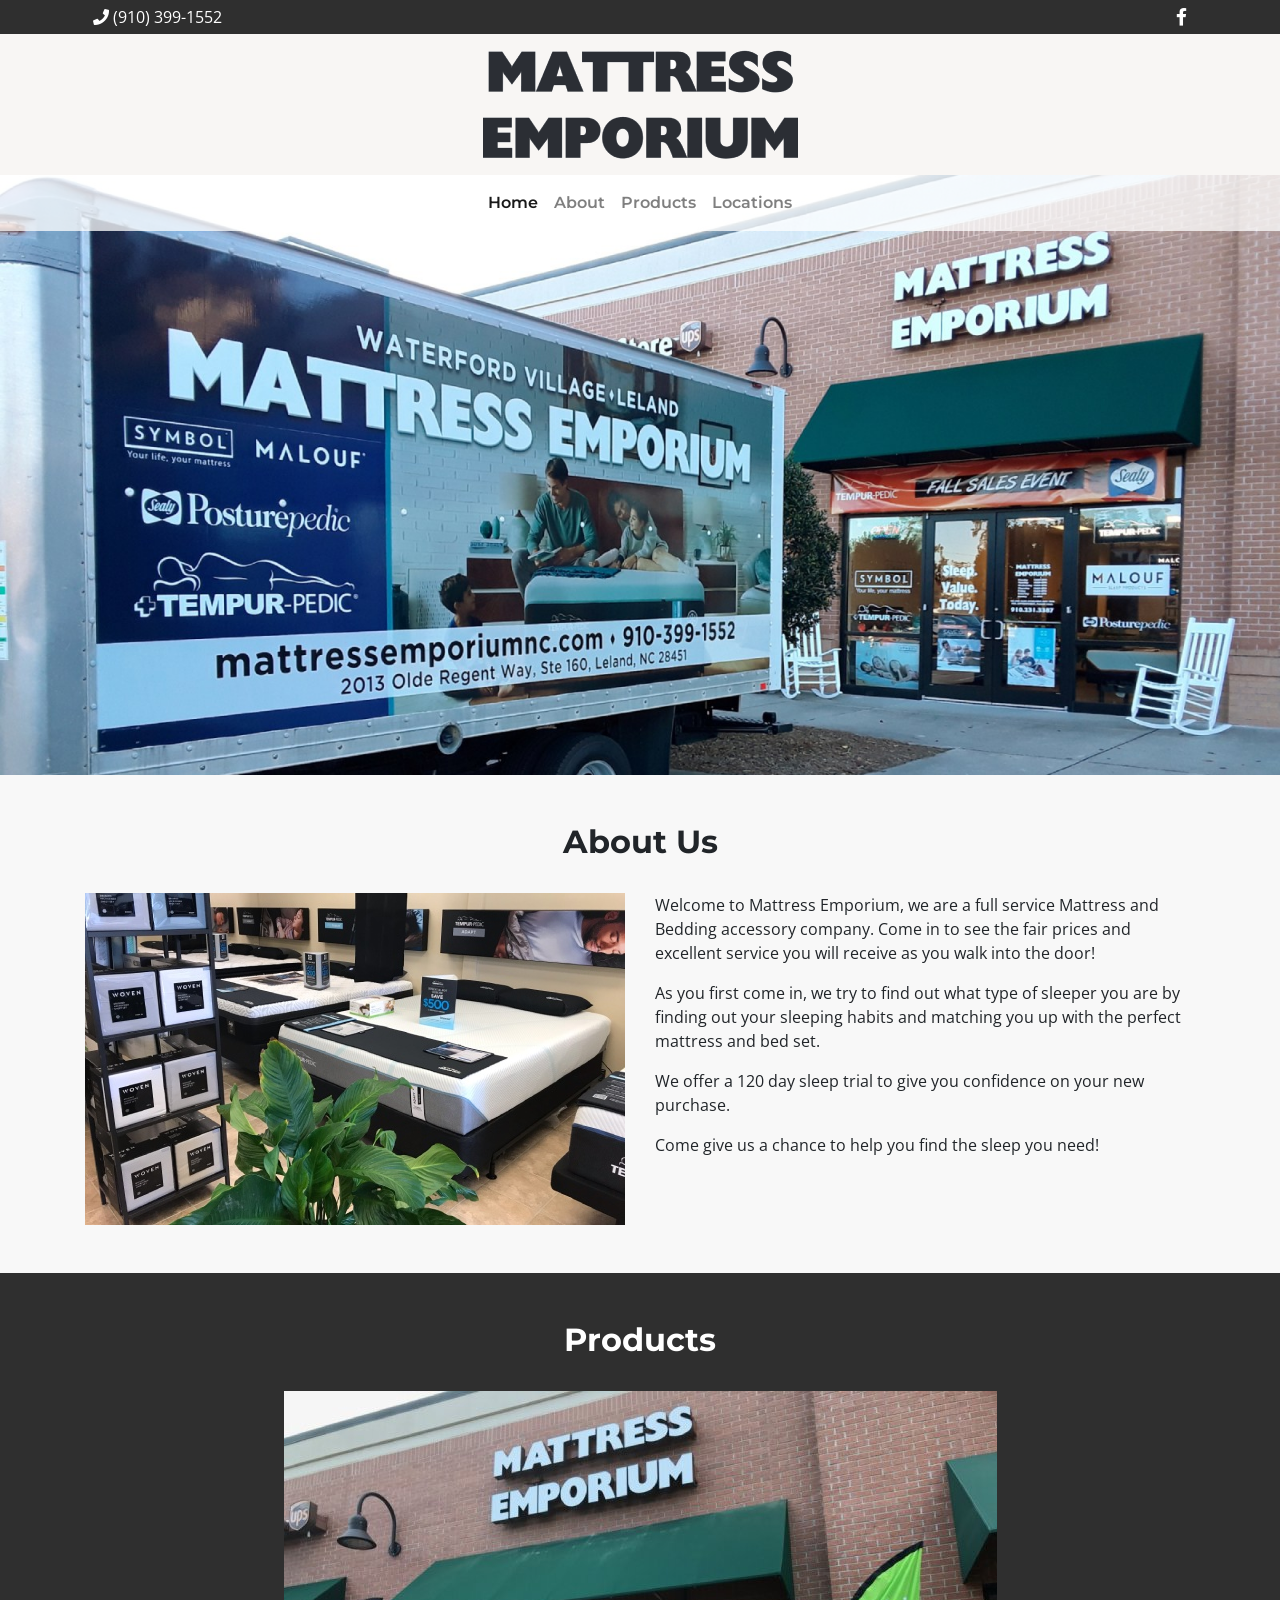
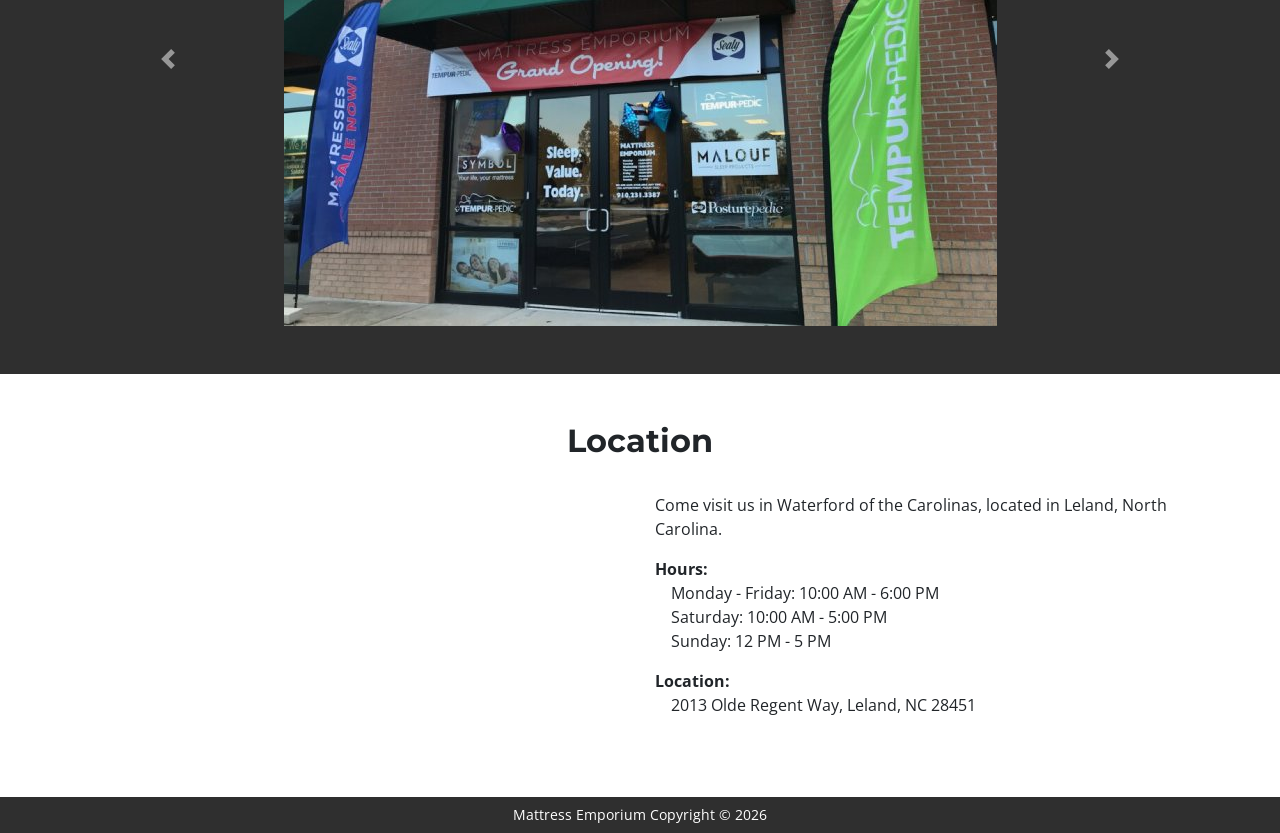
==== index.html @ 598a1b10 "Update index.html Updated Sunday hours" ====
<!DOCTYPE html>
<html lang="en">

<head>
    <meta charset="UTF-8">
    <meta name="viewport" content="width=device-width, initial-scale=1.0">
    <meta http-equiv="X-UA-Compatible" content="ie=edge">
    <title>Mattress Emporium</title>
    <link href="https://fonts.googleapis.com/css?family=Open+Sans:300,400,700|Varela+Round&display=swap" rel="stylesheet">
    <link href="https://fonts.googleapis.com/css?family=Montserrat:400,600,700&display=swap" rel="stylesheet">
    <link rel="stylesheet" href="https://stackpath.bootstrapcdn.com/bootstrap/4.3.1/css/bootstrap.min.css" integrity="sha384-ggOyR0iXCbMQv3Xipma34MD+dH/1fQ784/j6cY/iJTQUOhcWr7x9JvoRxT2MZw1T" crossorigin="anonymous">
    <link rel="stylesheet" href="https://cdnjs.cloudflare.com/ajax/libs/font-awesome/5.8.2/css/all.css" />
    <link rel="stylesheet" href="styles/animate.css">
    <link rel="stylesheet" href="styles/main.css">
</head>

<body>

    <div id="top-wrapper">
        <div class="container">
            <div class="contact">
                <a href="tel:9103991552"><i class="fas fa-phone"></i> (910) 399-1552</a>
            </div>
            <div class="header-social-media">
                <a target="_blank" href="https://www.facebook.com/mattressemporiumnc/">
                    <i class="fab fa-facebook-f"></i>
                </a>
                <!-- <a href="https://www.twitter.com/">
          <i class="fab fa-twitter"></i>
        </a>
        <a href="https://www.instagram.com">
          <i class="fab fa-instagram"></i>
        </a>
        <a href="https://www.youtube.com/">
          <i class="fab fa-youtube"></i>
        </a>
      </div> -->
            </div>
        </div>

        <div class="logo-wrap">
            <a href="/">
                <img class="animated fadeInUp logo" src="img/logo-new.png" alt="">
                <br>
                <!-- <img class="animated fadeInDown mb-3" src="img/logo-02-sm.png" alt=""> -->
            </a>
        </div>

    </div>

        <nav class="navbar navbar-expand-sm navbar-light ">
            <!-- <a class="navbar-brand" href="#">Navbar</a> -->
            <button class="navbar-toggler" type="button" data-toggle="collapse" data-target="#navbarSupportedContent" aria-controls="navbarSupportedContent" aria-expanded="false" aria-label="Toggle navigation">
                <span class="navbar-toggler-icon"></span>
            </button>

            <div class="collapse navbar-collapse" id="navbarSupportedContent">
                <ul class="navbar-nav mx-auto animated fadeInLeft">
                    <li class="nav-item active">
                        <a class="nav-link" href="#">Home</a>
                    </li>
                    <li class="nav-item">
                        <a class="nav-link" href="#about">About</a>
                    </li>
                    <li class="nav-item">
                        <a class="nav-link" href="#products">Products</a>
                    </li>
                    <li class="nav-item">
                        <a class="nav-link" href="#locations">Locations</a>
                    </li>
                </ul>
            </div>
        </nav>



    <div class="page-banner">&nbsp;</div>

    <section class="section" id="about">
        <h2 class="pb-4">About Us</h2>
        <div class="container">
            <div class="row">
                <div class="col-sm-6 text-center">
                    <img class="img-fluid" src="img/about-us.jpg" alt="About Us">
                </div>
                <div class="col-sm-6">
                    <p>Welcome to Mattress Emporium, we are a full service Mattress and Bedding accessory company. Come in to see the fair prices and excellent service you will receive as you walk into the door!</p>
                    <p>As you first come in, we try to find out what type of sleeper you are by finding out your sleeping habits and matching you up with the perfect mattress and bed set.</p>
                    <p>We offer a 120 day sleep trial to give you confidence on your new purchase.</p>
                    <p>Come give us a chance to help you find the sleep you need!</p>
                </div>
            </div>
        </div>
    </section>

    <section class="section" id="products">
        <h2 class="pb-4">Products</h2>
        <div class="container">
            <div class="row">
                <div class="col-sm-12 text-center">

                    <div id="carouselExampleControls" class="carousel slide" data-ride="carousel">
                        <div class="carousel-inner">

                            <div class="carousel-item active">
                                <img src="img/slides/Jfs.jpg" class="text-center" alt="Store Opening">
                            </div>

                            <div class="carousel-item">
                                <img src="img/slides/truck.jpg" class="text-center" alt="Truck">
                            </div>

                            <div class="carousel-item">
                                <img src="img/slides/truck2.jpg" class="text-center" alt="Truck 2">
                            </div>

                            <div class="carousel-item">
                                <img src="img/slides/product1.jpg" class="text-center" alt="Products">
                            </div>

                            <div class="carousel-item">
                                <img src="img/slides/imagejpeg_0.jpg" class="text-center" alt="Mattresses">
                            </div>

                            <div class="carousel-item">
                                <img src="img/slides/grand-opening.jpg" class="text-center" alt="Grand Opening Sign">
                            </div>

                            <div class="carousel-item">
                                <img src="img/slides/1.jpg" class="text-center" alt="NAME">
                            </div>

                            <div class="carousel-item">
                                <img src="img/slides/2.jpg" class="text-center" alt="NAME">
                            </div>

                            <div class="carousel-item">
                                <img src="img/slides/3.jpg" class="text-center" alt="NAME">
                            </div>

                            <div class="carousel-item">
                                <img src="img/slides/4.jpg" class="text-center" alt="NAME">
                            </div>

                            <div class="carousel-item">
                                <img src="img/slides/5.jpg" class="text-center" alt="NAME">
                            </div>

                            <div class="carousel-item">
                                <img src="img/slides/20190807_194651.jpg" class="text-center" alt="Tempur-Pedic">
                            </div>

                        </div>
                        <a class="carousel-control-prev" href="#carouselExampleControls" role="button" data-slide="prev">
                            <span class="carousel-control-prev-icon" aria-hidden="true"></span>
                            <span class="sr-only">Previous</span>
                        </a>
                        <a class="carousel-control-next" href="#carouselExampleControls" role="button" data-slide="next">
                            <span class="carousel-control-next-icon" aria-hidden="true"></span>
                            <span class="sr-only">Next</span>
                        </a>
                    </div>

                    <!-- <img src="" alt="">
          <img src="https://via.placeholder.com/250x250" alt="">
          <img src="https://via.placeholder.com/250x250" alt=""> -->
                </div>
            </div>
        </div>
    </section>

    <section class="section" id="locations">
        <h2 class="pb-4">Location</h2>
        <div class="container">
            <div class="row">
                <div class="col-sm-6 text-center">
                    <iframe src="https://www.google.com/maps/embed?pb=!1m18!1m12!1m3!1d3299.1720266825237!2d-78.02186118440058!3d34.21862568056088!2m3!1f0!2f0!3f0!3m2!1i1024!2i768!4f13.1!3m3!1m2!1s0x89aa192d5321b73f%3A0x8648e3183bce899!2s2013+Olde+Regent+Way+%23160%2C+Leland%2C+NC+28451!5e0!3m2!1sen!2sus!4v1560980062058!5m2!1sen!2sus" height="250" frameborder="0" style="border:0; width: 100%;" allowfullscreen></iframe>
                </div>
                <div class="col-sm-6">
                    <p>Come visit us in Waterford of the Carolinas, located in Leland, North Carolina.</p>
                
                    <strong>Hours:</strong>
                    <ul class="ml-3 list-unstyled">
                        <li>Monday - Friday: 10:00 AM - 6:00 PM</li>
                        <li>Saturday: 10:00 AM - 5:00 PM</li>
                        <li>Sunday: 12 PM - 5 PM</li>
                    </ul>
                      
                    <strong>Location:</strong>
                    <ul class="ml-3 list-unstyled">
                        <li>
                            <p>2013 Olde Regent Way, Leland, NC 28451</p>
                        </li>
                    </ul>
                    
                   
                </div>
            </div>
        </div>
    </section>

    <!-- <section class="section" id="contact">
    <h2>Contact Us</h2>
    <a href="mailto:suppot@mattressemporium.com">suppot@mattressemporium.com</a>

    <div class="container mt-3">
      <div class="row">
        <div class="offset-sm-2 col-sm-8 text-center">

          <form action="">

            <div class="form-group">
              <input class="form-control" placeholder="Name" type="text">
            </div>

           <div class="form-group">
             <textarea class="form-control" id="exampleFormControlTextarea1" placeholder="Message"  rows="3"></textarea>
           </div>

           <button class="btn btn-sm btn-secondary" type="submit">Send Message</button>

          </form>

        </div>
      </div>
    </div>

  </section> -->

    <footer>
        Mattress Emporium Copyright © <script>new Date().getFullYear()>2010&&document.write(new Date().getFullYear());</script>
    </footer>

    <script src="https://code.jquery.com/jquery-3.3.1.slim.min.js" integrity="sha384-q8i/X+965DzO0rT7abK41JStQIAqVgRVzpbzo5smXKp4YfRvH+8abtTE1Pi6jizo" crossorigin="anonymous"></script>
    <script src="https://cdnjs.cloudflare.com/ajax/libs/popper.js/1.14.7/umd/popper.min.js" integrity="sha384-UO2eT0CpHqdSJQ6hJty5KVphtPhzWj9WO1clHTMGa3JDZwrnQq4sF86dIHNDz0W1" crossorigin="anonymous"></script>
    <script src="https://stackpath.bootstrapcdn.com/bootstrap/4.3.1/js/bootstrap.min.js" integrity="sha384-JjSmVgyd0p3pXB1rRibZUAYoIIy6OrQ6VrjIEaFf/nJGzIxFDsf4x0xIM+B07jRM" crossorigin="anonymous"></script>
</body>

</html>
---- styles/main.css ----
body {
  font-family: 'Open Sans', sans-serif;
}

a:link,
a:visited {
  color: #5981da;
}
a:active,
a:hover {
  text-decoration: none;
}

.fab {
  font-size: 1.1em;
}

/* HEADER */
#top-wrapper {
  background-color: #2f2f2f;
}
#top-wrapper .container {
  display: flex;
  /* justify-content: flex-end; */
  justify-content: space-between;
}
#top-wrapper .container a:link,
#top-wrapper .container a:visited {
  margin: 0.2em;
  color: #fff;
}

.logo-wrap {
  background-color: rgb(248, 246, 244);
  text-align: center;
}

.logo {
  margin: 1em 0;
}

.navbar {
  position: absolute;
  width: 100%;
  background-color: rgba(255,255,255,0.75);
  font-family: 'Montserrat', sans-serif;
  font-weight: 600;
}

.navbar + img {
  box-shadow: 0px 6px 8px -2px #afaeae;
}

.page-banner {
  height: 300px;
  background: transparent url(../img/header.jpg) 50% 16% no-repeat;
  background-size: cover;
}

@media screen and (min-width: 769px) {
  .page-banner {
    height: 450px;
  }
}

@media screen and (min-width: 1140px) {
  .page-banner {
    height: 600px;
  }
}

@media screen and (min-width: 1500px) {
  .page-banner {
    height: 700px;
  }
}
.contact,
.header-social-media {
  padding: 0.3em;
}

.contact {
  margin-right: 2em;
}
.header-social-media {

}

.section {
  padding: 3em 0;
}
.section h2 {
  font-family: 'Montserrat', sans-serif;
  font-weight: 700;
  text-align: center;
}

#about {
  background-color: #f8f8f8;
}

#products {
  background-color: #2f2f2f;
  color: #fff;
}

#location {
  box-shadow: 0px 6px 8px -2px #afaeae;
  background-color: #5981da;
  color: #f8f8f8;
}

#contact {
  text-align: center;
}

form {
  background-color: #eee;
  padding: 1em;
  border-radius: 6px;
  border: 1px solid #d6d6d6;
  box-shadow: 0px 6px 8px -2px #afaeae;
}

footer {
  padding: 0.5em;
  background-color: #2f2f2f;
  color: rgb(248, 246, 244);
  color: #fff;
  font-size: 0.9em;
  text-align: center;
}
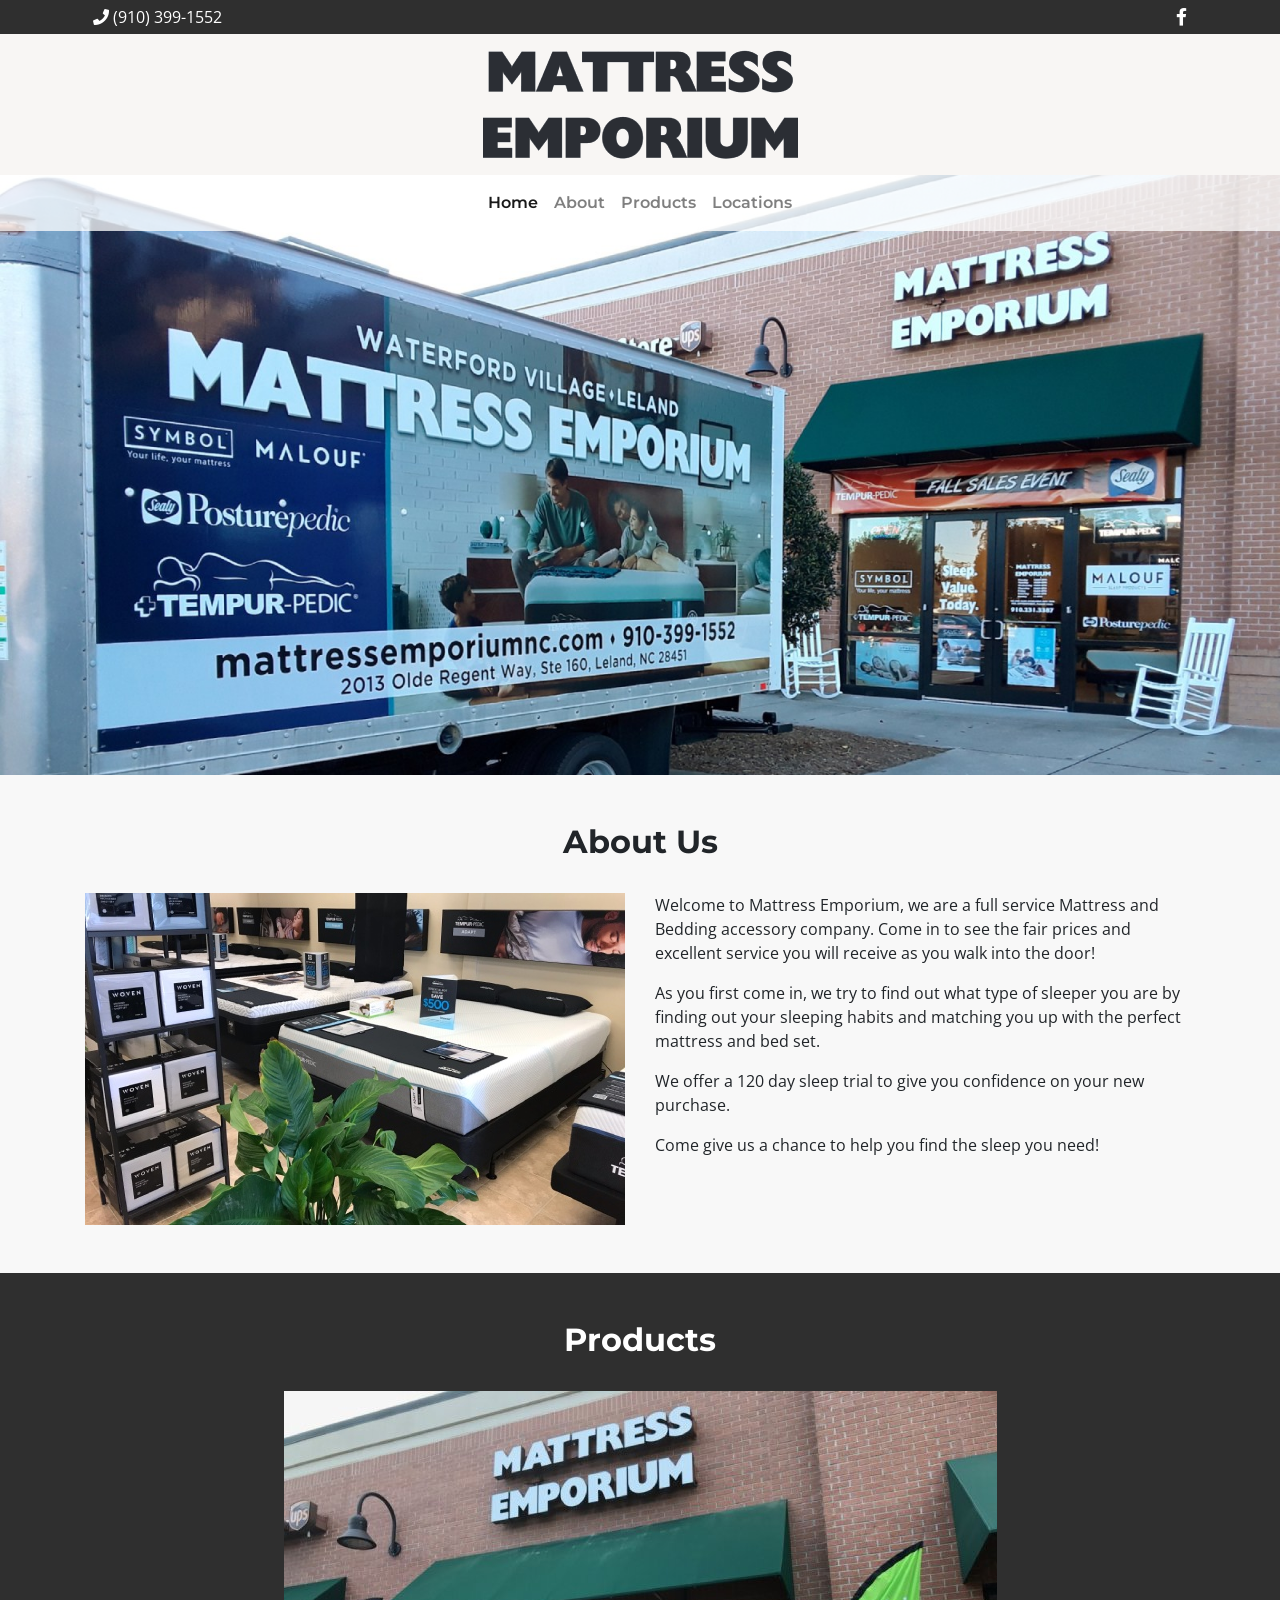
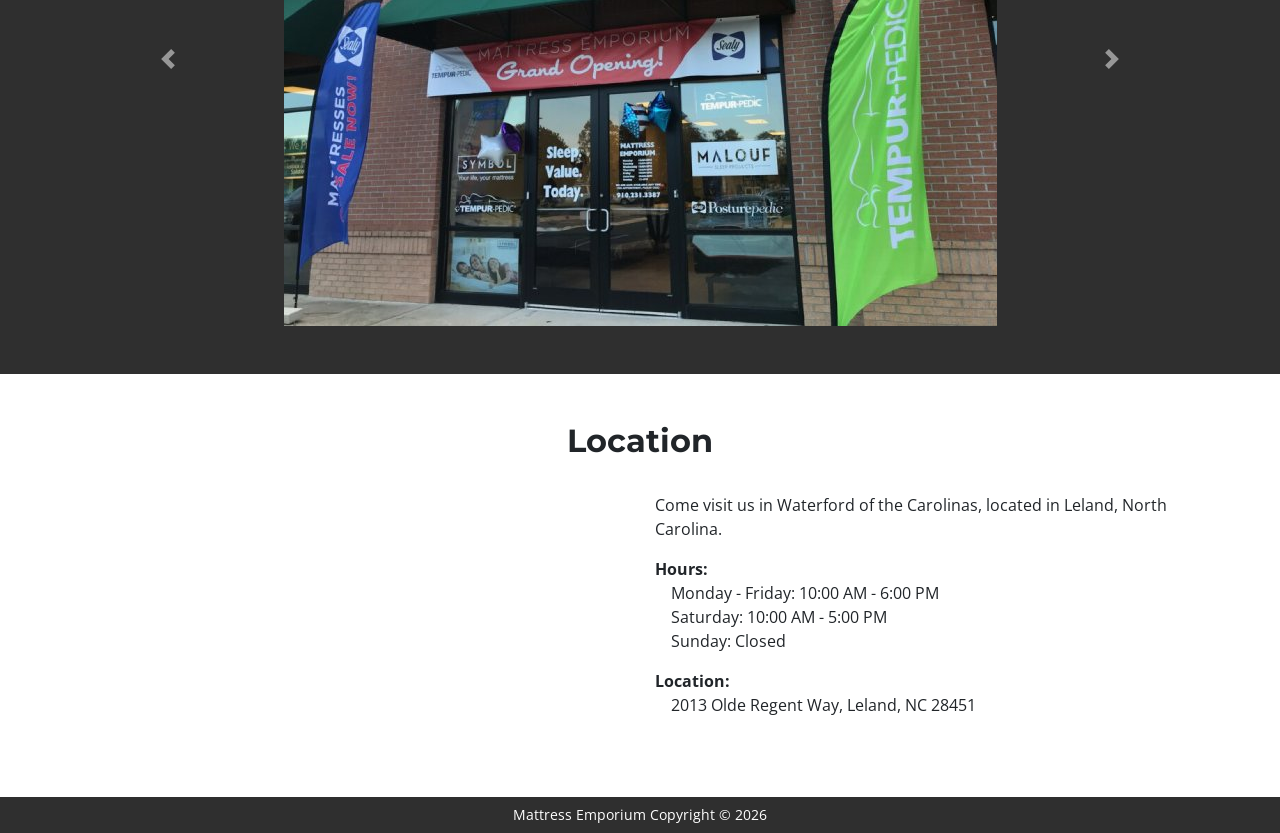
==== commit f7e3e39f: "Update index.html Update Sunday to closed" ====
--- a/index.html
+++ b/index.html
@@ -183,7 +183,8 @@
                     <ul class="ml-3 list-unstyled">
                         <li>Monday - Friday: 10:00 AM - 6:00 PM</li>
                         <li>Saturday: 10:00 AM - 5:00 PM</li>
-                        <li>Sunday: 12 PM - 5 PM</li>
+                        <!-- <li>Sunday: 12 PM - 5 PM</li> -->
+                        <li>Sunday: Closed</li>
                     </ul>
                       
                     <strong>Location:</strong>
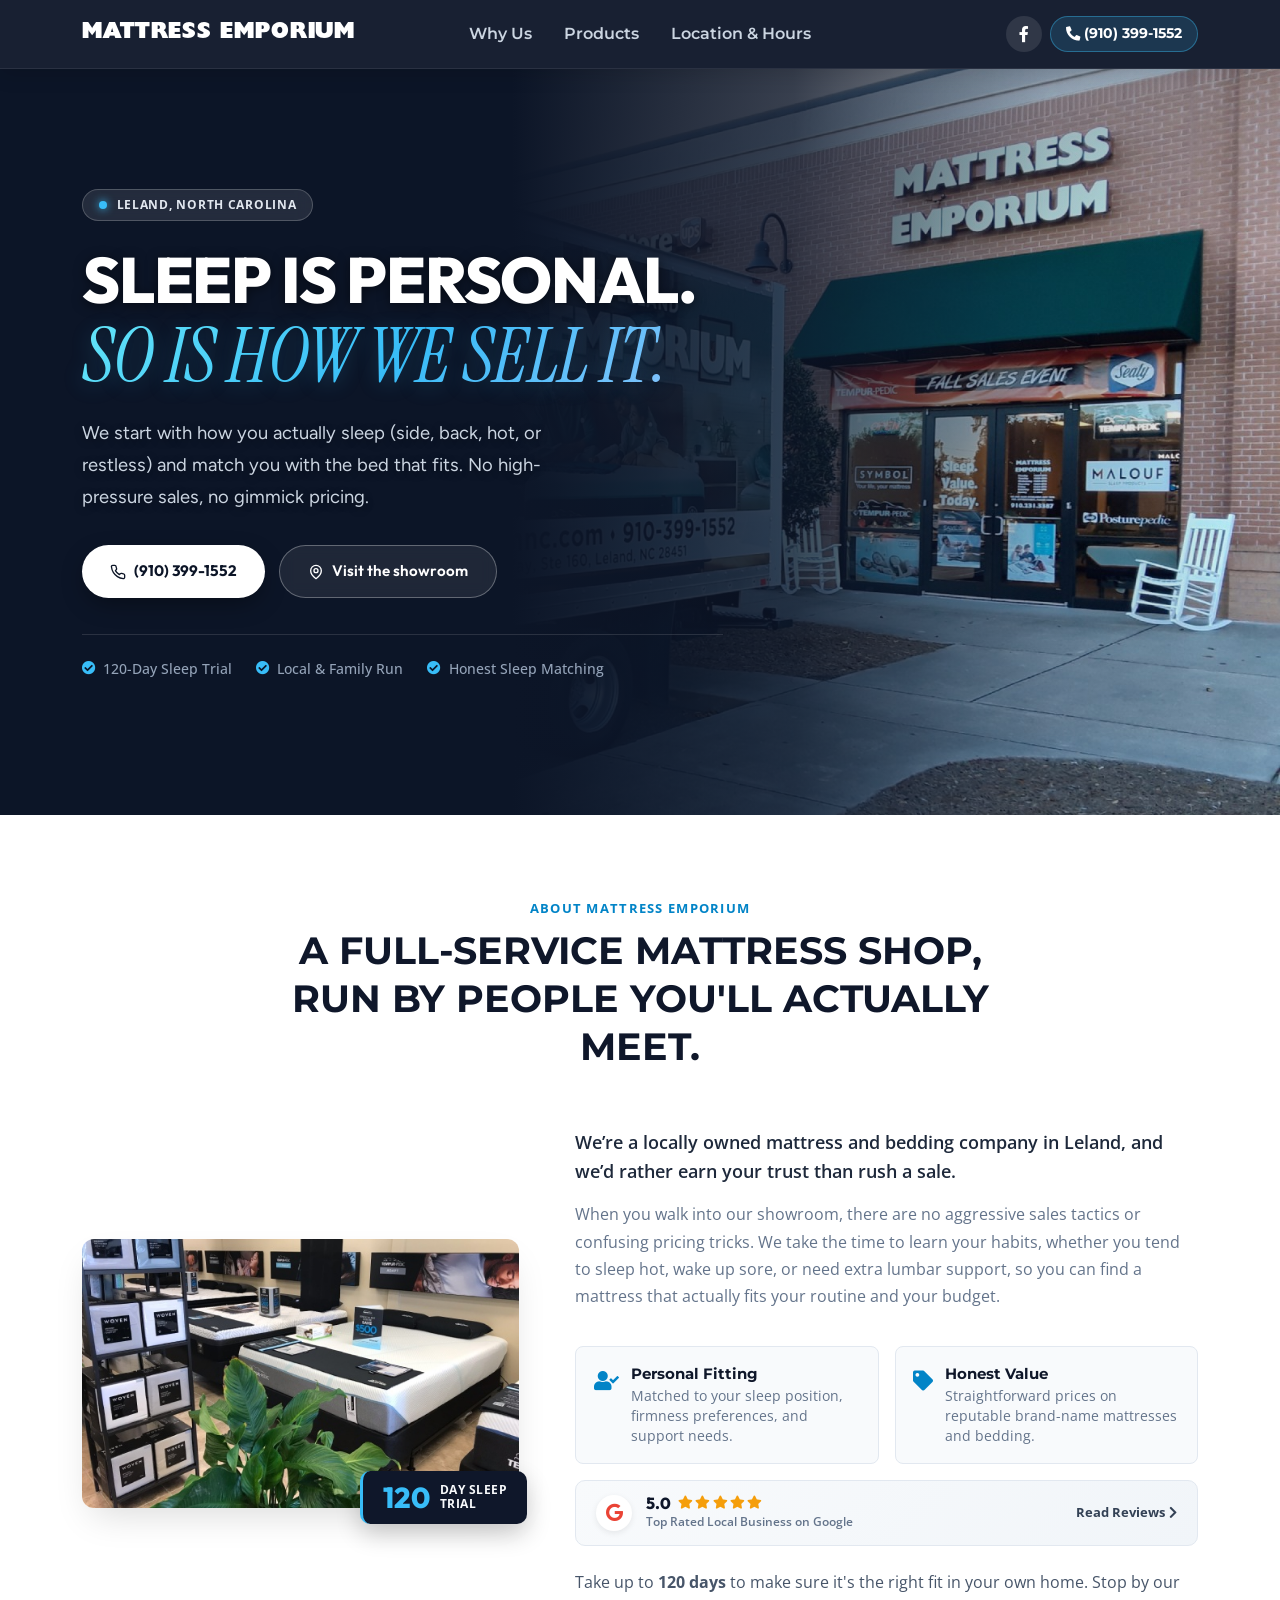
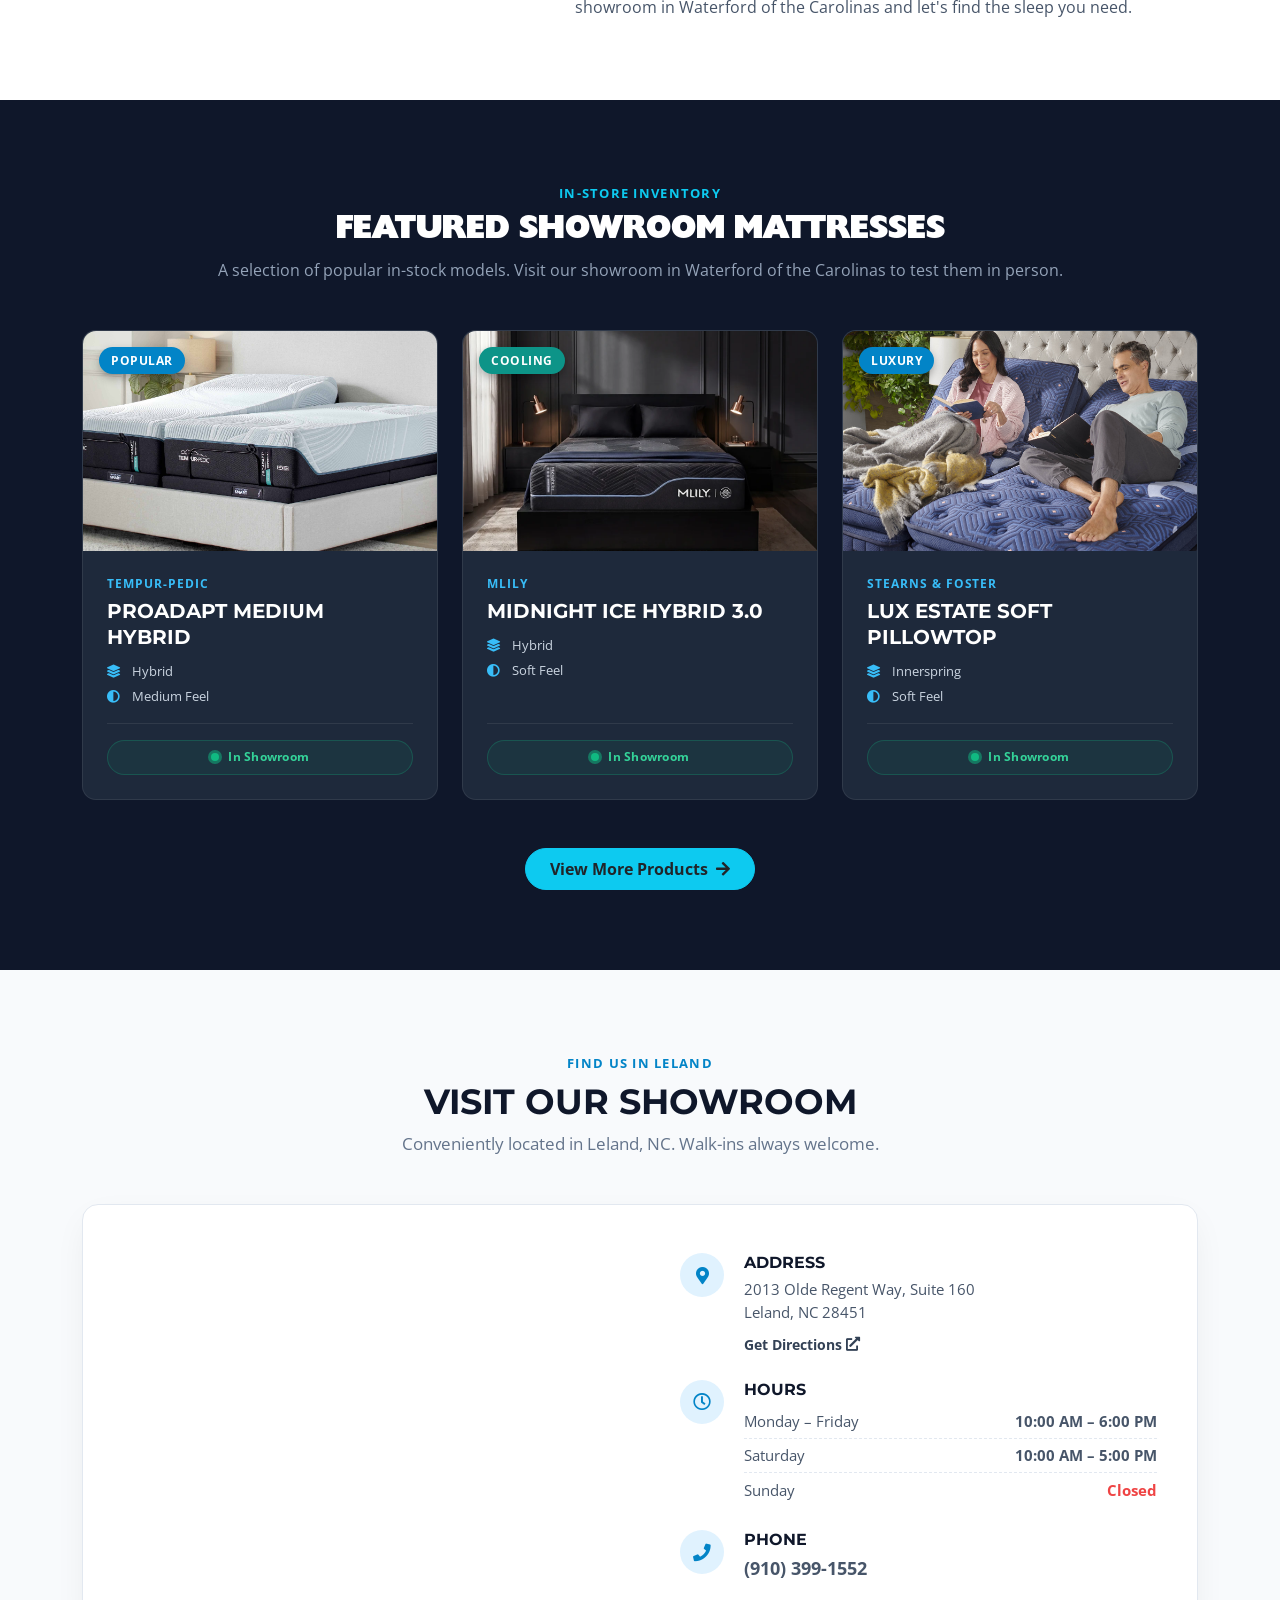
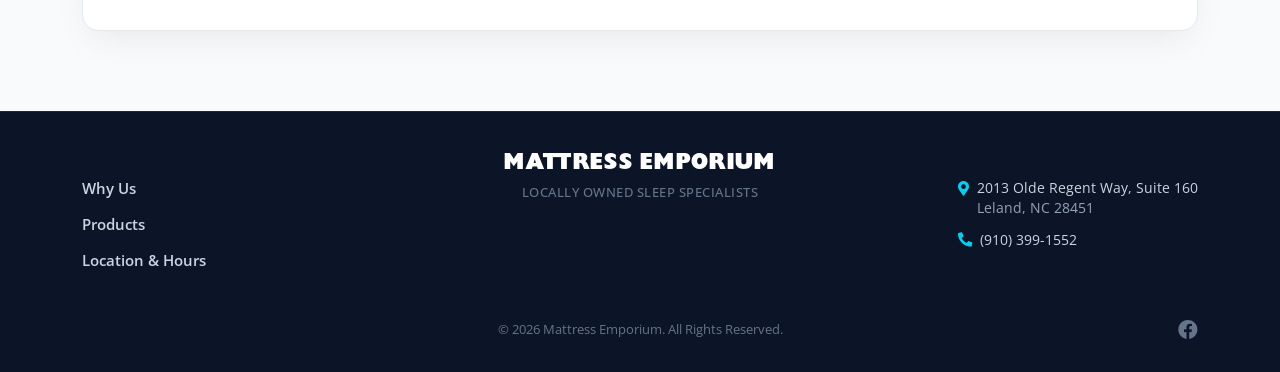
==== commit 78e71899: "Add files via upload" ====
--- a/index.html
+++ b/index.html
@@ -1,240 +1,355 @@
-<!DOCTYPE html>
-<html lang="en">
-
-<head>
-    <meta charset="UTF-8">
-    <meta name="viewport" content="width=device-width, initial-scale=1.0">
-    <meta http-equiv="X-UA-Compatible" content="ie=edge">
-    <title>Mattress Emporium</title>
-    <link href="https://fonts.googleapis.com/css?family=Open+Sans:300,400,700|Varela+Round&display=swap" rel="stylesheet">
-    <link href="https://fonts.googleapis.com/css?family=Montserrat:400,600,700&display=swap" rel="stylesheet">
-    <link rel="stylesheet" href="https://stackpath.bootstrapcdn.com/bootstrap/4.3.1/css/bootstrap.min.css" integrity="sha384-ggOyR0iXCbMQv3Xipma34MD+dH/1fQ784/j6cY/iJTQUOhcWr7x9JvoRxT2MZw1T" crossorigin="anonymous">
-    <link rel="stylesheet" href="https://cdnjs.cloudflare.com/ajax/libs/font-awesome/5.8.2/css/all.css" />
-    <link rel="stylesheet" href="styles/animate.css">
-    <link rel="stylesheet" href="styles/main.css">
-</head>
-
-<body>
-
-    <div id="top-wrapper">
-        <div class="container">
-            <div class="contact">
-                <a href="tel:9103991552"><i class="fas fa-phone"></i> (910) 399-1552</a>
-            </div>
-            <div class="header-social-media">
-                <a target="_blank" href="https://www.facebook.com/mattressemporiumnc/">
-                    <i class="fab fa-facebook-f"></i>
-                </a>
-                <!-- <a href="https://www.twitter.com/">
-          <i class="fab fa-twitter"></i>
-        </a>
-        <a href="https://www.instagram.com">
-          <i class="fab fa-instagram"></i>
-        </a>
-        <a href="https://www.youtube.com/">
-          <i class="fab fa-youtube"></i>
-        </a>
-      </div> -->
-            </div>
-        </div>
-
-        <div class="logo-wrap">
-            <a href="/">
-                <img class="animated fadeInUp logo" src="img/logo-new.png" alt="">
-                <br>
-                <!-- <img class="animated fadeInDown mb-3" src="img/logo-02-sm.png" alt=""> -->
-            </a>
-        </div>
-
-    </div>
-
-        <nav class="navbar navbar-expand-sm navbar-light ">
-            <!-- <a class="navbar-brand" href="#">Navbar</a> -->
-            <button class="navbar-toggler" type="button" data-toggle="collapse" data-target="#navbarSupportedContent" aria-controls="navbarSupportedContent" aria-expanded="false" aria-label="Toggle navigation">
-                <span class="navbar-toggler-icon"></span>
-            </button>
-
-            <div class="collapse navbar-collapse" id="navbarSupportedContent">
-                <ul class="navbar-nav mx-auto animated fadeInLeft">
-                    <li class="nav-item active">
-                        <a class="nav-link" href="#">Home</a>
-                    </li>
-                    <li class="nav-item">
-                        <a class="nav-link" href="#about">About</a>
-                    </li>
-                    <li class="nav-item">
-                        <a class="nav-link" href="#products">Products</a>
-                    </li>
-                    <li class="nav-item">
-                        <a class="nav-link" href="#locations">Locations</a>
-                    </li>
-                </ul>
-            </div>
-        </nav>
-
-
-
-    <div class="page-banner">&nbsp;</div>
-
-    <section class="section" id="about">
-        <h2 class="pb-4">About Us</h2>
-        <div class="container">
-            <div class="row">
-                <div class="col-sm-6 text-center">
-                    <img class="img-fluid" src="img/about-us.jpg" alt="About Us">
-                </div>
-                <div class="col-sm-6">
-                    <p>Welcome to Mattress Emporium, we are a full service Mattress and Bedding accessory company. Come in to see the fair prices and excellent service you will receive as you walk into the door!</p>
-                    <p>As you first come in, we try to find out what type of sleeper you are by finding out your sleeping habits and matching you up with the perfect mattress and bed set.</p>
-                    <p>We offer a 120 day sleep trial to give you confidence on your new purchase.</p>
-                    <p>Come give us a chance to help you find the sleep you need!</p>
-                </div>
-            </div>
-        </div>
-    </section>
-
-    <section class="section" id="products">
-        <h2 class="pb-4">Products</h2>
-        <div class="container">
-            <div class="row">
-                <div class="col-sm-12 text-center">
-
-                    <div id="carouselExampleControls" class="carousel slide" data-ride="carousel">
-                        <div class="carousel-inner">
-
-                            <div class="carousel-item active">
-                                <img src="img/slides/Jfs.jpg" class="text-center" alt="Store Opening">
-                            </div>
-
-                            <div class="carousel-item">
-                                <img src="img/slides/truck.jpg" class="text-center" alt="Truck">
-                            </div>
-
-                            <div class="carousel-item">
-                                <img src="img/slides/truck2.jpg" class="text-center" alt="Truck 2">
-                            </div>
-
-                            <div class="carousel-item">
-                                <img src="img/slides/product1.jpg" class="text-center" alt="Products">
-                            </div>
-
-                            <div class="carousel-item">
-                                <img src="img/slides/imagejpeg_0.jpg" class="text-center" alt="Mattresses">
-                            </div>
-
-                            <div class="carousel-item">
-                                <img src="img/slides/grand-opening.jpg" class="text-center" alt="Grand Opening Sign">
-                            </div>
-
-                            <div class="carousel-item">
-                                <img src="img/slides/1.jpg" class="text-center" alt="NAME">
-                            </div>
-
-                            <div class="carousel-item">
-                                <img src="img/slides/2.jpg" class="text-center" alt="NAME">
-                            </div>
-
-                            <div class="carousel-item">
-                                <img src="img/slides/3.jpg" class="text-center" alt="NAME">
-                            </div>
-
-                            <div class="carousel-item">
-                                <img src="img/slides/4.jpg" class="text-center" alt="NAME">
-                            </div>
-
-                            <div class="carousel-item">
-                                <img src="img/slides/5.jpg" class="text-center" alt="NAME">
-                            </div>
-
-                            <div class="carousel-item">
-                                <img src="img/slides/20190807_194651.jpg" class="text-center" alt="Tempur-Pedic">
-                            </div>
-
-                        </div>
-                        <a class="carousel-control-prev" href="#carouselExampleControls" role="button" data-slide="prev">
-                            <span class="carousel-control-prev-icon" aria-hidden="true"></span>
-                            <span class="sr-only">Previous</span>
-                        </a>
-                        <a class="carousel-control-next" href="#carouselExampleControls" role="button" data-slide="next">
-                            <span class="carousel-control-next-icon" aria-hidden="true"></span>
-                            <span class="sr-only">Next</span>
-                        </a>
-                    </div>
-
-                    <!-- <img src="" alt="">
-          <img src="https://via.placeholder.com/250x250" alt="">
-          <img src="https://via.placeholder.com/250x250" alt=""> -->
-                </div>
-            </div>
-        </div>
-    </section>
-
-    <section class="section" id="locations">
-        <h2 class="pb-4">Location</h2>
-        <div class="container">
-            <div class="row">
-                <div class="col-sm-6 text-center">
-                    <iframe src="https://www.google.com/maps/embed?pb=!1m18!1m12!1m3!1d3299.1720266825237!2d-78.02186118440058!3d34.21862568056088!2m3!1f0!2f0!3f0!3m2!1i1024!2i768!4f13.1!3m3!1m2!1s0x89aa192d5321b73f%3A0x8648e3183bce899!2s2013+Olde+Regent+Way+%23160%2C+Leland%2C+NC+28451!5e0!3m2!1sen!2sus!4v1560980062058!5m2!1sen!2sus" height="250" frameborder="0" style="border:0; width: 100%;" allowfullscreen></iframe>
-                </div>
-                <div class="col-sm-6">
-                    <p>Come visit us in Waterford of the Carolinas, located in Leland, North Carolina.</p>
-                
-                    <strong>Hours:</strong>
-                    <ul class="ml-3 list-unstyled">
-                        <li>Monday - Friday: 10:00 AM - 6:00 PM</li>
-                        <li>Saturday: 10:00 AM - 5:00 PM</li>
-                        <!-- <li>Sunday: 12 PM - 5 PM</li> -->
-                        <li>Sunday: Closed</li>
-                    </ul>
-                      
-                    <strong>Location:</strong>
-                    <ul class="ml-3 list-unstyled">
-                        <li>
-                            <p>2013 Olde Regent Way, Leland, NC 28451</p>
-                        </li>
-                    </ul>
-                    
-                   
-                </div>
-            </div>
-        </div>
-    </section>
-
-    <!-- <section class="section" id="contact">
-    <h2>Contact Us</h2>
-    <a href="mailto:suppot@mattressemporium.com">suppot@mattressemporium.com</a>
-
-    <div class="container mt-3">
-      <div class="row">
-        <div class="offset-sm-2 col-sm-8 text-center">
-
-          <form action="">
-
-            <div class="form-group">
-              <input class="form-control" placeholder="Name" type="text">
-            </div>
-
-           <div class="form-group">
-             <textarea class="form-control" id="exampleFormControlTextarea1" placeholder="Message"  rows="3"></textarea>
-           </div>
-
-           <button class="btn btn-sm btn-secondary" type="submit">Send Message</button>
-
-          </form>
-
-        </div>
-      </div>
-    </div>
-
-  </section> -->
-
-    <footer>
-        Mattress Emporium Copyright © <script>new Date().getFullYear()>2010&&document.write(new Date().getFullYear());</script>
-    </footer>
-
-    <script src="https://code.jquery.com/jquery-3.3.1.slim.min.js" integrity="sha384-q8i/X+965DzO0rT7abK41JStQIAqVgRVzpbzo5smXKp4YfRvH+8abtTE1Pi6jizo" crossorigin="anonymous"></script>
-    <script src="https://cdnjs.cloudflare.com/ajax/libs/popper.js/1.14.7/umd/popper.min.js" integrity="sha384-UO2eT0CpHqdSJQ6hJty5KVphtPhzWj9WO1clHTMGa3JDZwrnQq4sF86dIHNDz0W1" crossorigin="anonymous"></script>
-    <script src="https://stackpath.bootstrapcdn.com/bootstrap/4.3.1/js/bootstrap.min.js" integrity="sha384-JjSmVgyd0p3pXB1rRibZUAYoIIy6OrQ6VrjIEaFf/nJGzIxFDsf4x0xIM+B07jRM" crossorigin="anonymous"></script>
-</body>
-
-</html>
+<!DOCTYPE html>
+<html lang="en">
+
+<head>
+    <meta charset="UTF-8">
+    <meta name="viewport" content="width=device-width, initial-scale=1.0">
+    <meta http-equiv="X-UA-Compatible" content="ie=edge">
+    <title>Mattress Emporium | Leland, NC</title>
+    <link href="https://fonts.googleapis.com/css?family=Open+Sans:300,400,600,700|Varela+Round&display=swap" rel="stylesheet">
+    <link href="https://fonts.googleapis.com/css?family=Montserrat:400,600,700&display=swap" rel="stylesheet">
+    <link
+        href="https://fonts.googleapis.com/css2?family=Outfit:wght@400;500;600;700;800&family=Figtree:wght@400;500;600&family=Instrument+Serif:ital@0;1&display=swap"
+        rel="stylesheet"
+    />
+    <link href="https://cdn.jsdelivr.net/npm/bootstrap@5.3.3/dist/css/bootstrap.min.css" rel="stylesheet">
+    <link rel="stylesheet" href="https://cdnjs.cloudflare.com/ajax/libs/font-awesome/5.15.4/css/all.min.css" />
+    <link rel="stylesheet" href="styles/animate.css">
+    <link rel="stylesheet" href="styles/main.css">
+</head>
+
+<body data-page="home">
+
+    <nav class="navbar navbar-dark navbar-expand-lg sticky-top custom-navbar">
+        <div class="container position-relative">
+            <a class="navbar-brand" href="index.html">MATTRESS EMPORIUM</a>
+            <button class="navbar-toggler" type="button" data-bs-toggle="collapse" data-bs-target="#navbarSupportedContent" aria-controls="navbarSupportedContent" aria-expanded="false" aria-label="Toggle navigation">
+                <span class="navbar-toggler-icon"></span>
+            </button>
+            <div class="collapse navbar-collapse" id="navbarSupportedContent">
+                <ul class="navbar-nav center-nav mb-2 mb-lg-0">
+                    <li class="nav-item">
+                        <a class="nav-link" href="#about">Why Us</a>
+                    </li>
+                    <li class="nav-item">
+                        <a class="nav-link" href="products.html">Products</a>
+                    </li>
+                    <li class="nav-item">
+                        <a class="nav-link" href="#locations">Location & Hours</a>
+                    </li>
+                </ul>
+                <div class="navbar-actions ms-auto d-flex align-items-center gap-2">
+                    <a href="https://www.facebook.com/mattressemporiumnc/" target="_blank" rel="noopener noreferrer" class="nav-social-btn" aria-label="Facebook Page">
+                        <i class="fab fa-facebook-f"></i>
+                    </a>
+                    <a href="tel:9103991552" class="phone-link">
+                        <i class="fas fa-phone-alt me-1"></i> (910) 399-1552
+                    </a>
+                </div>
+            </div>
+        </div>
+    </nav>
+
+    <section class="hero-panel">
+        <div class="container position-relative" style="z-index: 2;">
+            <div class="row">
+                <div class="col-lg-8 col-xl-7">
+                    <span class="hero-badge">
+                        <span class="badge-dot"></span>
+                        Leland, North Carolina
+                    </span>
+
+                    <h1 class="hero-title">
+                        <span class="hero-title-top">Sleep is personal.</span>
+                        <span class="hero-title-bottom">So is how we sell it.</span>
+                    </h1>
+
+                    <p class="hero-lead">
+                        We start with how you actually sleep (side, back, hot, or restless) and match you with the bed that fits. No high-pressure sales, no gimmick pricing.
+                    </p>
+
+                    <div class="hero-actions">
+                        <a href="tel:9103991552" class="btn btn-light hero-btn-primary">
+                            <svg
+                                xmlns="http://www.w3.org/2000/svg"
+                                width="16"
+                                height="16"
+                                viewBox="0 0 24 24"
+                                fill="none"
+                                stroke="currentColor"
+                                stroke-width="2"
+                                stroke-linecap="round"
+                                stroke-linejoin="round"
+                            >
+                                <path d="M22 16.92v3a2 2 0 0 1-2.18 2 19.79 19.79 0 0 1-8.63-3.07 19.5 19.5 0 0 1-6-6 19.79 19.79 0 0 1-3.07-8.67A2 2 0 0 1 4.11 2h3a2 2 0 0 1 2 1.72c.127.96.361 1.903.7 2.81a2 2 0 0 1-.45 2.11L8.09 9.91a16 16 0 0 0 6 6l1.27-1.27a2 2 0 0 1 2.11-.45c.907.339 1.85.573 2.81.7A2 2 0 0 1 22 16.92z" />
+                            </svg>
+                            (910) 399-1552
+                        </a>
+                        <a href="#locations" class="btn btn-outline-light hero-btn-secondary">
+                            <svg
+                                xmlns="http://www.w3.org/2000/svg"
+                                width="16"
+                                height="16"
+                                viewBox="0 0 24 24"
+                                fill="none"
+                                stroke="currentColor"
+                                stroke-width="2"
+                                stroke-linecap="round"
+                                stroke-linejoin="round"
+                            >
+                                <path d="M20 10c0 6-8 12-8 12s-8-6-8-12a8 8 0 0 1 16 0Z" />
+                                <circle cx="12" cy="10" r="3" />
+                            </svg>
+                            Visit the showroom
+                        </a>
+                    </div>
+
+                    <div class="hero-trust-bar">
+                        <div class="trust-item">
+                            <i class="fas fa-check-circle"></i> 120-Day Sleep Trial
+                        </div>
+                        <div class="trust-item">
+                            <i class="fas fa-check-circle"></i> Local & Family Run
+                        </div>
+                        <div class="trust-item">
+                            <i class="fas fa-check-circle"></i> Honest Sleep Matching
+                        </div>
+                    </div>
+                </div>
+            </div>
+        </div>
+    </section>
+
+    <section class="section about-section" id="about">
+        <div class="container">
+            <div class="row justify-content-center text-center mb-5">
+                <div class="col-lg-9 col-xl-8">
+                    <span class="section-eyebrow">About Mattress Emporium</span>
+                    <h2 class="about-heading-center">A full-service mattress shop, run by people you'll actually meet.</h2>
+                </div>
+            </div>
+
+            <div class="row align-items-center g-4 g-lg-5">
+                <div class="col-lg-5">
+                    <div class="about-image-wrapper">
+                        <img class="img-fluid about-img" src="img/about-us.jpg" alt="Inside Mattress Emporium Showroom">
+                        <div class="about-badge">
+                            <span class="badge-num">120</span>
+                            <span class="badge-txt">Day Sleep<br>Trial</span>
+                        </div>
+                    </div>
+                </div>
+                <div class="col-lg-7">
+                    <div class="about-content ps-lg-2">
+                        <p class="about-lead">
+                            We’re a locally owned mattress and bedding company in Leland, and we’d rather earn your trust than rush a sale.
+                        </p>
+                        <p class="about-body">
+                            When you walk into our showroom, there are no aggressive sales tactics or confusing pricing tricks. We take the time to learn your habits, whether you tend to sleep hot, wake up sore, or need extra lumbar support, so you can find a mattress that actually fits your routine and your budget.
+                        </p>
+
+                        <div class="about-highlights row g-3 mt-1 mb-3">
+                            <div class="col-sm-6">
+                                <div class="highlight-card">
+                                    <div class="highlight-icon">
+                                        <i class="fas fa-user-check"></i>
+                                    </div>
+                                    <div>
+                                        <h4 class="highlight-title">Personal Fitting</h4>
+                                        <p class="highlight-desc">Matched to your sleep position, firmness preferences, and support needs.</p>
+                                    </div>
+                                </div>
+                            </div>
+                            <div class="col-sm-6">
+                                <div class="highlight-card">
+                                    <div class="highlight-icon">
+                                        <i class="fas fa-tag"></i>
+                                    </div>
+                                    <div>
+                                        <h4 class="highlight-title">Honest Value</h4>
+                                        <p class="highlight-desc">Straightforward prices on reputable brand-name mattresses and bedding.</p>
+                                    </div>
+                                </div>
+                            </div>
+                        </div>
+
+                        <div class="about-rating-card mb-4">
+                            <div class="rating-left">
+                                <div class="google-icon-wrap">
+                                    <i class="fab fa-google"></i>
+                                </div>
+                                <div class="rating-details">
+                                    <div class="rating-stars-row">
+                                        <span class="rating-score">5.0</span>
+                                        <div class="rating-stars">
+                                            <i class="fas fa-star"></i>
+                                            <i class="fas fa-star"></i>
+                                            <i class="fas fa-star"></i>
+                                            <i class="fas fa-star"></i>
+                                            <i class="fas fa-star"></i>
+                                        </div>
+                                    </div>
+                                    <span class="rating-caption">Top Rated Local Business on Google</span>
+                                </div>
+                            </div>
+                            <a href="https://share.google/pFz9r2xPIIELcomE4" target="_blank" rel="noopener noreferrer" class="rating-link">
+                                Read Reviews <i class="fas fa-chevron-right ms-1"></i>
+                            </a>
+                        </div>
+
+                        <p class="about-closing">
+                            Take up to <strong>120 days</strong> to make sure it's the right fit in your own home. Stop by our showroom in Waterford of the Carolinas and let's find the sleep you need.
+                        </p>
+                    </div>
+                </div>
+            </div>
+        </div>
+    </section>
+
+    <section class="section products-section" id="products">
+        <div class="container">
+            <div class="text-center mb-5">
+                <span class="section-eyebrow text-info">In-Store Inventory</span>
+                <h2 class="text-white">Featured Showroom Mattresses</h2>
+                <p class="text-slate-400 max-w-xl mx-auto">
+                    A selection of popular in-stock models. Visit our showroom in Waterford of the Carolinas to test them in person.
+                </p>
+            </div>
+
+            <div class="row g-4" id="product-grid"></div>
+
+            <div id="no-products" class="text-center py-5 d-none">
+                <p class="text-slate-400 mb-0">No mattresses available right now.</p>
+            </div>
+
+            <div class="text-center mt-5">
+                <a href="products.html" class="btn btn-info rounded-pill px-4 py-2 fw-bold text-dark">
+                    View More Products <i class="fas fa-arrow-right ms-1"></i>
+                </a>
+            </div>
+        </div>
+    </section>
+
+    <section class="section location-section" id="locations">
+        <div class="container">
+            <div class="text-center mb-5">
+                <span class="section-eyebrow">Find Us In Leland</span>
+                <h2 class="location-heading">Visit Our Showroom</h2>
+                <p class="location-sublead">Conveniently located in Leland, NC. Walk-ins always welcome.</p>
+            </div>
+
+            <div class="location-card">
+                <div class="row g-0">
+                    <div class="col-lg-6 location-map-col">
+                        <iframe 
+                            src="https://www.google.com/maps/embed?pb=!1m18!1m12!1m3!1d3299.1720266825237!2d-78.02186118440058!3d34.21862568056088!2m3!1f0!2f0!3f0!3m2!1i1024!2i768!4f13.1!3m3!1m2!1s0x89aa192d5321b73f%3A0x8648e3183bce899!2s2013+Olde+Regent+Way+%23160%2C+Leland%2C+NC+28451!5e0!3m2!1sen!2sus!4v1560980062058!5m2!1sen!2sus" 
+                            class="map-frame" 
+                            allowfullscreen="" 
+                            loading="lazy">
+                        </iframe>
+                    </div>
+                    <div class="col-lg-6 location-info-col">
+                        <div class="info-block mb-4">
+                            <div class="info-icon">
+                                <i class="fas fa-map-marker-alt"></i>
+                            </div>
+                            <div>
+                                <h3 class="info-title">Address</h3>
+                                <p class="info-text mb-2">2013 Olde Regent Way, Suite 160<br>Leland, NC 28451</p>
+                                <a href="https://maps.google.com/?q=2013+Olde+Regent+Way+%23160+Leland+NC+28451" target="_blank" rel="noopener noreferrer" class="info-link">
+                                    Get Directions <i class="fas fa-external-link-alt ms-1"></i>
+                                </a>
+                            </div>
+                        </div>
+
+                        <div class="info-block mb-4">
+                            <div class="info-icon">
+                                <i class="far fa-clock"></i>
+                            </div>
+                            <div class="w-100">
+                                <h3 class="info-title">Hours</h3>
+                                <ul class="hours-list">
+                                    <li><span>Monday – Friday</span> <strong>10:00 AM – 6:00 PM</strong></li>
+                                    <li><span>Saturday</span> <strong>10:00 AM – 5:00 PM</strong></li>
+                                    <li><span>Sunday</span> <strong class="text-closed">Closed</strong></li>
+                                </ul>
+                            </div>
+                        </div>
+
+                        <div class="info-block">
+                            <div class="info-icon">
+                                <i class="fas fa-phone"></i>
+                            </div>
+                            <div>
+                                <h3 class="info-title">Phone</h3>
+                                <p class="info-text mb-0"><a href="tel:9103991552" class="phone-link-plain">(910) 399-1552</a></p>
+                            </div>
+                        </div>
+                    </div>
+                </div>
+            </div>
+        </div>
+    </section>
+
+    <footer class="custom-footer">
+        <div class="container">
+            <div class="row gy-4 align-items-start">
+                <!-- Left: Quick Links -->
+                <div class="col-md-4 col-sm-6 text-start">
+                    <ul class="footer-vertical-nav">
+                        <li><a href="index.html#about" class="footer-link">Why Us</a></li>
+                        <li><a href="products.html" class="footer-link">Products</a></li>
+                        <li><a href="index.html#locations" class="footer-link">Location & Hours</a></li>
+                    </ul>
+                </div>
+
+
+                <!-- Center: Brand & Micro-Tagline -->
+                <div class="col-md-4 col-12 text-center my-2 my-md-0">
+                    <h3 class="footer-brand">MATTRESS EMPORIUM</h3>
+                    <p class="footer-micro-tagline mb-0">Locally Owned Sleep Specialists</p>
+                </div>
+
+                <!-- Right: Showroom Details -->
+                <div class="col-md-4 col-sm-6 d-flex justify-content-start justify-content-sm-end">
+                    <div class="footer-contact-block text-start">
+                        <p class="footer-text mb-2">
+                            <a href="https://maps.google.com/?q=2013+Olde+Regent+Way+%23160+Leland+NC+28451" target="_blank" rel="noopener noreferrer" class="footer-link d-inline-flex align-items-start">
+                                <i class="fas fa-map-marker-alt text-info me-2 mt-1"></i>
+                                <span>2013 Olde Regent Way, Suite 160<br><span class="text-slate-400">Leland, NC 28451</span></span>
+                            </a>
+                        </p>
+                        <p class="footer-text mb-0">
+                            <a href="tel:9103991552" class="footer-link d-inline-flex align-items-center">
+                                <i class="fas fa-phone-alt text-info me-2"></i>
+                                <span>(910) 399-1552</span>
+                            </a>
+                        </p>
+                    </div>
+                </div>
+            </div>
+
+            <!-- Bottom Bar: Balanced 3-Column Grid with Centered Copyright & Right Facebook -->
+            <div class="footer-bottom">
+                <div class="row align-items-center">
+                    <div class="col-4 d-none d-md-block"></div>
+                    <div class="col-12 col-md-4 text-center">
+                        <p class="mb-0">
+                            © <script>document.write(new Date().getFullYear());</script> Mattress Emporium. All Rights Reserved.
+                        </p>
+                    </div>
+                    <div class="col-12 col-md-4 text-center text-md-end mt-2 mt-md-0">
+                        <a href="https://www.facebook.com/mattressemporiumnc/" target="_blank" rel="noopener noreferrer" class="footer-facebook-plain" aria-label="Facebook Page">
+                            <i class="fab fa-facebook"></i>
+                        </a>
+                    </div>
+                </div>
+            </div>
+        </div>
+    </footer>
+
+    <script src="js/catalog.js"></script>
+    <script src="https://cdn.jsdelivr.net/npm/bootstrap@5.3.3/dist/js/bootstrap.bundle.min.js"></script>
+</body>
+
+</html>
--- a/styles/main.css
+++ b/styles/main.css
@@ -1,132 +1,966 @@
-body {
-  font-family: 'Open Sans', sans-serif;
-}
-
-a:link,
-a:visited {
-  color: #5981da;
-}
-a:active,
-a:hover {
-  text-decoration: none;
-}
-
-.fab {
-  font-size: 1.1em;
-}
-
-/* HEADER */
-#top-wrapper {
-  background-color: #2f2f2f;
-}
-#top-wrapper .container {
-  display: flex;
-  /* justify-content: flex-end; */
-  justify-content: space-between;
-}
-#top-wrapper .container a:link,
-#top-wrapper .container a:visited {
-  margin: 0.2em;
-  color: #fff;
-}
-
-.logo-wrap {
-  background-color: rgb(248, 246, 244);
-  text-align: center;
-}
-
-.logo {
-  margin: 1em 0;
-}
-
-.navbar {
-  position: absolute;
-  width: 100%;
-  background-color: rgba(255,255,255,0.75);
-  font-family: 'Montserrat', sans-serif;
-  font-weight: 600;
-}
-
-.navbar + img {
-  box-shadow: 0px 6px 8px -2px #afaeae;
-}
-
-.page-banner {
-  height: 300px;
-  background: transparent url(../img/header.jpg) 50% 16% no-repeat;
-  background-size: cover;
-}
-
-@media screen and (min-width: 769px) {
-  .page-banner {
-    height: 450px;
-  }
-}
-
-@media screen and (min-width: 1140px) {
-  .page-banner {
-    height: 600px;
-  }
-}
-
-@media screen and (min-width: 1500px) {
-  .page-banner {
-    height: 700px;
-  }
-}
-.contact,
-.header-social-media {
-  padding: 0.3em;
-}
-
-.contact {
-  margin-right: 2em;
-}
-.header-social-media {
-
-}
-
-.section {
-  padding: 3em 0;
-}
-.section h2 {
-  font-family: 'Montserrat', sans-serif;
-  font-weight: 700;
-  text-align: center;
-}
-
-#about {
-  background-color: #f8f8f8;
-}
-
-#products {
-  background-color: #2f2f2f;
-  color: #fff;
-}
-
-#location {
-  box-shadow: 0px 6px 8px -2px #afaeae;
-  background-color: #5981da;
-  color: #f8f8f8;
-}
-
-#contact {
-  text-align: center;
-}
-
-form {
-  background-color: #eee;
-  padding: 1em;
-  border-radius: 6px;
-  border: 1px solid #d6d6d6;
-  box-shadow: 0px 6px 8px -2px #afaeae;
-}
-
-footer {
-  padding: 0.5em;
-  background-color: #2f2f2f;
-  color: rgb(248, 246, 244);
-  color: #fff;
-  font-size: 0.9em;
-  text-align: center;
-}
+body {
+  font-family: 'Open Sans', sans-serif;
+  color: #334155;
+  background-color: #ffffff;
+}
+
+@font-face {
+  font-family: 'Chantilly Serial';
+  src: url('../fonts/ChantillySerial-Heavy.otf') format('opentype');
+  font-weight: 800;
+  font-style: normal;
+  font-display: swap;
+}
+
+h1, h2, h3, .logo-text, .navbar-brand {
+  font-family: 'Chantilly Serial', 'Gill Sans', 'Gill Sans MT', sans-serif;
+  font-weight: 800;
+  text-transform: uppercase;
+}
+
+.navbar-brand {
+  font-size: 1.4rem;
+  letter-spacing: 0.04em;
+  color: #ffffff !important;
+}
+
+a:link,
+a:visited {
+  color: inherit;
+  text-decoration: none;
+}
+
+/* NAVBAR */
+.custom-navbar {
+  background-color: rgba(15, 23, 42, 0.96) !important;
+  backdrop-filter: blur(12px);
+  -webkit-backdrop-filter: blur(12px);
+  border-bottom: 1px solid rgba(255, 255, 255, 0.08);
+  font-family: 'Montserrat', sans-serif;
+  font-weight: 600;
+  padding: 0.75rem 0;
+  box-shadow: 0 4px 20px rgba(0, 0, 0, 0.15);
+}
+
+.custom-navbar .nav-link {
+  color: #cbd5e1 !important;
+  padding: 0.5rem 1rem !important;
+  transition: color 0.2s ease;
+}
+
+.custom-navbar .nav-link:hover {
+  color: #38bdf8 !important;
+}
+
+@media (min-width: 992px) {
+  .navbar-collapse {
+    position: static;
+  }
+  
+  .navbar-nav.center-nav {
+    position: absolute;
+    left: 50%;
+    transform: translateX(-50%);
+    margin: 0 !important;
+  }
+}
+
+.nav-social-btn {
+  display: inline-flex;
+  align-items: center;
+  justify-content: center;
+  width: 36px;
+  height: 36px;
+  background-color: rgba(255, 255, 255, 0.1);
+  color: #ffffff !important;
+  border-radius: 50%;
+  transition: all 0.2s ease;
+}
+
+.nav-social-btn:hover {
+  background-color: #1877f2;
+  transform: translateY(-2px);
+}
+
+.phone-link {
+  display: inline-flex;
+  align-items: center;
+  font-weight: 700;
+  font-size: 0.9rem;
+  color: #ffffff !important;
+  background: rgba(56, 189, 248, 0.15);
+  border: 1px solid rgba(56, 189, 248, 0.4);
+  padding: 0.4rem 0.95rem;
+  border-radius: 9999px;
+  transition: all 0.2s ease;
+}
+
+.phone-link:hover {
+  background: #38bdf8;
+  color: #0f172a !important;
+}
+
+/* HERO PANEL */
+.hero-panel {
+  position: relative;
+  overflow: hidden;
+  padding: 4.5rem 0 5rem 0;
+  color: #f8fafc;
+  background-color: #0c1527;
+  background-image: 
+    linear-gradient(
+      180deg,
+      rgba(12, 21, 39, 0.94) 0%,
+      rgba(12, 21, 39, 0.8) 60%,
+      rgba(12, 21, 39, 0.35) 100%
+    ),
+    url('../img/header.jpg');
+  background-position: right 24%;
+  background-repeat: no-repeat;
+  background-size: cover;
+}
+
+@media (min-width: 768px) {
+  .hero-panel {
+    padding: 6.5rem 0 7.5rem 0;
+    background-image: 
+      linear-gradient(
+        90deg,
+        rgba(12, 21, 39, 1) 0%,
+        rgba(12, 21, 39, 1) 40%,
+        rgba(12, 21, 39, 0.78) 62%,
+        rgba(12, 21, 39, 0.22) 82%,
+        rgba(12, 21, 39, 0) 100%
+      ),
+      linear-gradient(
+        180deg,
+        rgba(12, 21, 39, 0.2) 0%,
+        rgba(12, 21, 39, 0) 25%
+      ),
+      url('../img/header.jpg');
+    background-position: right 22%;
+  }
+}
+
+@media (min-width: 1200px) {
+  .hero-panel {
+    padding: 7.5rem 0 8.5rem 0;
+    background-position: right 26%;
+  }
+}
+
+.hero-badge {
+  display: inline-flex;
+  align-items: center;
+  gap: 0.6rem;
+  padding: 0.4rem 1rem;
+  font-size: 0.75rem;
+  font-weight: 700;
+  letter-spacing: 0.06em;
+  text-transform: uppercase;
+  color: #e2e8f0;
+  background-color: rgba(255, 255, 255, 0.1);
+  border: 1px solid rgba(255, 255, 255, 0.2);
+  backdrop-filter: blur(8px);
+  border-radius: 9999px;
+}
+
+.badge-dot {
+  width: 8px;
+  height: 8px;
+  background-color: #38bdf8;
+  border-radius: 50%;
+  box-shadow: 0 0 8px #38bdf8;
+}
+
+.hero-title {
+  margin-top: 1.5rem;
+  display: flex;
+  flex-direction: column;
+  line-height: 1.08;
+  letter-spacing: -0.03em;
+}
+
+.hero-title-top {
+  font-family: "Outfit", sans-serif;
+  font-size: 2.75rem;
+  font-weight: 800;
+  color: #ffffff;
+  text-shadow: 0 2px 12px rgba(0, 0, 0, 0.5);
+}
+
+.hero-title-bottom {
+  font-family: 'Instrument Serif', Georgia, serif;
+  font-style: italic;
+  font-size: 3.25rem;
+  font-weight: 400;
+  letter-spacing: -0.01em;
+  background: linear-gradient(135deg, #67e8f9 0%, #38bdf8 50%, #93c5fd 100%);
+  -webkit-background-clip: text;
+  -webkit-text-fill-color: transparent;
+  text-shadow: 0 4px 20px rgba(56, 189, 248, 0.25);
+}
+
+@media (min-width: 576px) {
+  .hero-title-top {
+    font-size: 3.5rem;
+  }
+  .hero-title-bottom {
+    font-size: 4.25rem;
+  }
+}
+
+@media (min-width: 992px) {
+  .hero-title-top {
+    font-size: 4rem;
+  }
+  .hero-title-bottom {
+    font-size: 4.75rem;
+  }
+}
+
+.hero-lead {
+  max-width: 32rem;
+  margin-top: 1.25rem;
+  font-family: "Figtree", ui-sans-serif, system-ui, sans-serif;
+  font-size: 1.05rem;
+  line-height: 1.75;
+  color: #cbd5e1;
+  text-shadow: 0 2px 8px rgba(0, 0, 0, 0.4);
+}
+
+@media (min-width: 768px) {
+  .hero-lead {
+    font-size: 1.15rem;
+  }
+}
+
+.hero-actions {
+  display: flex;
+  flex-wrap: wrap;
+  gap: 0.85rem;
+  margin-top: 2rem;
+}
+
+.hero-btn-primary {
+  display: inline-flex;
+  align-items: center;
+  gap: 0.5rem;
+  padding: 0.875rem 1.75rem;
+  font-family: "Outfit", sans-serif;
+  font-size: 0.95rem;
+  font-weight: 700;
+  color: #0c1527 !important;
+  background-color: #ffffff;
+  border: none;
+  border-radius: 9999px;
+  box-shadow: 0 8px 24px -4px rgba(0, 0, 0, 0.4);
+  transition: transform 0.2s ease, box-shadow 0.2s ease;
+}
+
+.hero-btn-primary:hover {
+  transform: translateY(-2px);
+  box-shadow: 0 14px 28px -6px rgba(0, 0, 0, 0.5);
+}
+
+.hero-btn-secondary {
+  display: inline-flex;
+  align-items: center;
+  gap: 0.5rem;
+  padding: 0.875rem 1.75rem;
+  font-family: "Outfit", sans-serif;
+  font-size: 0.95rem;
+  font-weight: 600;
+  color: #ffffff !important;
+  background-color: rgba(255, 255, 255, 0.08);
+  border: 1px solid rgba(255, 255, 255, 0.3);
+  backdrop-filter: blur(8px);
+  border-radius: 9999px;
+  transition: background-color 0.2s ease, transform 0.2s ease;
+}
+
+.hero-btn-secondary:hover {
+  background-color: rgba(255, 255, 255, 0.18);
+  transform: translateY(-2px);
+}
+
+.hero-trust-bar {
+  display: flex;
+  flex-wrap: wrap;
+  gap: 1.5rem;
+  margin-top: 2.25rem;
+  padding-top: 1.5rem;
+  border-top: 1px solid rgba(255, 255, 255, 0.12);
+}
+
+.trust-item {
+  display: flex;
+  align-items: center;
+  gap: 0.45rem;
+  font-size: 0.85rem;
+  font-weight: 500;
+  color: #94a3b8;
+}
+
+.trust-item i {
+  color: #38bdf8;
+}
+
+/* SECTION COMMONS */
+.section {
+  padding: 5rem 0;
+}
+
+.section-eyebrow {
+  display: inline-block;
+  font-size: 0.8rem;
+  font-weight: 700;
+  text-transform: uppercase;
+  letter-spacing: 0.1em;
+  color: #0284c7;
+  margin-bottom: 0.5rem;
+}
+
+/* ABOUT SECTION */
+.about-section {
+  background-color: #ffffff;
+}
+
+.about-heading-center {
+  font-family: 'Montserrat', sans-serif;
+  font-weight: 700;
+  font-size: 2rem;
+  line-height: 1.25;
+  color: #0f172a;
+}
+
+@media (min-width: 768px) {
+  .about-heading-center {
+    font-size: 2.4rem;
+  }
+}
+
+.about-image-wrapper {
+  position: relative;
+  display: inline-block;
+  width: 100%;
+}
+
+.about-img {
+  width: 100%;
+  border-radius: 12px;
+  box-shadow: 0 16px 36px -10px rgba(0, 0, 0, 0.15);
+  object-fit: cover;
+}
+
+.about-badge {
+  position: absolute;
+  bottom: -1rem;
+  right: -0.5rem;
+  background-color: #0f172a;
+  color: #ffffff;
+  padding: 0.75rem 1.25rem;
+  border-radius: 10px;
+  box-shadow: 0 10px 25px rgba(0, 0, 0, 0.2);
+  display: flex;
+  align-items: center;
+  gap: 0.6rem;
+  border-left: 3px solid #38bdf8;
+}
+
+.badge-num {
+  font-family: 'Outfit', sans-serif;
+  font-size: 1.8rem;
+  font-weight: 800;
+  color: #38bdf8;
+  line-height: 1;
+}
+
+.badge-txt {
+  font-size: 0.75rem;
+  font-weight: 700;
+  text-transform: uppercase;
+  line-height: 1.2;
+  letter-spacing: 0.04em;
+  color: #f8fafc;
+}
+
+.about-lead {
+  font-size: 1.15rem;
+  font-weight: 600;
+  color: #1e293b;
+  line-height: 1.6;
+  margin-bottom: 1rem;
+}
+
+.about-body {
+  font-size: 1rem;
+  color: #64748b;
+  line-height: 1.7;
+  margin-bottom: 1.25rem;
+}
+
+.highlight-card {
+  display: flex;
+  align-items: flex-start;
+  gap: 0.75rem;
+  background-color: #f8fafc;
+  padding: 1.1rem;
+  border-radius: 8px;
+  border: 1px solid #e2e8f0;
+}
+
+.highlight-icon {
+  font-size: 1.25rem;
+  color: #0284c7;
+  margin-top: 0.1rem;
+}
+
+.highlight-title {
+  font-family: 'Montserrat', sans-serif;
+  font-size: 0.95rem;
+  font-weight: 700;
+  color: #0f172a;
+  margin-bottom: 0.2rem;
+}
+
+.highlight-desc {
+  font-size: 0.85rem;
+  color: #64748b;
+  line-height: 1.45;
+  margin-bottom: 0;
+}
+
+/* LOCAL PROOF / GOOGLE RATING BADGE */
+.about-rating-card {
+  display: flex;
+  align-items: center;
+  justify-content: space-between;
+  background: linear-gradient(135deg, #f8fafc 0%, #f1f5f9 100%);
+  border: 1px solid #e2e8f0;
+  border-radius: 10px;
+  padding: 0.85rem 1.25rem;
+  transition: border-color 0.2s ease, box-shadow 0.2s ease;
+}
+
+.about-rating-card:hover {
+  border-color: #cbd5e1;
+  box-shadow: 0 4px 14px rgba(0, 0, 0, 0.05);
+}
+
+.rating-left {
+  display: flex;
+  align-items: center;
+  gap: 0.9rem;
+}
+
+.google-icon-wrap {
+  width: 36px;
+  height: 36px;
+  background-color: #ffffff;
+  border-radius: 50%;
+  display: flex;
+  align-items: center;
+  justify-content: center;
+  box-shadow: 0 2px 6px rgba(0, 0, 0, 0.08);
+  color: #ea4335;
+  font-size: 1.1rem;
+  flex-shrink: 0;
+}
+
+.rating-details {
+  display: flex;
+  flex-direction: column;
+}
+
+.rating-stars-row {
+  display: flex;
+  align-items: center;
+  gap: 0.4rem;
+}
+
+.rating-score {
+  font-family: 'Outfit', sans-serif;
+  font-weight: 800;
+  font-size: 1rem;
+  color: #0f172a;
+  line-height: 1;
+}
+
+.rating-stars {
+  display: inline-flex;
+  gap: 0.15rem;
+  color: #f59e0b;
+  font-size: 0.82rem;
+}
+
+.rating-caption {
+  font-size: 0.78rem;
+  font-weight: 600;
+  color: #64748b;
+  margin-top: 0.15rem;
+}
+
+.rating-link {
+  font-size: 0.82rem;
+  font-weight: 700;
+  color: #0284c7;
+  display: inline-flex;
+  align-items: center;
+  white-space: nowrap;
+  transition: color 0.2s ease;
+}
+
+.rating-link:hover {
+  color: #0369a1;
+  text-decoration: underline;
+}
+
+@media (max-width: 575.98px) {
+  .about-rating-card {
+    flex-direction: column;
+    align-items: flex-start;
+    gap: 0.75rem;
+  }
+  .rating-link {
+    align-self: flex-end;
+  }
+}
+
+.about-closing {
+  font-size: 0.98rem;
+  color: #475569;
+  line-height: 1.6;
+  margin-bottom: 0;
+}
+
+/* PRODUCTS SECTION & GRID */
+.products-section {
+  background-color: #0f172a;
+  color: #ffffff;
+}
+
+.text-slate-400 {
+  color: #94a3b8;
+}
+
+.product-card {
+  position: relative;
+  background: #1e293b;
+  border-radius: 14px;
+  overflow: hidden;
+  border: 1px solid rgba(255, 255, 255, 0.08);
+  height: 100%;
+  display: flex;
+  flex-direction: column;
+  transition: transform 0.25s ease, box-shadow 0.25s ease, border-color 0.25s ease;
+}
+
+.product-card:hover {
+  transform: translateY(-4px);
+  border-color: rgba(56, 189, 248, 0.4);
+  box-shadow: 0 16px 32px -8px rgba(0, 0, 0, 0.5);
+}
+
+.product-tag {
+  position: absolute;
+  top: 1rem;
+  left: 1rem;
+  z-index: 3;
+  background: #0284c7;
+  color: #ffffff;
+  font-size: 0.72rem;
+  font-weight: 700;
+  text-transform: uppercase;
+  letter-spacing: 0.05em;
+  padding: 0.3rem 0.75rem;
+  border-radius: 9999px;
+  box-shadow: 0 4px 10px rgba(0, 0, 0, 0.3);
+}
+
+.product-tag.tag-accent,
+.product-tag.tag-cooling {
+  background: #0d9488;
+}
+
+.product-tag.tag-popular,
+.product-tag.tag-best-seller {
+  background: #059669;
+}
+
+.product-tag.tag-luxury {
+  background: #6366f1;
+}
+
+.product-tag.tag-value {
+  background: #d97706;
+}
+
+.product-tag.tag-orthopedic {
+  background: #2563eb;
+}
+
+.product-img-wrap {
+  position: relative;
+  width: 100%;
+  height: 220px;
+  overflow: hidden;
+  background-color: #0c1527;
+}
+
+.product-img {
+  width: 100%;
+  height: 100%;
+  object-fit: cover;
+  transition: transform 0.3s ease;
+}
+
+.product-card:hover .product-img {
+  transform: scale(1.04);
+}
+
+.product-body {
+  padding: 1.5rem;
+  display: flex;
+  flex-direction: column;
+  flex-grow: 1;
+}
+
+.product-brand {
+  font-size: 0.75rem;
+  font-weight: 700;
+  text-transform: uppercase;
+  letter-spacing: 0.08em;
+  color: #38bdf8;
+  margin-bottom: 0.3rem;
+}
+
+.product-title {
+  font-family: 'Montserrat', sans-serif;
+  font-size: 1.25rem;
+  font-weight: 700;
+  color: #ffffff;
+  margin-bottom: 0.75rem;
+  line-height: 1.3;
+}
+
+.product-specs {
+  display: flex;
+  flex-direction: column;
+  gap: 0.35rem;
+  margin-bottom: 0.85rem;
+  font-size: 0.82rem;
+  color: #cbd5e1;
+}
+
+.product-specs span i {
+  color: #38bdf8;
+  width: 16px;
+  margin-right: 0.35rem;
+}
+
+.product-footer {
+  display: flex;
+  align-items: center;
+  justify-content: space-between;
+  padding-top: 1rem;
+  border-top: 1px solid rgba(255, 255, 255, 0.08);
+}
+
+/* CATALOG FILTERS */
+.catalog-filters {
+  margin-top: 1.5rem;
+}
+
+.filter-btn {
+  background: rgba(255, 255, 255, 0.06);
+  border: 1px solid rgba(255, 255, 255, 0.15);
+  color: #cbd5e1;
+  padding: 0.45rem 1.1rem;
+  font-size: 0.85rem;
+  font-weight: 600;
+  border-radius: 9999px;
+  cursor: pointer;
+  transition: all 0.2s ease;
+}
+
+.filter-btn:hover {
+  background: rgba(255, 255, 255, 0.12);
+  color: #ffffff;
+  border-color: rgba(255, 255, 255, 0.3);
+}
+
+.filter-btn.active {
+  background: #0284c7;
+  color: #ffffff;
+  border-color: #0284c7;
+  box-shadow: 0 4px 12px rgba(2, 132, 199, 0.35);
+}
+
+/* SHOWROOM LIVE BADGE */
+.showroom-status {
+  display: flex;
+  align-items: center;
+  gap: 0.6rem;
+  background: rgba(16, 185, 129, 0.08);
+  border: 1px solid rgba(16, 185, 129, 0.25);
+  padding: 0.45rem 0.85rem;
+  border-radius: 9999px;
+  width: 100%;
+  justify-content: center;
+}
+
+.status-label {
+  font-size: 0.78rem;
+  font-weight: 700;
+  color: #34d399;
+  letter-spacing: 0.02em;
+}
+
+.pulse-dot {
+  position: relative;
+  width: 8px;
+  height: 8px;
+  background-color: #10b981;
+  border-radius: 50%;
+  flex-shrink: 0;
+}
+
+.pulse-dot::after {
+  content: '';
+  position: absolute;
+  top: -3px;
+  left: -3px;
+  width: 14px;
+  height: 14px;
+  border-radius: 50%;
+  background-color: rgba(16, 185, 129, 0.5);
+  animation: pulse-ring 1.8s cubic-bezier(0.24, 0, 0.38, 1) infinite;
+}
+
+@keyframes pulse-ring {
+  0% {
+    transform: scale(0.6);
+    opacity: 1;
+  }
+  100% {
+    transform: scale(2.2);
+    opacity: 0;
+  }
+}
+
+/* LOCATION SECTION */
+.location-section {
+  background-color: #f8fafc;
+}
+
+.location-heading {
+  font-family: 'Montserrat', sans-serif;
+  font-weight: 700;
+  color: #0f172a;
+  font-size: 2.2rem;
+  margin-bottom: 0.5rem;
+}
+
+.location-sublead {
+  font-size: 1.05rem;
+  color: #64748b;
+}
+
+.location-card {
+  background: #ffffff;
+  border-radius: 16px;
+  overflow: hidden;
+  box-shadow: 0 12px 36px -8px rgba(0, 0, 0, 0.08);
+  border: 1px solid #e2e8f0;
+}
+
+.location-map-col {
+  min-height: 380px;
+}
+
+.map-frame {
+  border: 0;
+  width: 100%;
+  height: 100%;
+  min-height: 380px;
+}
+
+.location-info-col {
+  padding: 3rem 2.5rem;
+  display: flex;
+  flex-direction: column;
+  justify-content: center;
+}
+
+.info-block {
+  display: flex;
+  align-items: flex-start;
+  gap: 1.25rem;
+}
+
+.info-icon {
+  width: 44px;
+  height: 44px;
+  border-radius: 50%;
+  background-color: #e0f2fe;
+  color: #0284c7;
+  display: flex;
+  align-items: center;
+  justify-content: center;
+  font-size: 1.1rem;
+  flex-shrink: 0;
+}
+
+.info-title {
+  font-family: 'Montserrat', sans-serif;
+  font-size: 1rem;
+  font-weight: 700;
+  color: #0f172a;
+  margin-bottom: 0.35rem;
+}
+
+.info-text {
+  font-size: 0.95rem;
+  color: #475569;
+  line-height: 1.5;
+}
+
+.info-link {
+  font-size: 0.875rem;
+  font-weight: 700;
+  color: #0284c7;
+  display: inline-flex;
+  align-items: center;
+  transition: color 0.2s;
+}
+
+.info-link:hover {
+  color: #0369a1;
+}
+
+.hours-list {
+  list-style: none;
+  padding: 0;
+  margin: 0;
+}
+
+.hours-list li {
+  display: flex;
+  justify-content: space-between;
+  padding: 0.35rem 0;
+  border-bottom: 1px dashed #e2e8f0;
+  font-size: 0.92rem;
+  color: #475569;
+}
+
+.hours-list li:last-child {
+  border-bottom: none;
+}
+
+.text-closed {
+  color: #ef4444;
+}
+
+.phone-link-plain {
+  font-weight: 700;
+  color: #0f172a;
+  font-size: 1.1rem;
+  transition: color 0.2s;
+}
+
+.phone-link-plain:hover {
+  color: #0284c7;
+}
+
+/* FOOTER */
+/* FOOTER */
+.custom-footer {
+  background-color: #0c1527;
+  color: #94a3b8;
+  padding: 4rem 0 2rem 0;
+  border-top: 1px solid rgba(255, 255, 255, 0.08);
+}
+
+.footer-brand {
+  font-size: 1.35rem;
+  color: #ffffff;
+  letter-spacing: 0.06em;
+  margin-bottom: 0;
+  line-height: 1.2;
+}
+
+/* Left Vertical Navigation */
+.footer-vertical-nav {
+  list-style: none;
+  padding: 0;
+  margin: 0;
+  display: flex;
+  flex-direction: column;
+  gap: 0.75rem;
+}
+
+.footer-vertical-nav a {
+  font-size: 0.92rem;
+  font-weight: 600;
+  color: #cbd5e1;
+  line-height: 1.2;
+  display: inline-block;
+  transition: color 0.2s ease;
+}
+
+.footer-vertical-nav a:hover {
+  color: #38bdf8;
+}
+
+/* Right Showroom Contact Block */
+.footer-contact-block .footer-link {
+  color: #cbd5e1;
+  font-size: 0.9rem;
+  line-height: 1.45;
+  transition: color 0.2s ease;
+}
+
+.footer-contact-block .footer-link:hover {
+  color: #38bdf8;
+}
+
+/* Footer Bottom & Facebook Icon */
+.footer-bottom {
+  margin-top: 3rem;
+  font-size: 0.82rem;
+  color: #64748b;
+}
+
+.footer-facebook-plain {
+  display: inline-block;
+  color: #64748b;
+  font-size: 1.25rem;
+  line-height: 1;
+  vertical-align: middle;
+  transition: color 0.2s ease, transform 0.2s ease;
+}
+
+.footer-facebook-plain:hover {
+  color: #1877f2;
+  transform: translateY(-1px);
+}
+
+.footer-micro-tagline {
+  font-size: 0.8rem;
+  font-weight: 500;
+  letter-spacing: 0.04em;
+  text-transform: uppercase;
+  color: #64748b;
+  margin-top: 0.35rem;
+}
+
+#about,
+#products,
+#locations {
+  scroll-margin-top: 90px;
+}
+
+html {
+  scroll-behavior: smooth;
+}
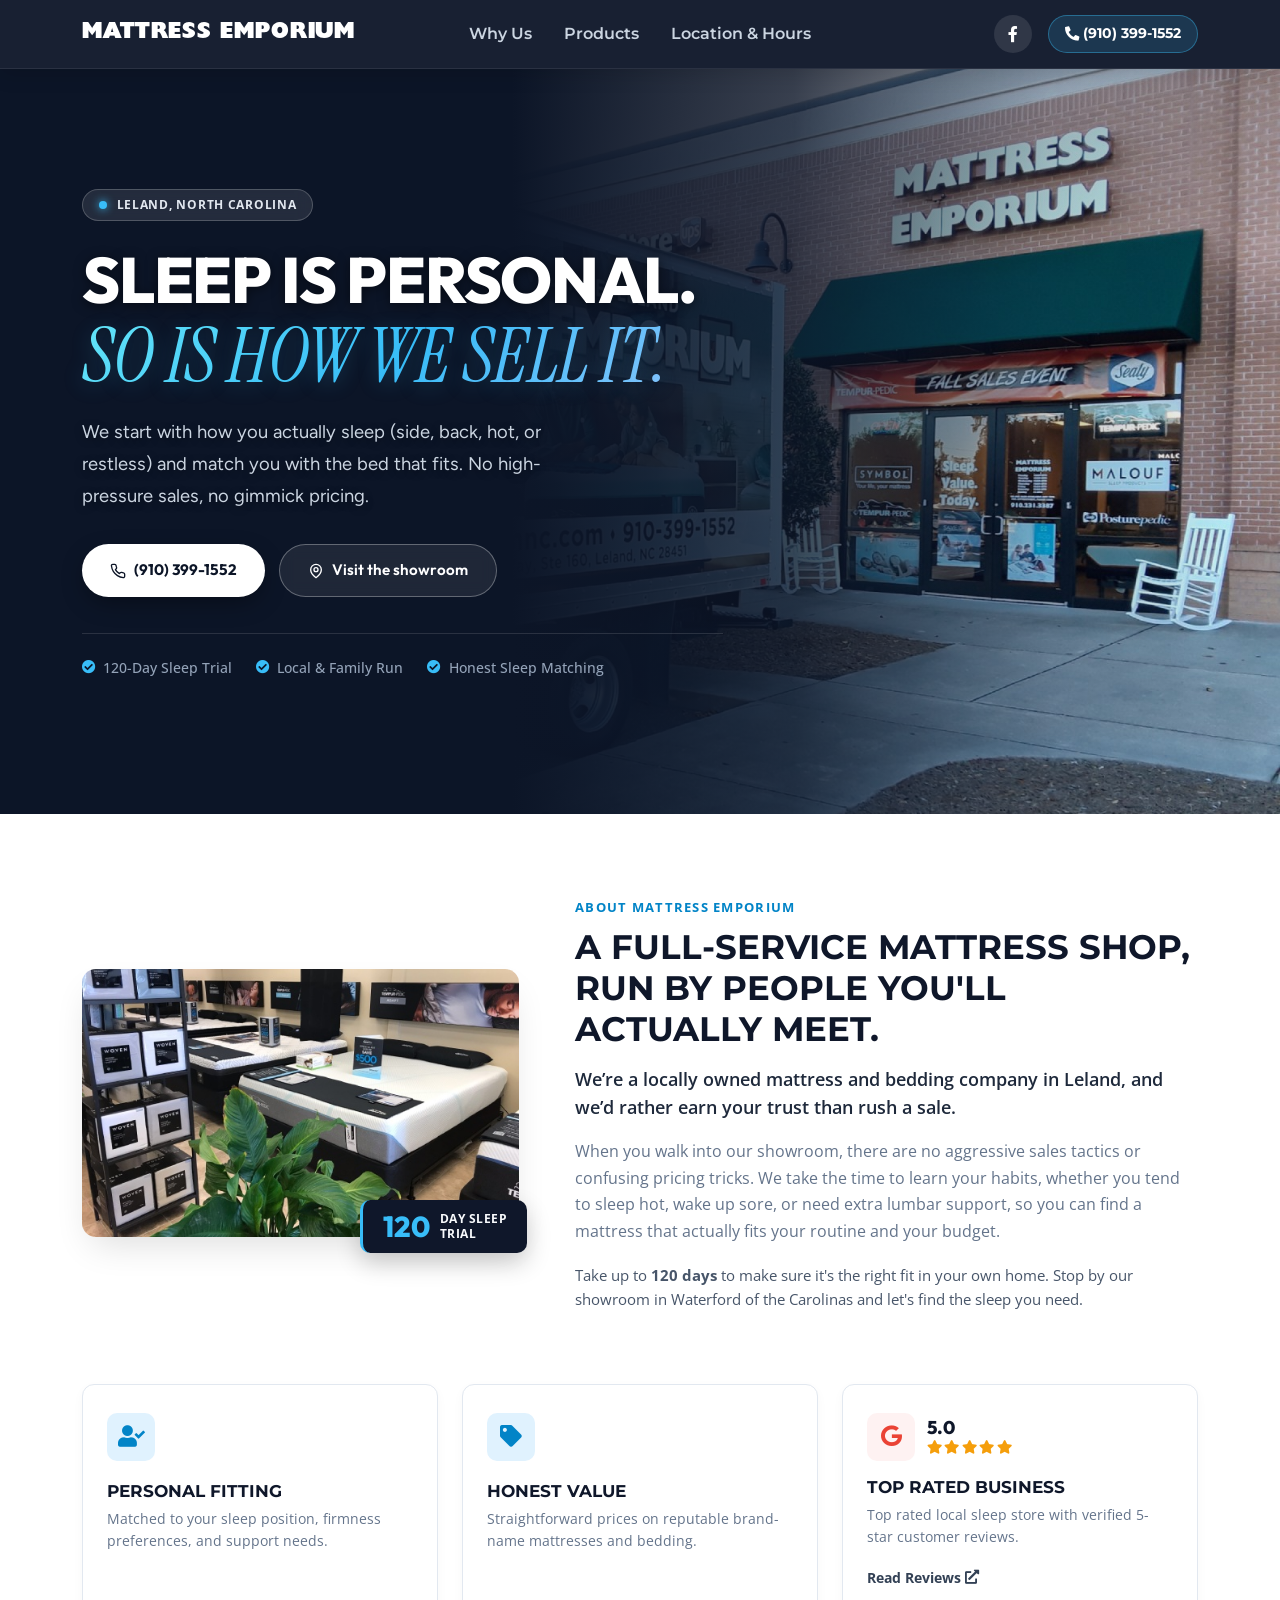
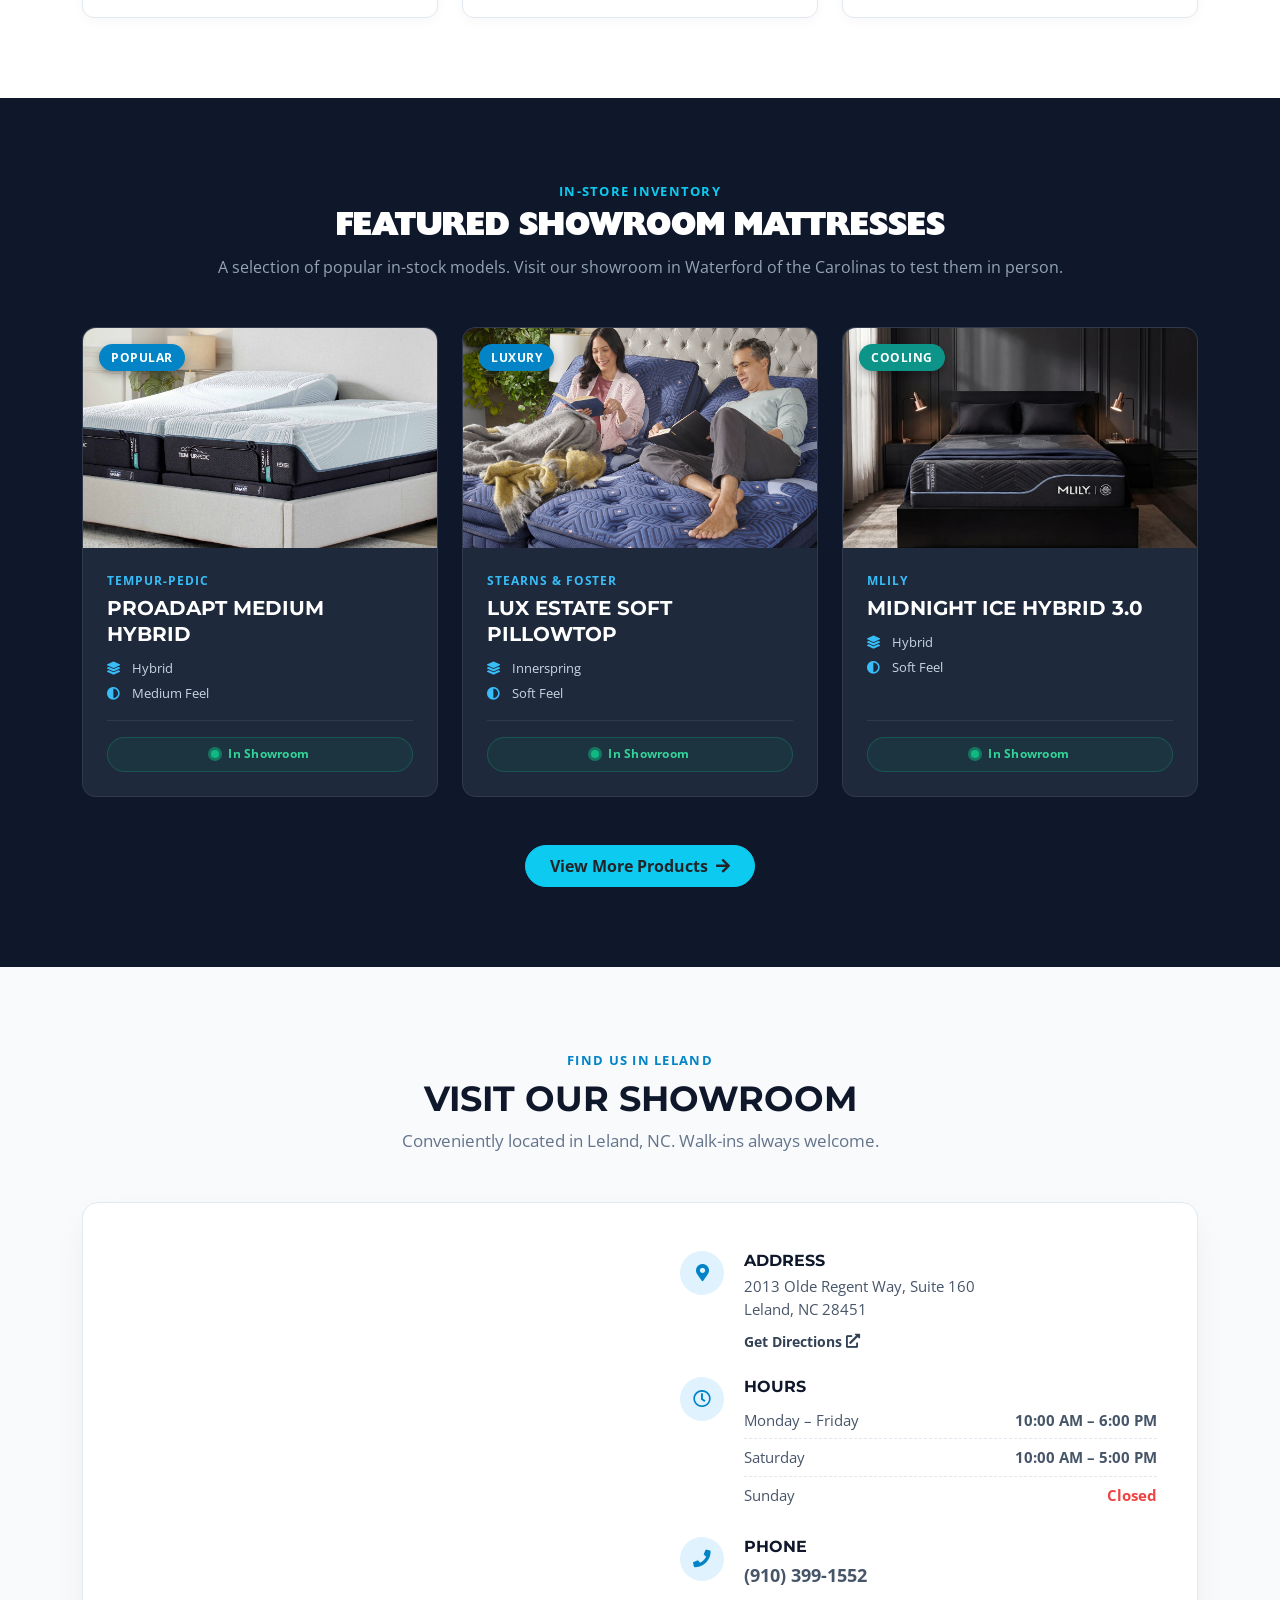
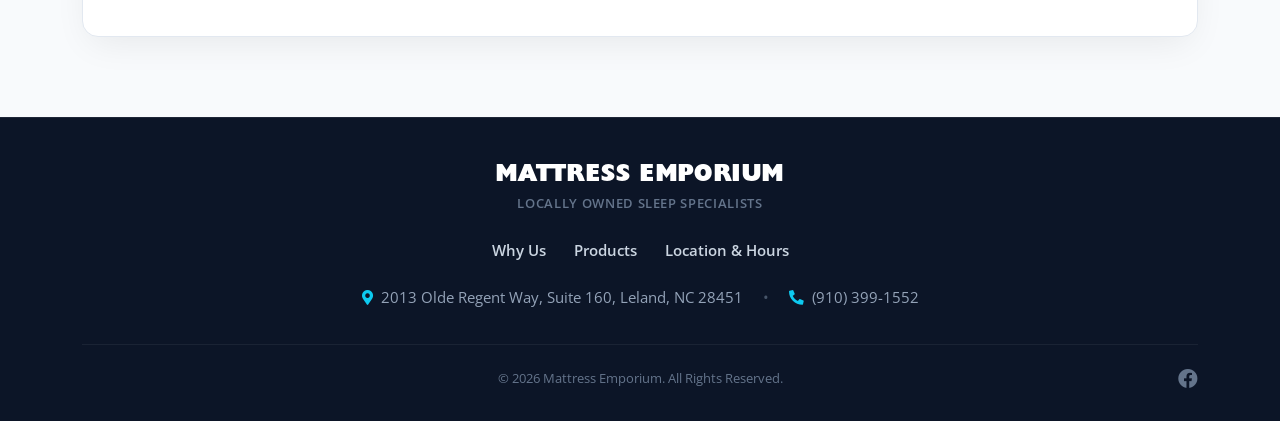
==== commit 168d3e4f: "mobile updates and meta data" ====
--- a/index.html
+++ b/index.html
@@ -5,7 +5,40 @@
     <meta charset="UTF-8">
     <meta name="viewport" content="width=device-width, initial-scale=1.0">
     <meta http-equiv="X-UA-Compatible" content="ie=edge">
-    <title>Mattress Emporium | Leland, NC</title>
+
+    <!-- Favicon -->
+    <link rel="icon" type="image/png" href="favicon.png">
+
+    <!-- Primary SEO Meta Tags -->
+    <title>Mattress Emporium | Locally Owned Mattress Store in Leland, NC</title>
+    <meta name="title" content="Mattress Emporium | Locally Owned Mattress Store in Leland, NC">
+    <meta name="description" content="Shop brand-name mattresses in Leland, NC with zero sales pressure. Personalized sleep matching, 120-day sleep trial, and local showroom in Waterford of the Carolinas.">
+    <meta name="robots" content="index, follow">
+    <link rel="canonical" href="https://mattressemporiumnc.com/">
+
+    <!-- Geo & Local Business Targeting -->
+    <meta name="geo.region" content="US-NC">
+    <meta name="geo.placename" content="Leland">
+    <meta name="geo.position" content="34.218626;-78.021861">
+    <meta name="ICBM" content="34.218626, -78.021861">
+
+    <!-- Open Graph / Facebook / iMessage -->
+    <meta property="og:type" content="website">
+    <meta property="og:url" content="https://mattressemporiumnc.com/">
+    <meta property="og:site_name" content="Mattress Emporium">
+    <meta property="og:title" content="Mattress Emporium | Locally Owned Mattress Store in Leland, NC">
+    <meta property="og:description" content="Personalized sleep matching, 120-day sleep trial, and reputable brands in Leland, NC. Visit our Waterford showroom today.">
+    <meta property="og:image" content="https://mattressemporiumnc.com/img/header.jpg">
+    <meta property="og:image:alt" content="Inside Mattress Emporium Showroom in Leland NC">
+
+    <!-- Twitter / Slack / Messaging Previews -->
+    <meta name="twitter:card" content="summary_large_image">
+    <meta name="twitter:url" content="https://mattressemporiumnc.com/">
+    <meta name="twitter:title" content="Mattress Emporium | Locally Owned Mattress Store in Leland, NC">
+    <meta name="twitter:description" content="Personalized sleep matching, 120-day sleep trial, and reputable brands in Leland, NC. Visit our Waterford showroom today.">
+    <meta name="twitter:image" content="https://mattressemporiumnc.com/img/header.jpg">
+
+    <!-- Fonts & Stylesheets -->
     <link href="https://fonts.googleapis.com/css?family=Open+Sans:300,400,600,700|Varela+Round&display=swap" rel="stylesheet">
     <link href="https://fonts.googleapis.com/css?family=Montserrat:400,600,700&display=swap" rel="stylesheet">
     <link
@@ -38,7 +71,7 @@
                         <a class="nav-link" href="#locations">Location & Hours</a>
                     </li>
                 </ul>
-                <div class="navbar-actions ms-auto d-flex align-items-center gap-2">
+                <div class="navbar-actions ms-auto d-flex align-items-center gap-3">
                     <a href="https://www.facebook.com/mattressemporiumnc/" target="_blank" rel="noopener noreferrer" class="nav-social-btn" aria-label="Facebook Page">
                         <i class="fab fa-facebook-f"></i>
                     </a>
@@ -61,7 +94,10 @@
 
                     <h1 class="hero-title">
                         <span class="hero-title-top">Sleep is personal.</span>
-                        <span class="hero-title-bottom">So is how we sell it.</span>
+                        <span class="hero-title-bottom">
+                            <span class="hero-line-part">So is how</span>
+                            <span class="hero-line-part">we sell it.</span>
+                        </span>
                     </h1>
 
                     <p class="hero-lead">
@@ -120,16 +156,11 @@
         </div>
     </section>
 
+    <!-- Redesigned About Section: Image Left, Text Right, 3 Balanced Cards Below -->
     <section class="section about-section" id="about">
         <div class="container">
-            <div class="row justify-content-center text-center mb-5">
-                <div class="col-lg-9 col-xl-8">
-                    <span class="section-eyebrow">About Mattress Emporium</span>
-                    <h2 class="about-heading-center">A full-service mattress shop, run by people you'll actually meet.</h2>
-                </div>
-            </div>
-
-            <div class="row align-items-center g-4 g-lg-5">
+            <div class="row align-items-center g-4 g-lg-5 mb-5">
+                <!-- Left: Showroom Image -->
                 <div class="col-lg-5">
                     <div class="about-image-wrapper">
                         <img class="img-fluid about-img" src="img/about-us.jpg" alt="Inside Mattress Emporium Showroom">
@@ -139,67 +170,74 @@
                         </div>
                     </div>
                 </div>
+
+                <!-- Right: Headline & Story Narrative -->
                 <div class="col-lg-7">
                     <div class="about-content ps-lg-2">
+                        <span class="section-eyebrow">About Mattress Emporium</span>
+                        <h2 class="about-heading-clean mb-3">A full-service mattress shop, run by people you'll actually meet.</h2>
                         <p class="about-lead">
                             We’re a locally owned mattress and bedding company in Leland, and we’d rather earn your trust than rush a sale.
                         </p>
                         <p class="about-body">
                             When you walk into our showroom, there are no aggressive sales tactics or confusing pricing tricks. We take the time to learn your habits, whether you tend to sleep hot, wake up sore, or need extra lumbar support, so you can find a mattress that actually fits your routine and your budget.
                         </p>
-
-                        <div class="about-highlights row g-3 mt-1 mb-3">
-                            <div class="col-sm-6">
-                                <div class="highlight-card">
-                                    <div class="highlight-icon">
-                                        <i class="fas fa-user-check"></i>
-                                    </div>
-                                    <div>
-                                        <h4 class="highlight-title">Personal Fitting</h4>
-                                        <p class="highlight-desc">Matched to your sleep position, firmness preferences, and support needs.</p>
-                                    </div>
-                                </div>
-                            </div>
-                            <div class="col-sm-6">
-                                <div class="highlight-card">
-                                    <div class="highlight-icon">
-                                        <i class="fas fa-tag"></i>
-                                    </div>
-                                    <div>
-                                        <h4 class="highlight-title">Honest Value</h4>
-                                        <p class="highlight-desc">Straightforward prices on reputable brand-name mattresses and bedding.</p>
-                                    </div>
-                                </div>
-                            </div>
-                        </div>
-
-                        <div class="about-rating-card mb-4">
-                            <div class="rating-left">
-                                <div class="google-icon-wrap">
-                                    <i class="fab fa-google"></i>
-                                </div>
-                                <div class="rating-details">
-                                    <div class="rating-stars-row">
-                                        <span class="rating-score">5.0</span>
-                                        <div class="rating-stars">
-                                            <i class="fas fa-star"></i>
-                                            <i class="fas fa-star"></i>
-                                            <i class="fas fa-star"></i>
-                                            <i class="fas fa-star"></i>
-                                            <i class="fas fa-star"></i>
-                                        </div>
-                                    </div>
-                                    <span class="rating-caption">Top Rated Local Business on Google</span>
-                                </div>
-                            </div>
-                            <a href="https://share.google/pFz9r2xPIIELcomE4" target="_blank" rel="noopener noreferrer" class="rating-link">
-                                Read Reviews <i class="fas fa-chevron-right ms-1"></i>
-                            </a>
-                        </div>
-
-                        <p class="about-closing">
+                        <p class="about-closing mb-0">
                             Take up to <strong>120 days</strong> to make sure it's the right fit in your own home. Stop by our showroom in Waterford of the Carolinas and let's find the sleep you need.
                         </p>
+                    </div>
+                </div>
+            </div>
+
+            <!-- 3 Evenly Sized Feature & Review Cards Below -->
+            <div class="row g-4 about-cards-row">
+                <!-- Card 1: Personal Fitting -->
+                <div class="col-lg-4 col-md-6">
+                    <div class="about-feature-box">
+                        <div class="feature-box-icon">
+                            <i class="fas fa-user-check"></i>
+                        </div>
+                        <h3 class="feature-box-title">Personal Fitting</h3>
+                        <p class="feature-box-desc">Matched to your sleep position, firmness preferences, and support needs.</p>
+                    </div>
+                </div>
+
+                <!-- Card 2: Honest Value -->
+                <div class="col-lg-4 col-md-6">
+                    <div class="about-feature-box">
+                        <div class="feature-box-icon">
+                            <i class="fas fa-tag"></i>
+                        </div>
+                        <h3 class="feature-box-title">Honest Value</h3>
+                        <p class="feature-box-desc">Straightforward prices on reputable brand-name mattresses and bedding.</p>
+                    </div>
+                </div>
+
+                <!-- Card 3: Google Rating -->
+                <div class="col-lg-4 col-md-12">
+                    <div class="about-feature-box about-feature-box-rating">
+                        <div class="google-rating-top">
+                            <div class="google-badge-circle">
+                                <i class="fab fa-google"></i>
+                            </div>
+                            <div class="google-stars-wrap">
+                                <span class="google-score">5.0</span>
+                                <div class="google-stars">
+                                    <i class="fas fa-star"></i>
+                                    <i class="fas fa-star"></i>
+                                    <i class="fas fa-star"></i>
+                                    <i class="fas fa-star"></i>
+                                    <i class="fas fa-star"></i>
+                                </div>
+                            </div>
+                        </div>
+                        <h3 class="feature-box-title mt-2">Top Rated Business</h3>
+                        <p class="feature-box-desc mb-3">Top rated local sleep store with verified 5-star customer reviews.</p>
+                        <div class="mt-auto">
+                            <a href="https://share.google/pFz9r2xPIIELcomE4" target="_blank" rel="noopener noreferrer" class="google-review-btn">
+                                Read Reviews <i class="fas fa-external-link-alt ms-1"></i>
+                            </a>
+                        </div>
                     </div>
                 </div>
             </div>
@@ -253,7 +291,7 @@
                             <div class="info-icon">
                                 <i class="fas fa-map-marker-alt"></i>
                             </div>
-                            <div>
+                            <div class="info-body">
                                 <h3 class="info-title">Address</h3>
                                 <p class="info-text mb-2">2013 Olde Regent Way, Suite 160<br>Leland, NC 28451</p>
                                 <a href="https://maps.google.com/?q=2013+Olde+Regent+Way+%23160+Leland+NC+28451" target="_blank" rel="noopener noreferrer" class="info-link">
@@ -266,12 +304,21 @@
                             <div class="info-icon">
                                 <i class="far fa-clock"></i>
                             </div>
-                            <div class="w-100">
+                            <div class="info-body w-100">
                                 <h3 class="info-title">Hours</h3>
                                 <ul class="hours-list">
-                                    <li><span>Monday – Friday</span> <strong>10:00 AM – 6:00 PM</strong></li>
-                                    <li><span>Saturday</span> <strong>10:00 AM – 5:00 PM</strong></li>
-                                    <li><span>Sunday</span> <strong class="text-closed">Closed</strong></li>
+                                    <li>
+                                        <span class="hours-day">Monday – Friday</span>
+                                        <strong class="hours-time">10:00 AM – 6:00 PM</strong>
+                                    </li>
+                                    <li>
+                                        <span class="hours-day">Saturday</span>
+                                        <strong class="hours-time">10:00 AM – 5:00 PM</strong>
+                                    </li>
+                                    <li>
+                                        <span class="hours-day">Sunday</span>
+                                        <strong class="hours-time text-closed">Closed</strong>
+                                    </li>
                                 </ul>
                             </div>
                         </div>
@@ -280,7 +327,7 @@
                             <div class="info-icon">
                                 <i class="fas fa-phone"></i>
                             </div>
-                            <div>
+                            <div class="info-body">
                                 <h3 class="info-title">Phone</h3>
                                 <p class="info-text mb-0"><a href="tel:9103991552" class="phone-link-plain">(910) 399-1552</a></p>
                             </div>
@@ -292,53 +339,41 @@
     </section>
 
     <footer class="custom-footer">
-        <div class="container">
-            <div class="row gy-4 align-items-start">
-                <!-- Left: Quick Links -->
-                <div class="col-md-4 col-sm-6 text-start">
-                    <ul class="footer-vertical-nav">
-                        <li><a href="index.html#about" class="footer-link">Why Us</a></li>
-                        <li><a href="products.html" class="footer-link">Products</a></li>
-                        <li><a href="index.html#locations" class="footer-link">Location & Hours</a></li>
-                    </ul>
-                </div>
-
-
-                <!-- Center: Brand & Micro-Tagline -->
-                <div class="col-md-4 col-12 text-center my-2 my-md-0">
-                    <h3 class="footer-brand">MATTRESS EMPORIUM</h3>
-                    <p class="footer-micro-tagline mb-0">Locally Owned Sleep Specialists</p>
-                </div>
-
-                <!-- Right: Showroom Details -->
-                <div class="col-md-4 col-sm-6 d-flex justify-content-start justify-content-sm-end">
-                    <div class="footer-contact-block text-start">
-                        <p class="footer-text mb-2">
-                            <a href="https://maps.google.com/?q=2013+Olde+Regent+Way+%23160+Leland+NC+28451" target="_blank" rel="noopener noreferrer" class="footer-link d-inline-flex align-items-start">
-                                <i class="fas fa-map-marker-alt text-info me-2 mt-1"></i>
-                                <span>2013 Olde Regent Way, Suite 160<br><span class="text-slate-400">Leland, NC 28451</span></span>
-                            </a>
-                        </p>
-                        <p class="footer-text mb-0">
-                            <a href="tel:9103991552" class="footer-link d-inline-flex align-items-center">
-                                <i class="fas fa-phone-alt text-info me-2"></i>
-                                <span>(910) 399-1552</span>
-                            </a>
-                        </p>
-                    </div>
-                </div>
-            </div>
-
-            <!-- Bottom Bar: Balanced 3-Column Grid with Centered Copyright & Right Facebook -->
+        <div class="container text-center">
+            <!-- Brand & Micro-Tagline Above Links -->
+            <div class="footer-center-brand mb-4">
+                <h3 class="footer-brand">MATTRESS EMPORIUM</h3>
+                <p class="footer-micro-tagline mb-0">Locally Owned Sleep Specialists</p>
+            </div>
+
+            <!-- Centered Navigation Links -->
+            <ul class="footer-centered-nav mb-4">
+                <li><a href="index.html#about" class="footer-link">Why Us</a></li>
+                <li><a href="products.html" class="footer-link">Products</a></li>
+                <li><a href="index.html#locations" class="footer-link">Location & Hours</a></li>
+            </ul>
+
+            <!-- Centered Wrapper with Left-Aligned Contact Details -->
+            <div class="footer-contact-strip mb-4">
+                <a href="https://maps.google.com/?q=2013+Olde+Regent+Way+%23160+Leland+NC+28451" target="_blank" rel="noopener noreferrer" class="footer-link">
+                    <i class="fas fa-map-marker-alt text-info me-2"></i>2013 Olde Regent Way, Suite 160, Leland, NC 28451
+                </a>
+                <span class="footer-divider-dot d-none d-md-inline">•</span>
+                <a href="tel:9103991552" class="footer-link">
+                    <i class="fas fa-phone-alt text-info me-2"></i>(910) 399-1552
+                </a>
+            </div>
+
+            <!-- Bottom Bar: Centered Copyright & Right Facebook -->
             <div class="footer-bottom">
                 <div class="row align-items-center">
-                    <div class="col-4 d-none d-md-block"></div>
+                    <div class="col-md-4 d-none d-md-block"></div>
                     <div class="col-12 col-md-4 text-center">
                         <p class="mb-0">
                             © <script>document.write(new Date().getFullYear());</script> Mattress Emporium. All Rights Reserved.
                         </p>
                     </div>
-                    <div class="col-12 col-md-4 text-center text-md-end mt-2 mt-md-0">
+                    <div class="col-12 col-md-4 text-center text-md-end mt-3 mt-md-0">
                         <a href="https://www.facebook.com/mattressemporiumnc/" target="_blank" rel="noopener noreferrer" class="footer-facebook-plain" aria-label="Facebook Page">
                             <i class="fab fa-facebook"></i>
                         </a>
--- a/styles/main.css
+++ b/styles/main.css
@@ -69,8 +69,8 @@
   display: inline-flex;
   align-items: center;
   justify-content: center;
-  width: 36px;
-  height: 36px;
+  width: 38px;
+  height: 38px;
   background-color: rgba(255, 255, 255, 0.1);
   color: #ffffff !important;
   border-radius: 50%;
@@ -90,7 +90,7 @@
   color: #ffffff !important;
   background: rgba(56, 189, 248, 0.15);
   border: 1px solid rgba(56, 189, 248, 0.4);
-  padding: 0.4rem 0.95rem;
+  padding: 0.45rem 1rem;
   border-radius: 9999px;
   transition: all 0.2s ease;
 }
@@ -98,6 +98,27 @@
 .phone-link:hover {
   background: #38bdf8;
   color: #0f172a !important;
+}
+
+/* NAVBAR MOBILE DROPDOWN ADJUSTMENTS */
+@media (max-width: 991.98px) {
+  .custom-navbar .navbar-nav {
+    padding-top: 0.75rem;
+    padding-bottom: 0.5rem;
+  }
+  
+  .custom-navbar .nav-link {
+    font-size: 1.05rem;
+    padding: 0.65rem 0.25rem !important;
+  }
+
+  .navbar-actions {
+    margin-top: 1.25rem;
+    padding-top: 1.25rem;
+    border-top: 1px solid rgba(255, 255, 255, 0.08);
+    justify-content: center;
+    gap: 1.5rem;
+  }
 }
 
 /* HERO PANEL */
@@ -177,7 +198,7 @@
   margin-top: 1.5rem;
   display: flex;
   flex-direction: column;
-  line-height: 1.08;
+  line-height: 1.1;
   letter-spacing: -0.03em;
 }
 
@@ -192,13 +213,76 @@
 .hero-title-bottom {
   font-family: 'Instrument Serif', Georgia, serif;
   font-style: italic;
-  font-size: 3.25rem;
+  font-size: 3.1rem;
   font-weight: 400;
   letter-spacing: -0.01em;
+  line-height: 1.05;
   background: linear-gradient(135deg, #67e8f9 0%, #38bdf8 50%, #93c5fd 100%);
   -webkit-background-clip: text;
   -webkit-text-fill-color: transparent;
   text-shadow: 0 4px 20px rgba(56, 189, 248, 0.25);
+}
+
+/* 1 Line on Desktop */
+.hero-line-part {
+  display: inline;
+}
+
+/* MOBILE-ONLY HERO CLEANUP & CENTERING */
+@media (max-width: 767.98px) {
+  .hero-panel {
+    text-align: center;
+    padding: 3.5rem 0 4rem 0;
+  }
+
+  .hero-badge {
+    margin: 0 auto;
+  }
+
+  .hero-title {
+    text-align: center;
+    align-items: center;
+  }
+
+  .hero-title-bottom {
+    margin-top: 0.85rem;
+  }
+
+  /* 2 Lines on Mobile */
+  .hero-line-part {
+    display: block;
+  }
+
+  .hero-lead {
+    margin-left: auto;
+    margin-right: auto;
+    text-align: center;
+  }
+
+  .hero-actions {
+    justify-content: center;
+    flex-direction: column;
+    align-items: stretch;
+    max-width: 320px;
+    margin-left: auto;
+    margin-right: auto;
+  }
+
+  .hero-btn-primary,
+  .hero-btn-secondary {
+    justify-content: center;
+    width: 100%;
+  }
+
+  .hero-trust-bar {
+    justify-content: center;
+    gap: 1rem;
+    margin-top: 2rem;
+  }
+
+  .trust-item {
+    font-size: 0.82rem;
+  }
 }
 
 @media (min-width: 576px) {
@@ -321,22 +405,22 @@
   margin-bottom: 0.5rem;
 }
 
-/* ABOUT SECTION */
+/* ABOUT SECTION REDESIGN */
 .about-section {
   background-color: #ffffff;
 }
 
-.about-heading-center {
+.about-heading-clean {
   font-family: 'Montserrat', sans-serif;
   font-weight: 700;
-  font-size: 2rem;
-  line-height: 1.25;
+  font-size: 2.1rem;
+  line-height: 1.22;
   color: #0f172a;
 }
 
-@media (min-width: 768px) {
-  .about-heading-center {
-    font-size: 2.4rem;
+@media (max-width: 767.98px) {
+  .about-heading-clean {
+    font-size: 1.75rem;
   }
 }
 
@@ -348,8 +432,8 @@
 
 .about-img {
   width: 100%;
-  border-radius: 12px;
-  box-shadow: 0 16px 36px -10px rgba(0, 0, 0, 0.15);
+  border-radius: 14px;
+  box-shadow: 0 16px 36px -10px rgba(0, 0, 0, 0.14);
   object-fit: cover;
 }
 
@@ -386,7 +470,7 @@
 }
 
 .about-lead {
-  font-size: 1.15rem;
+  font-size: 1.12rem;
   font-weight: 600;
   color: #1e293b;
   line-height: 1.6;
@@ -394,144 +478,123 @@
 }
 
 .about-body {
-  font-size: 1rem;
+  font-size: 0.98rem;
   color: #64748b;
   line-height: 1.7;
+  margin-bottom: 1.15rem;
+}
+
+.about-closing {
+  font-size: 0.95rem;
+  color: #475569;
+  line-height: 1.6;
+}
+
+/* 3 EVENLY SIZED ABOUT FEATURE BOXES */
+.about-cards-row {
+  margin-top: 1rem;
+}
+
+.about-feature-box {
+  background: #ffffff;
+  border: 1px solid #e2e8f0;
+  border-radius: 12px;
+  padding: 1.75rem 1.5rem;
+  height: 100%;
+  display: flex;
+  flex-direction: column;
+  transition: transform 0.25s ease, box-shadow 0.25s ease, border-color 0.25s ease;
+  box-shadow: 0 4px 12px rgba(0, 0, 0, 0.03);
+}
+
+.about-feature-box:hover {
+  transform: translateY(-3px);
+  border-color: #cbd5e1;
+  box-shadow: 0 12px 24px -8px rgba(0, 0, 0, 0.08);
+}
+
+.feature-box-icon {
+  width: 48px;
+  height: 48px;
+  border-radius: 10px;
+  background-color: #e0f2fe;
+  color: #0284c7;
+  display: flex;
+  align-items: center;
+  justify-content: center;
+  font-size: 1.35rem;
   margin-bottom: 1.25rem;
 }
 
-.highlight-card {
-  display: flex;
-  align-items: flex-start;
+.feature-box-title {
+  font-family: 'Montserrat', sans-serif;
+  font-size: 1.05rem;
+  font-weight: 700;
+  color: #0f172a;
+  margin-bottom: 0.45rem;
+}
+
+.feature-box-desc {
+  font-size: 0.9rem;
+  color: #64748b;
+  line-height: 1.55;
+  margin-bottom: 0;
+}
+
+/* RATING CARD STYLING */
+.google-rating-top {
+  display: flex;
+  align-items: center;
   gap: 0.75rem;
-  background-color: #f8fafc;
-  padding: 1.1rem;
-  border-radius: 8px;
-  border: 1px solid #e2e8f0;
-}
-
-.highlight-icon {
-  font-size: 1.25rem;
-  color: #0284c7;
-  margin-top: 0.1rem;
-}
-
-.highlight-title {
-  font-family: 'Montserrat', sans-serif;
-  font-size: 0.95rem;
-  font-weight: 700;
-  color: #0f172a;
-  margin-bottom: 0.2rem;
-}
-
-.highlight-desc {
-  font-size: 0.85rem;
-  color: #64748b;
-  line-height: 1.45;
-  margin-bottom: 0;
-}
-
-/* LOCAL PROOF / GOOGLE RATING BADGE */
-.about-rating-card {
-  display: flex;
-  align-items: center;
-  justify-content: space-between;
-  background: linear-gradient(135deg, #f8fafc 0%, #f1f5f9 100%);
-  border: 1px solid #e2e8f0;
+  margin-bottom: 0.5rem;
+}
+
+.google-badge-circle {
+  width: 48px;
+  height: 48px;
   border-radius: 10px;
-  padding: 0.85rem 1.25rem;
-  transition: border-color 0.2s ease, box-shadow 0.2s ease;
-}
-
-.about-rating-card:hover {
-  border-color: #cbd5e1;
-  box-shadow: 0 4px 14px rgba(0, 0, 0, 0.05);
-}
-
-.rating-left {
-  display: flex;
-  align-items: center;
-  gap: 0.9rem;
-}
-
-.google-icon-wrap {
-  width: 36px;
-  height: 36px;
-  background-color: #ffffff;
-  border-radius: 50%;
+  background-color: #fef2f2;
+  color: #ea4335;
   display: flex;
   align-items: center;
   justify-content: center;
-  box-shadow: 0 2px 6px rgba(0, 0, 0, 0.08);
-  color: #ea4335;
-  font-size: 1.1rem;
+  font-size: 1.35rem;
   flex-shrink: 0;
 }
 
-.rating-details {
+.google-stars-wrap {
   display: flex;
   flex-direction: column;
 }
 
-.rating-stars-row {
-  display: flex;
-  align-items: center;
-  gap: 0.4rem;
-}
-
-.rating-score {
+.google-score {
   font-family: 'Outfit', sans-serif;
   font-weight: 800;
-  font-size: 1rem;
+  font-size: 1.15rem;
   color: #0f172a;
   line-height: 1;
-}
-
-.rating-stars {
+  margin-bottom: 0.2rem;
+}
+
+.google-stars {
+  color: #f59e0b;
+  font-size: 0.85rem;
   display: inline-flex;
   gap: 0.15rem;
-  color: #f59e0b;
-  font-size: 0.82rem;
-}
-
-.rating-caption {
-  font-size: 0.78rem;
-  font-weight: 600;
-  color: #64748b;
-  margin-top: 0.15rem;
-}
-
-.rating-link {
-  font-size: 0.82rem;
+}
+
+.google-review-btn {
+  display: inline-flex;
+  align-items: center;
+  font-size: 0.88rem;
   font-weight: 700;
   color: #0284c7;
-  display: inline-flex;
-  align-items: center;
-  white-space: nowrap;
   transition: color 0.2s ease;
 }
 
-.rating-link:hover {
+.google-review-btn:hover {
   color: #0369a1;
   text-decoration: underline;
-}
-
-@media (max-width: 575.98px) {
-  .about-rating-card {
-    flex-direction: column;
-    align-items: flex-start;
-    gap: 0.75rem;
-  }
-  .rating-link {
-    align-self: flex-end;
-  }
-}
-
-.about-closing {
-  font-size: 0.98rem;
-  color: #475569;
-  line-height: 1.6;
-  margin-bottom: 0;
 }
 
 /* PRODUCTS SECTION & GRID */
@@ -793,10 +856,33 @@
   justify-content: center;
 }
 
+/* MOBILE-SPECIFIC LOCATION SPACING & PADDING */
+@media (max-width: 767.98px) {
+  .location-info-col {
+    padding: 2.25rem 1.25rem 1.75rem 1.25rem;
+    margin-top: 1.5rem;
+    border-top: 1px solid #f1f5f9;
+  }
+  
+  .location-map-col {
+    min-height: 280px;
+  }
+
+  .map-frame {
+    min-height: 280px;
+  }
+}
+
 .info-block {
   display: flex;
   align-items: flex-start;
   gap: 1.25rem;
+}
+
+@media (max-width: 575.98px) {
+  .info-block {
+    gap: 0.85rem;
+  }
 }
 
 .info-icon {
@@ -839,6 +925,7 @@
   color: #0369a1;
 }
 
+/* NEAT ALIGNED HOURS LIST */
 .hours-list {
   list-style: none;
   padding: 0;
@@ -846,14 +933,25 @@
 }
 
 .hours-list li {
-  display: flex;
-  justify-content: space-between;
-  padding: 0.35rem 0;
+  display: grid;
+  grid-template-columns: 1fr auto;
+  align-items: center;
+  column-gap: 1rem;
+  padding: 0.45rem 0;
   border-bottom: 1px dashed #e2e8f0;
   font-size: 0.92rem;
   color: #475569;
 }
 
+.hours-day {
+  white-space: nowrap;
+}
+
+.hours-time {
+  text-align: right;
+  white-space: nowrap;
+}
+
 .hours-list li:last-child {
   border-bottom: none;
 }
@@ -873,61 +971,96 @@
   color: #0284c7;
 }
 
-/* FOOTER */
-/* FOOTER */
+/* CENTERED FOOTER */
 .custom-footer {
   background-color: #0c1527;
   color: #94a3b8;
-  padding: 4rem 0 2rem 0;
+  padding: 2.75rem 0 2rem 0;
   border-top: 1px solid rgba(255, 255, 255, 0.08);
 }
 
 .footer-brand {
-  font-size: 1.35rem;
+  font-size: 1.45rem;
   color: #ffffff;
   letter-spacing: 0.06em;
-  margin-bottom: 0;
+  margin-bottom: 0.25rem;
   line-height: 1.2;
 }
 
-/* Left Vertical Navigation */
-.footer-vertical-nav {
+.footer-micro-tagline {
+  font-size: 0.82rem;
+  font-weight: 600;
+  letter-spacing: 0.05em;
+  text-transform: uppercase;
+  color: #64748b;
+}
+
+.footer-centered-nav {
   list-style: none;
   padding: 0;
   margin: 0;
   display: flex;
-  flex-direction: column;
-  gap: 0.75rem;
-}
-
-.footer-vertical-nav a {
-  font-size: 0.92rem;
+  flex-wrap: wrap;
+  justify-content: center;
+  gap: 1.75rem;
+}
+
+.footer-centered-nav a {
+  font-size: 0.95rem;
   font-weight: 600;
   color: #cbd5e1;
-  line-height: 1.2;
+  transition: color 0.2s ease;
+}
+
+.footer-centered-nav a:hover {
+  color: #38bdf8;
+}
+
+/* Centered Block with Left-Aligned Details */
+.footer-centered-contact {
+  display: flex;
+  justify-content: center;
+}
+
+.footer-contact-inner {
   display: inline-block;
+  text-align: left;
+}
+
+.footer-centered-contact .footer-link {
+  color: #94a3b8;
+  font-size: 0.92rem;
+  line-height: 1.6;
   transition: color 0.2s ease;
 }
 
-.footer-vertical-nav a:hover {
+.footer-centered-contact .footer-link:hover {
   color: #38bdf8;
 }
 
-/* Right Showroom Contact Block */
-.footer-contact-block .footer-link {
-  color: #cbd5e1;
-  font-size: 0.9rem;
-  line-height: 1.45;
-  transition: color 0.2s ease;
-}
-
-.footer-contact-block .footer-link:hover {
-  color: #38bdf8;
-}
-
-/* Footer Bottom & Facebook Icon */
+/* Footer Address Responsive Control */
+.footer-desktop-br {
+  display: inline;
+}
+
+.footer-inline-comma {
+  display: none;
+}
+
+@media (max-width: 767.98px) {
+  .footer-desktop-br {
+    display: none;
+  }
+  
+  .footer-inline-comma {
+    display: inline;
+  }
+}
+
 .footer-bottom {
-  margin-top: 3rem;
+  margin-top: 2.25rem;
+  padding-top: 1.5rem;
+  border-top: 1px solid rgba(255, 255, 255, 0.06);
   font-size: 0.82rem;
   color: #64748b;
 }
@@ -946,13 +1079,18 @@
   transform: translateY(-1px);
 }
 
-.footer-micro-tagline {
-  font-size: 0.8rem;
-  font-weight: 500;
-  letter-spacing: 0.04em;
-  text-transform: uppercase;
-  color: #64748b;
-  margin-top: 0.35rem;
+.footer-contact-strip {
+  display: flex;
+  flex-wrap: wrap;
+  align-items: center;
+  justify-content: center;
+  gap: 0.75rem 1.25rem;
+  font-size: 0.92rem;
+  color: #94a3b8;
+}
+
+.footer-divider-dot {
+  color: #475569;
 }
 
 #about,
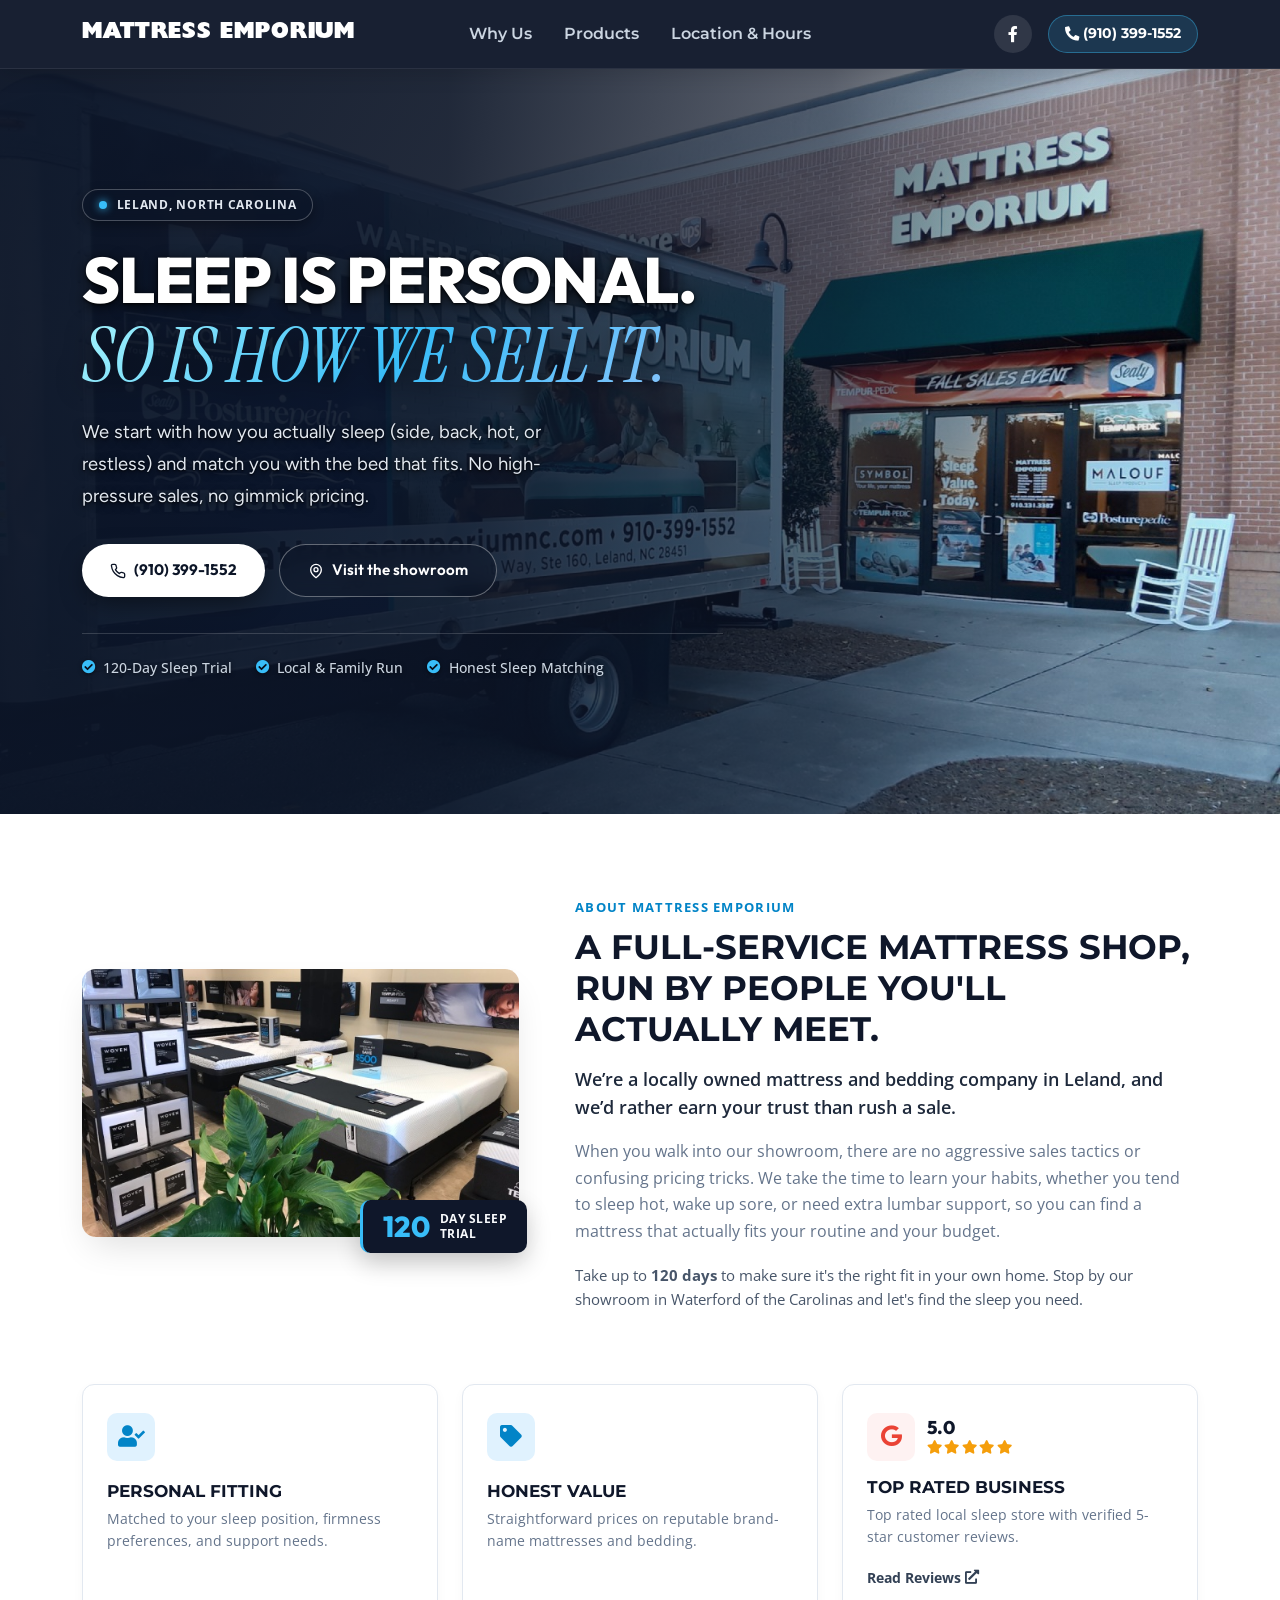
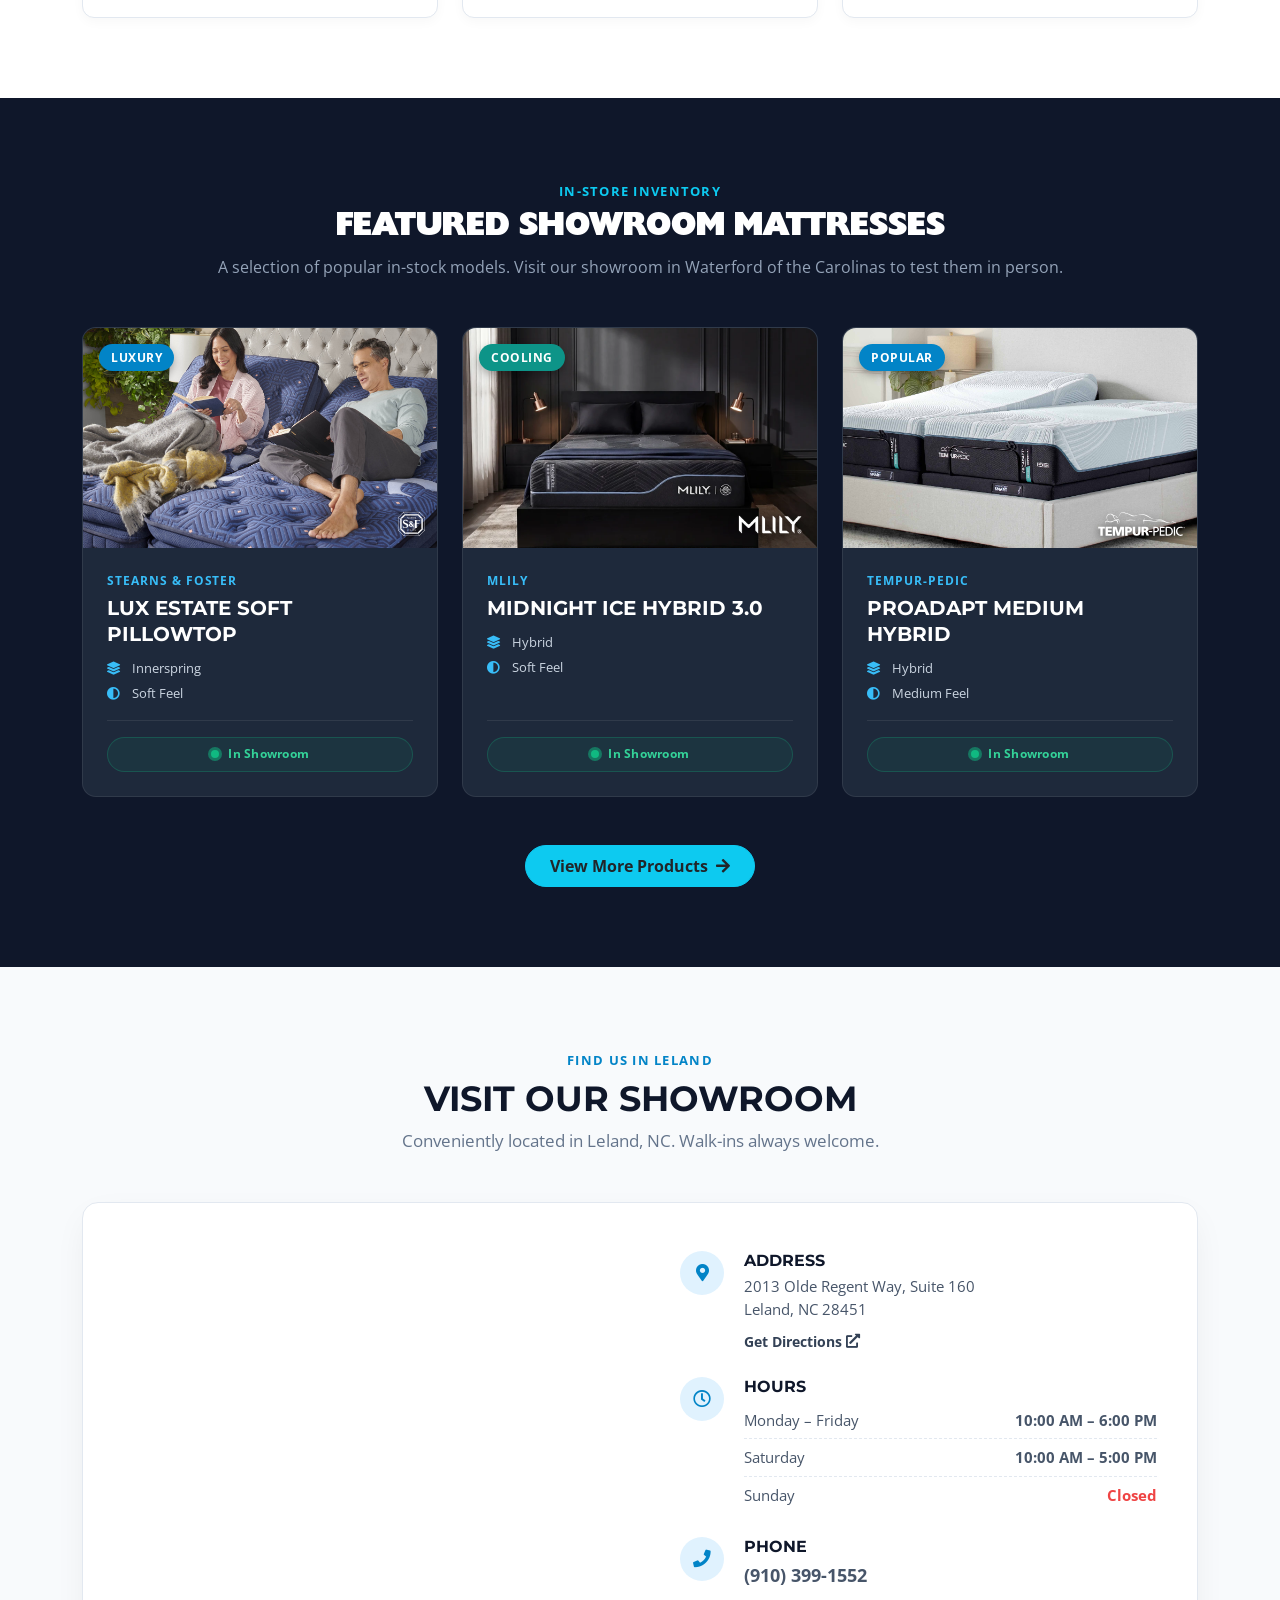
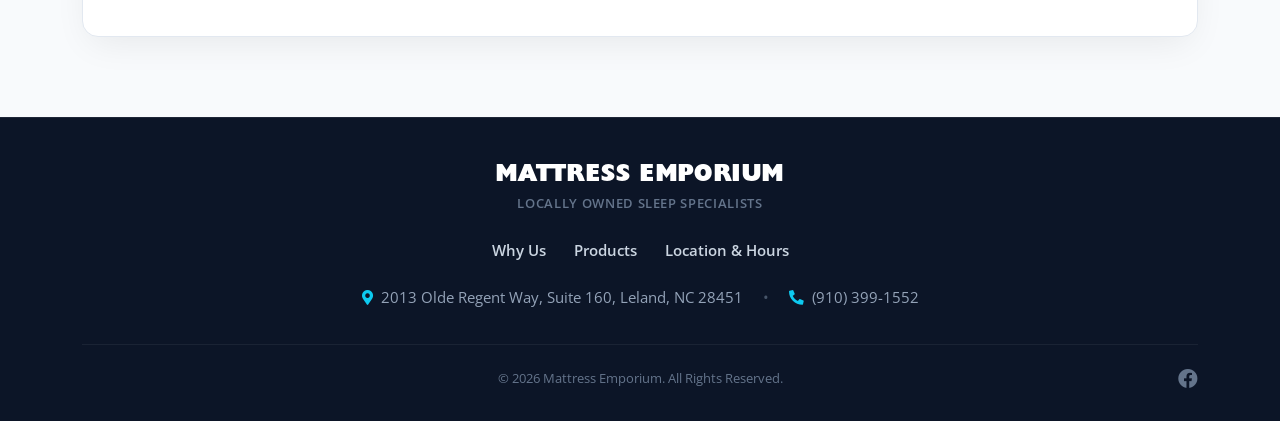
==== commit 257fe808: "updated search and added brand logos updated search filter, added brand product imgs, reduced transp" ====
--- a/index.html
+++ b/index.html
@@ -156,7 +156,7 @@
         </div>
     </section>
 
-    <!-- Redesigned About Section: Image Left, Text Right, 3 Balanced Cards Below -->
+    <!-- About Section -->
     <section class="section about-section" id="about">
         <div class="container">
             <div class="row align-items-center g-4 g-lg-5 mb-5">
@@ -189,7 +189,7 @@
                 </div>
             </div>
 
-            <!-- 3 Evenly Sized Feature & Review Cards Below -->
+            <!-- 3 Evenly Sized Feature & Review Cards -->
             <div class="row g-4 about-cards-row">
                 <!-- Card 1: Personal Fitting -->
                 <div class="col-lg-4 col-md-6">
@@ -244,6 +244,7 @@
         </div>
     </section>
 
+    <!-- Products Preview Section -->
     <section class="section products-section" id="products">
         <div class="container">
             <div class="text-center mb-5">
@@ -268,6 +269,7 @@
         </div>
     </section>
 
+    <!-- Location & Hours Section -->
     <section class="section location-section" id="locations">
         <div class="container">
             <div class="text-center mb-5">
@@ -338,22 +340,20 @@
         </div>
     </section>
 
+    <!-- Centered Footer Strip -->
     <footer class="custom-footer">
         <div class="container text-center">
-            <!-- Brand & Micro-Tagline Above Links -->
             <div class="footer-center-brand mb-4">
                 <h3 class="footer-brand">MATTRESS EMPORIUM</h3>
                 <p class="footer-micro-tagline mb-0">Locally Owned Sleep Specialists</p>
             </div>
 
-            <!-- Centered Navigation Links -->
             <ul class="footer-centered-nav mb-4">
                 <li><a href="index.html#about" class="footer-link">Why Us</a></li>
                 <li><a href="products.html" class="footer-link">Products</a></li>
                 <li><a href="index.html#locations" class="footer-link">Location & Hours</a></li>
             </ul>
 
-            <!-- Centered Wrapper with Left-Aligned Contact Details -->
             <div class="footer-contact-strip mb-4">
                 <a href="https://maps.google.com/?q=2013+Olde+Regent+Way+%23160+Leland+NC+28451" target="_blank" rel="noopener noreferrer" class="footer-link">
                     <i class="fas fa-map-marker-alt text-info me-2"></i>2013 Olde Regent Way, Suite 160, Leland, NC 28451
@@ -364,7 +364,6 @@
                 </a>
             </div>
 
-            <!-- Bottom Bar: Centered Copyright & Right Facebook -->
             <div class="footer-bottom">
                 <div class="row align-items-center">
                     <div class="col-md-4 d-none d-md-block"></div>
--- a/styles/main.css
+++ b/styles/main.css
@@ -131,9 +131,9 @@
   background-image: 
     linear-gradient(
       180deg,
-      rgba(12, 21, 39, 0.94) 0%,
-      rgba(12, 21, 39, 0.8) 60%,
-      rgba(12, 21, 39, 0.35) 100%
+      rgba(12, 21, 39, 0.88) 0%,
+      rgba(12, 21, 39, 0.72) 55%,
+      rgba(12, 21, 39, 0.22) 100%
     ),
     url('../img/header.jpg');
   background-position: right 24%;
@@ -147,16 +147,16 @@
     background-image: 
       linear-gradient(
         90deg,
-        rgba(12, 21, 39, 1) 0%,
-        rgba(12, 21, 39, 1) 40%,
-        rgba(12, 21, 39, 0.78) 62%,
-        rgba(12, 21, 39, 0.22) 82%,
+        rgba(12, 21, 39, 0.96) 0%,
+        rgba(12, 21, 39, 0.90) 35%,
+        rgba(12, 21, 39, 0.62) 65%,
+        rgba(12, 21, 39, 0.12) 85%,
         rgba(12, 21, 39, 0) 100%
       ),
       linear-gradient(
         180deg,
-        rgba(12, 21, 39, 0.2) 0%,
-        rgba(12, 21, 39, 0) 25%
+        rgba(12, 21, 39, 0.15) 0%,
+        rgba(12, 21, 39, 0) 30%
       ),
       url('../img/header.jpg');
     background-position: right 22%;
@@ -180,10 +180,12 @@
   letter-spacing: 0.06em;
   text-transform: uppercase;
   color: #e2e8f0;
-  background-color: rgba(255, 255, 255, 0.1);
-  border: 1px solid rgba(255, 255, 255, 0.2);
+  background-color: rgba(12, 21, 39, 0.65);
+  border: 1px solid rgba(255, 255, 255, 0.25);
   backdrop-filter: blur(8px);
+  -webkit-backdrop-filter: blur(8px);
   border-radius: 9999px;
+  box-shadow: 0 4px 12px rgba(0, 0, 0, 0.3);
 }
 
 .badge-dot {
@@ -207,7 +209,7 @@
   font-size: 2.75rem;
   font-weight: 800;
   color: #ffffff;
-  text-shadow: 0 2px 12px rgba(0, 0, 0, 0.5);
+  text-shadow: 0 3px 14px rgba(0, 0, 0, 0.75), 0 1px 3px rgba(0, 0, 0, 0.9);
 }
 
 .hero-title-bottom {
@@ -217,18 +219,16 @@
   font-weight: 400;
   letter-spacing: -0.01em;
   line-height: 1.05;
-  background: linear-gradient(135deg, #67e8f9 0%, #38bdf8 50%, #93c5fd 100%);
+  background: linear-gradient(135deg, #a5f3fc 0%, #38bdf8 50%, #93c5fd 100%);
   -webkit-background-clip: text;
   -webkit-text-fill-color: transparent;
-  text-shadow: 0 4px 20px rgba(56, 189, 248, 0.25);
-}
-
-/* 1 Line on Desktop */
+  filter: drop-shadow(0 4px 12px rgba(0, 0, 0, 0.65));
+}
+
 .hero-line-part {
   display: inline;
 }
 
-/* MOBILE-ONLY HERO CLEANUP & CENTERING */
 @media (max-width: 767.98px) {
   .hero-panel {
     text-align: center;
@@ -248,7 +248,6 @@
     margin-top: 0.85rem;
   }
 
-  /* 2 Lines on Mobile */
   .hero-line-part {
     display: block;
   }
@@ -309,8 +308,8 @@
   font-family: "Figtree", ui-sans-serif, system-ui, sans-serif;
   font-size: 1.05rem;
   line-height: 1.75;
-  color: #cbd5e1;
-  text-shadow: 0 2px 8px rgba(0, 0, 0, 0.4);
+  color: #e2e8f0;
+  text-shadow: 0 2px 10px rgba(0, 0, 0, 0.7), 0 1px 2px rgba(0, 0, 0, 0.8);
 }
 
 @media (min-width: 768px) {
@@ -338,13 +337,13 @@
   background-color: #ffffff;
   border: none;
   border-radius: 9999px;
-  box-shadow: 0 8px 24px -4px rgba(0, 0, 0, 0.4);
+  box-shadow: 0 8px 24px -4px rgba(0, 0, 0, 0.5);
   transition: transform 0.2s ease, box-shadow 0.2s ease;
 }
 
 .hero-btn-primary:hover {
   transform: translateY(-2px);
-  box-shadow: 0 14px 28px -6px rgba(0, 0, 0, 0.5);
+  box-shadow: 0 14px 28px -6px rgba(0, 0, 0, 0.6);
 }
 
 .hero-btn-secondary {
@@ -356,15 +355,16 @@
   font-size: 0.95rem;
   font-weight: 600;
   color: #ffffff !important;
-  background-color: rgba(255, 255, 255, 0.08);
-  border: 1px solid rgba(255, 255, 255, 0.3);
+  background-color: rgba(12, 21, 39, 0.45);
+  border: 1px solid rgba(255, 255, 255, 0.35);
   backdrop-filter: blur(8px);
+  -webkit-backdrop-filter: blur(8px);
   border-radius: 9999px;
   transition: background-color 0.2s ease, transform 0.2s ease;
 }
 
 .hero-btn-secondary:hover {
-  background-color: rgba(255, 255, 255, 0.18);
+  background-color: rgba(255, 255, 255, 0.2);
   transform: translateY(-2px);
 }
 
@@ -374,7 +374,7 @@
   gap: 1.5rem;
   margin-top: 2.25rem;
   padding-top: 1.5rem;
-  border-top: 1px solid rgba(255, 255, 255, 0.12);
+  border-top: 1px solid rgba(255, 255, 255, 0.16);
 }
 
 .trust-item {
@@ -383,7 +383,8 @@
   gap: 0.45rem;
   font-size: 0.85rem;
   font-weight: 500;
-  color: #94a3b8;
+  color: #cbd5e1;
+  text-shadow: 0 1px 4px rgba(0, 0, 0, 0.6);
 }
 
 .trust-item i {
@@ -730,34 +731,74 @@
   border-top: 1px solid rgba(255, 255, 255, 0.08);
 }
 
-/* CATALOG FILTERS */
-.catalog-filters {
-  margin-top: 1.5rem;
-}
-
-.filter-btn {
-  background: rgba(255, 255, 255, 0.06);
-  border: 1px solid rgba(255, 255, 255, 0.15);
-  color: #cbd5e1;
-  padding: 0.45rem 1.1rem;
-  font-size: 0.85rem;
-  font-weight: 600;
-  border-radius: 9999px;
+/* MODERN CATALOG FILTER TOOLBAR */
+.catalog-toolbar {
+  background: #1e293b !important;
+  border: 1px solid rgba(255, 255, 255, 0.1) !important;
+  border-radius: 16px;
+  padding: 1.15rem 1.35rem;
+  box-shadow: 0 8px 30px rgba(0, 0, 0, 0.25);
+}
+
+.custom-filter-select {
+  background-color: #0f172a !important;
+  color: #f8fafc !important;
+  border: 1px solid rgba(255, 255, 255, 0.18) !important;
+  border-radius: 9999px !important;
+  font-size: 0.88rem !important;
+  font-weight: 600 !important;
+  padding: 0.5rem 2.4rem 0.5rem 1.15rem !important;
   cursor: pointer;
-  transition: all 0.2s ease;
-}
-
-.filter-btn:hover {
-  background: rgba(255, 255, 255, 0.12);
+  box-shadow: none !important;
+  background-image: url("data:image/svg+xml,%3Csvg xmlns='http://www.w3.org/2000/svg' width='14' height='14' viewBox='0 0 24 24' fill='none' stroke='%2338bdf8' stroke-width='2.5' stroke-linecap='round' stroke-linejoin='round'%3E%3Cpath d='m6 9 6 6 6-6'/%3E%3C/svg%3E") !important;
+  background-repeat: no-repeat !important;
+  background-position: right 1rem center !important;
+  background-size: 12px !important;
+  transition: all 0.2s ease-in-out;
+}
+
+.custom-filter-select:hover {
+  border-color: rgba(56, 189, 248, 0.5) !important;
+  background-color: #141f36 !important;
+}
+
+.custom-filter-select:focus {
+  border-color: #38bdf8 !important;
+  outline: none;
+  box-shadow: 0 0 0 3px rgba(56, 189, 248, 0.25) !important;
+}
+
+.custom-filter-select option {
+  background-color: #0f172a;
   color: #ffffff;
-  border-color: rgba(255, 255, 255, 0.3);
-}
-
-.filter-btn.active {
-  background: #0284c7;
-  color: #ffffff;
-  border-color: #0284c7;
-  box-shadow: 0 4px 12px rgba(2, 132, 199, 0.35);
+  padding: 8px 12px;
+}
+
+.custom-reset-btn {
+  background: rgba(239, 68, 68, 0.12) !important;
+  color: #f87171 !important;
+  border: 1px solid rgba(239, 68, 68, 0.35) !important;
+  border-radius: 9999px !important;
+  font-size: 0.84rem !important;
+  font-weight: 700 !important;
+  padding: 0.48rem 1rem !important;
+  display: inline-flex;
+  align-items: center;
+  transition: all 0.2s ease-in-out;
+}
+
+.custom-reset-btn:hover {
+  background-color: #ef4444 !important;
+  color: #ffffff !important;
+  border-color: #ef4444 !important;
+  box-shadow: 0 4px 14px rgba(239, 68, 68, 0.35);
+  transform: translateY(-1px);
+}
+
+.catalog-result-count {
+  font-size: 0.88rem;
+  color: #94a3b8;
+  font-weight: 500;
 }
 
 /* SHOWROOM LIVE BADGE */
@@ -1016,45 +1057,18 @@
   color: #38bdf8;
 }
 
-/* Centered Block with Left-Aligned Details */
-.footer-centered-contact {
-  display: flex;
+.footer-contact-strip {
+  display: flex;
+  flex-wrap: wrap;
+  align-items: center;
   justify-content: center;
-}
-
-.footer-contact-inner {
-  display: inline-block;
-  text-align: left;
-}
-
-.footer-centered-contact .footer-link {
+  gap: 0.75rem 1.25rem;
+  font-size: 0.92rem;
   color: #94a3b8;
-  font-size: 0.92rem;
-  line-height: 1.6;
-  transition: color 0.2s ease;
-}
-
-.footer-centered-contact .footer-link:hover {
-  color: #38bdf8;
-}
-
-/* Footer Address Responsive Control */
-.footer-desktop-br {
-  display: inline;
-}
-
-.footer-inline-comma {
-  display: none;
-}
-
-@media (max-width: 767.98px) {
-  .footer-desktop-br {
-    display: none;
-  }
-  
-  .footer-inline-comma {
-    display: inline;
-  }
+}
+
+.footer-divider-dot {
+  color: #475569;
 }
 
 .footer-bottom {
@@ -1079,20 +1093,6 @@
   transform: translateY(-1px);
 }
 
-.footer-contact-strip {
-  display: flex;
-  flex-wrap: wrap;
-  align-items: center;
-  justify-content: center;
-  gap: 0.75rem 1.25rem;
-  font-size: 0.92rem;
-  color: #94a3b8;
-}
-
-.footer-divider-dot {
-  color: #475569;
-}
-
 #about,
 #products,
 #locations {
@@ -1101,4 +1101,31 @@
 
 html {
   scroll-behavior: smooth;
+}
+
+/* FLOATING BRAND LOGO */
+.product-brand-badge {
+  position: absolute;
+  bottom: 12px;
+  right: 12px;
+  z-index: 2;
+  background: none;
+  border: none;
+  box-shadow: none;
+  backdrop-filter: none;
+  -webkit-backdrop-filter: none;
+  padding: 0;
+  display: flex;
+  align-items: center;
+  justify-content: center;
+  pointer-events: none;
+}
+
+.brand-badge-img {
+  height: 24px;
+  width: auto;
+  max-width: 90px;
+  object-fit: contain;
+  display: block;
+  filter: drop-shadow(0 2px 4px rgba(0, 0, 0, 0.75));
 }
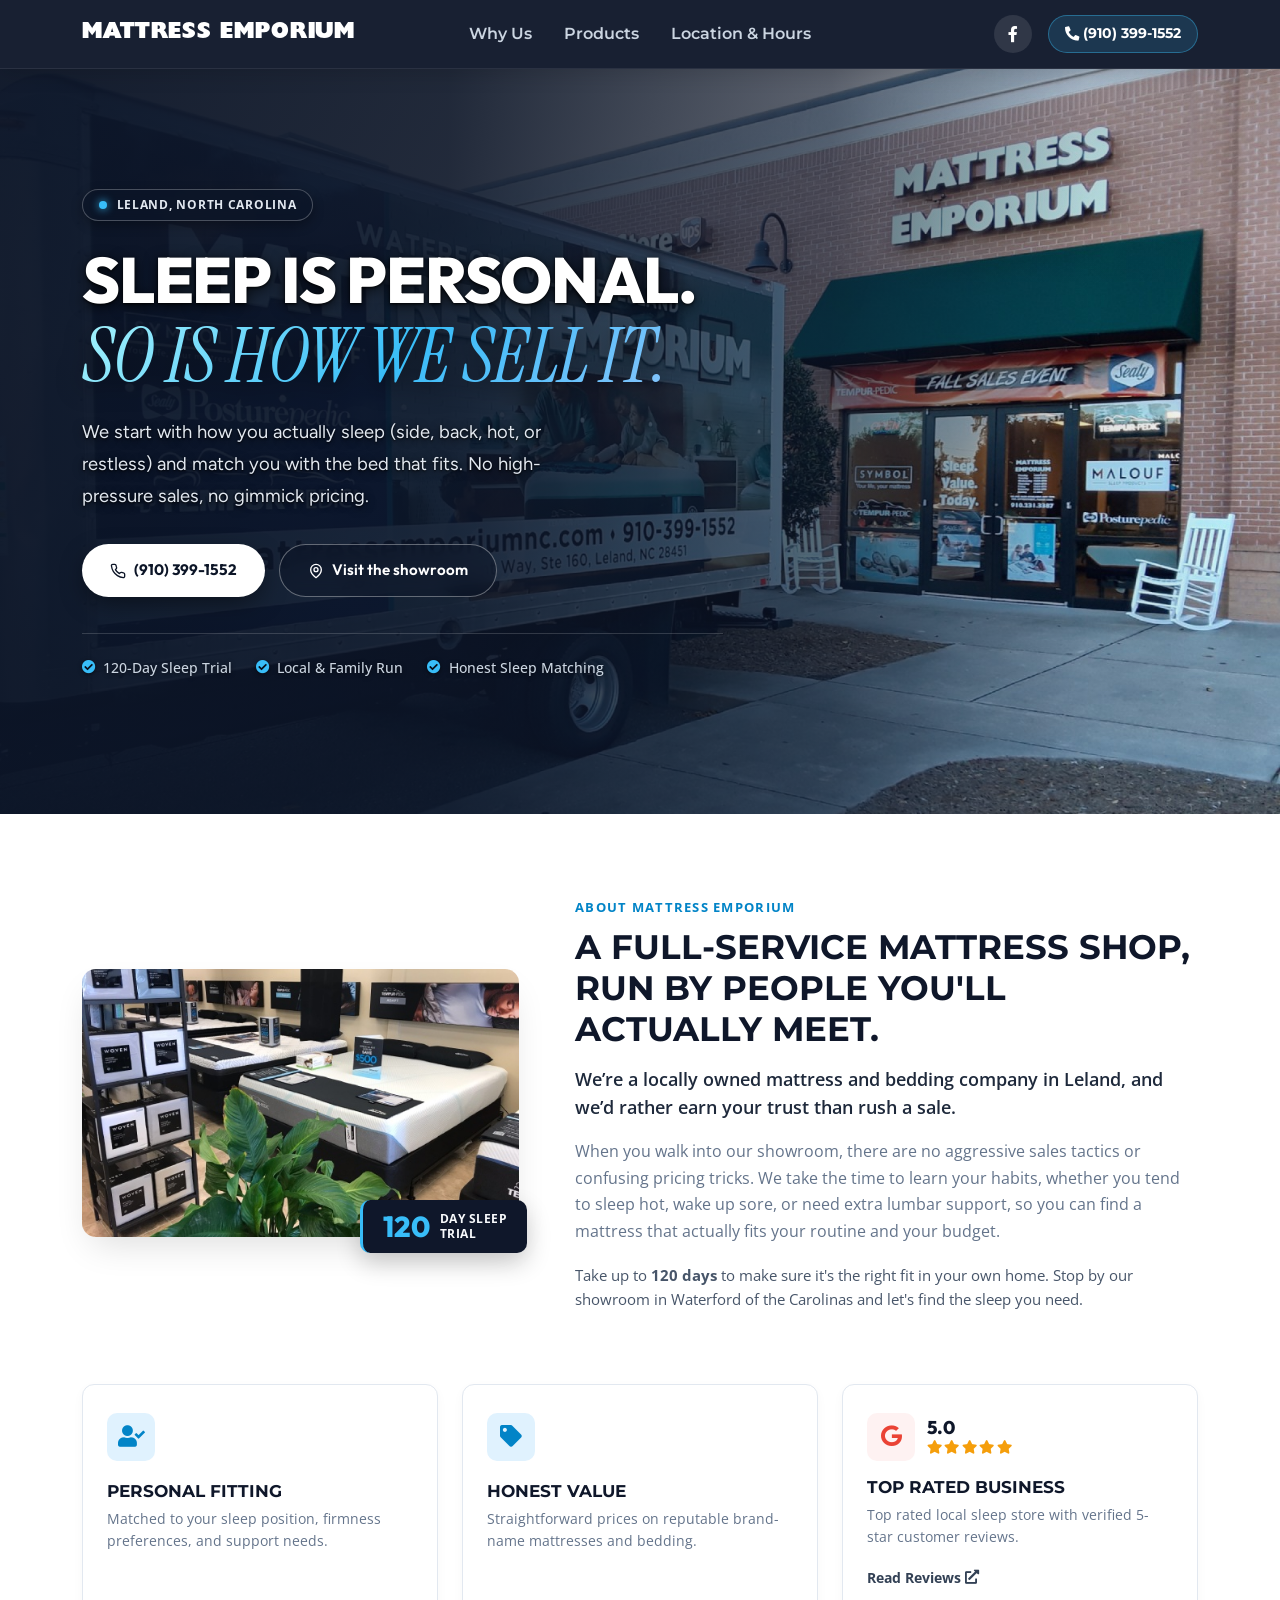
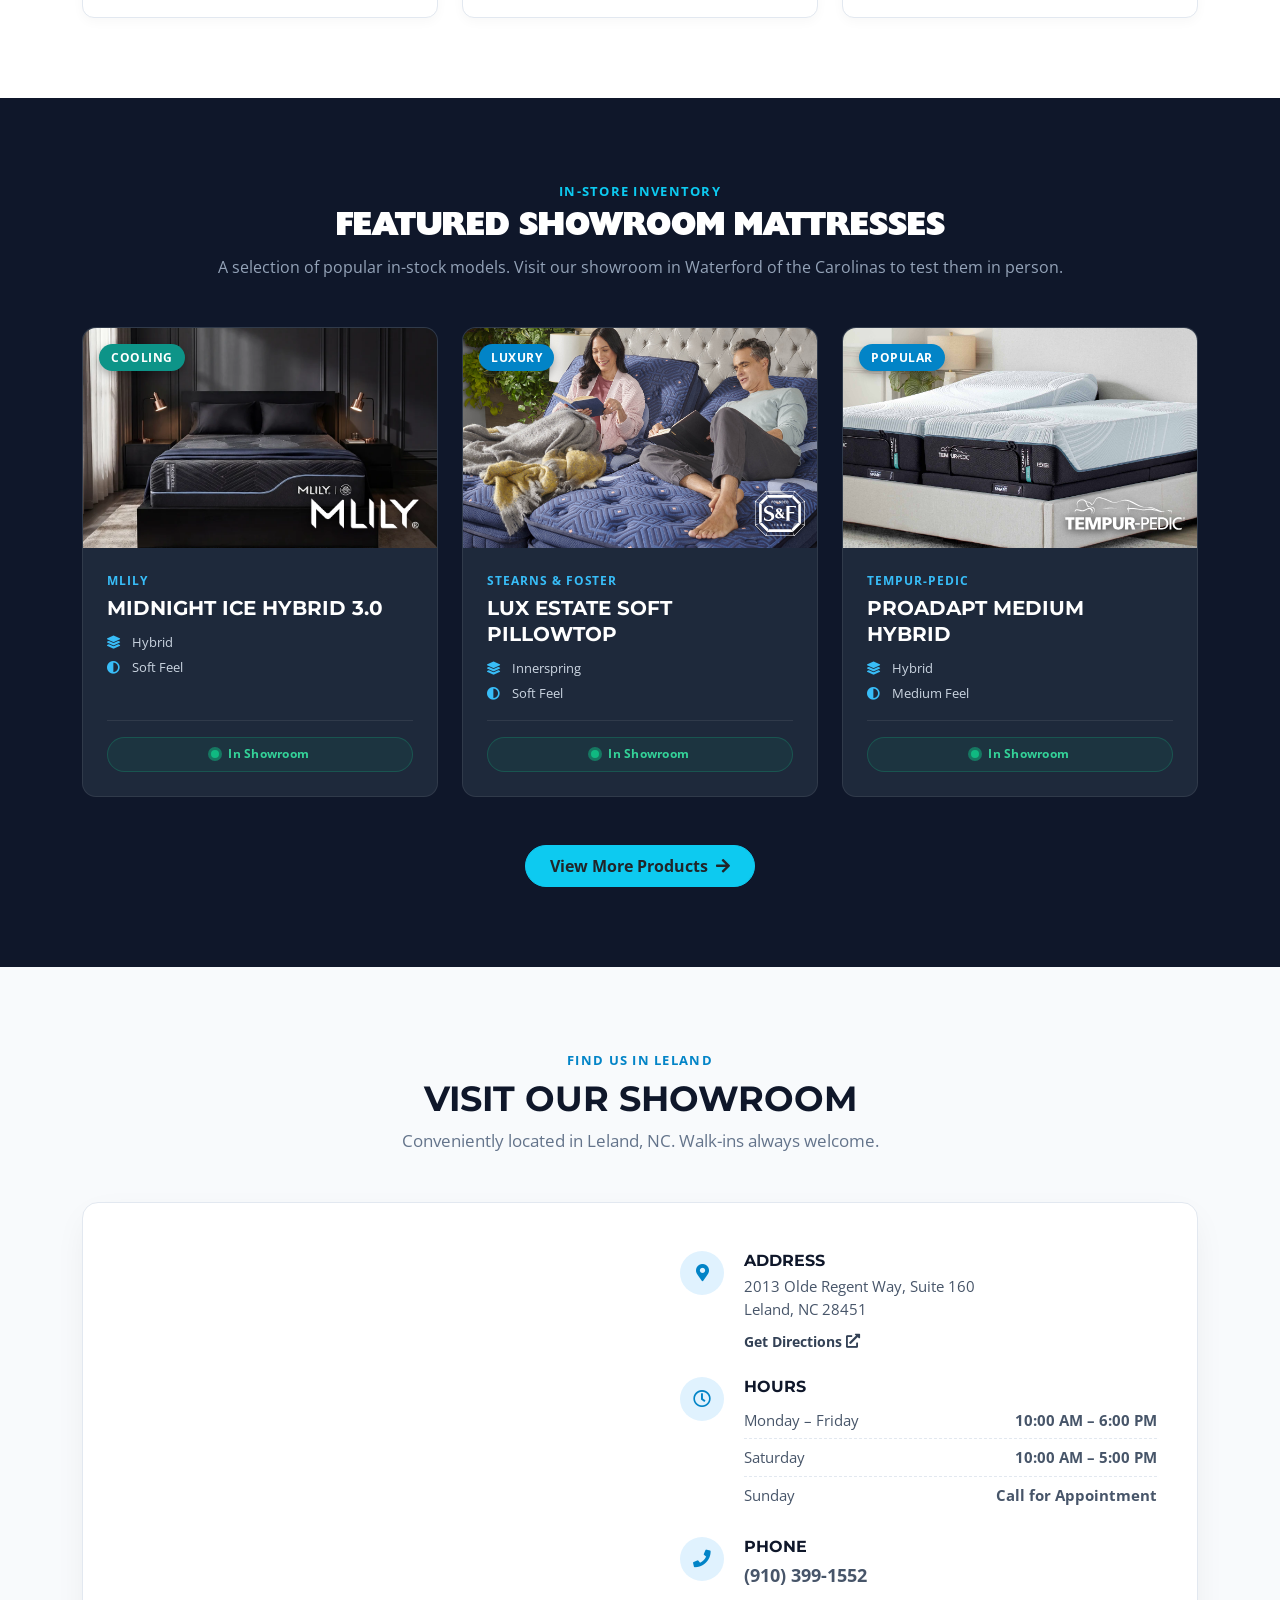
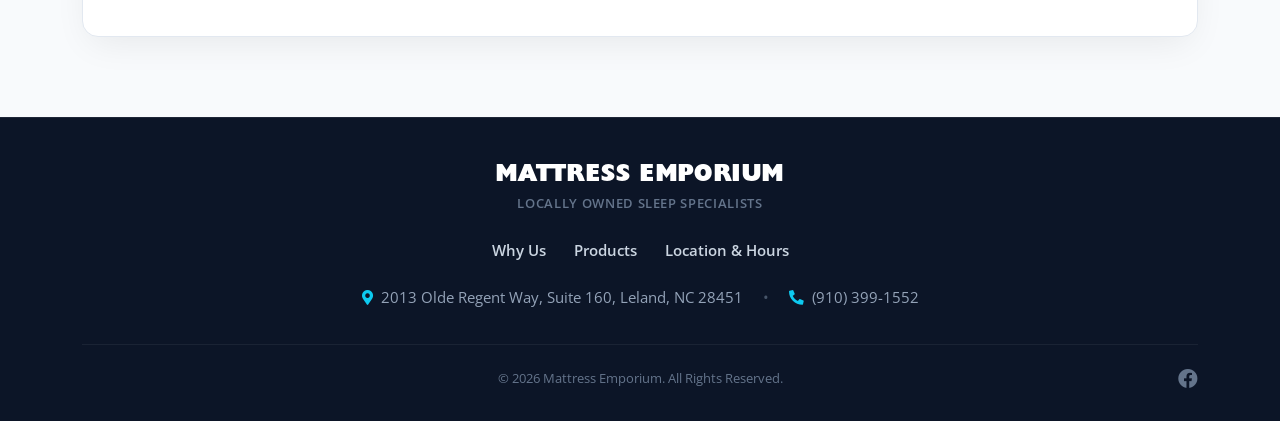
==== commit b7cad458: "updated hours" ====
--- a/index.html
+++ b/index.html
@@ -319,7 +319,7 @@
                                     </li>
                                     <li>
                                         <span class="hours-day">Sunday</span>
-                                        <strong class="hours-time text-closed">Closed</strong>
+                                        <strong class="hours-time">Call for Appointment</strong>
                                     </li>
                                 </ul>
                             </div>
--- a/styles/main.css
+++ b/styles/main.css
@@ -997,10 +997,6 @@
   border-bottom: none;
 }
 
-.text-closed {
-  color: #ef4444;
-}
-
 .phone-link-plain {
   font-weight: 700;
   color: #0f172a;
@@ -1122,9 +1118,9 @@
 }
 
 .brand-badge-img {
-  height: 24px;
+  height: 45px;
   width: auto;
-  max-width: 90px;
+  max-width: 120px;
   object-fit: contain;
   display: block;
   filter: drop-shadow(0 2px 4px rgba(0, 0, 0, 0.75));
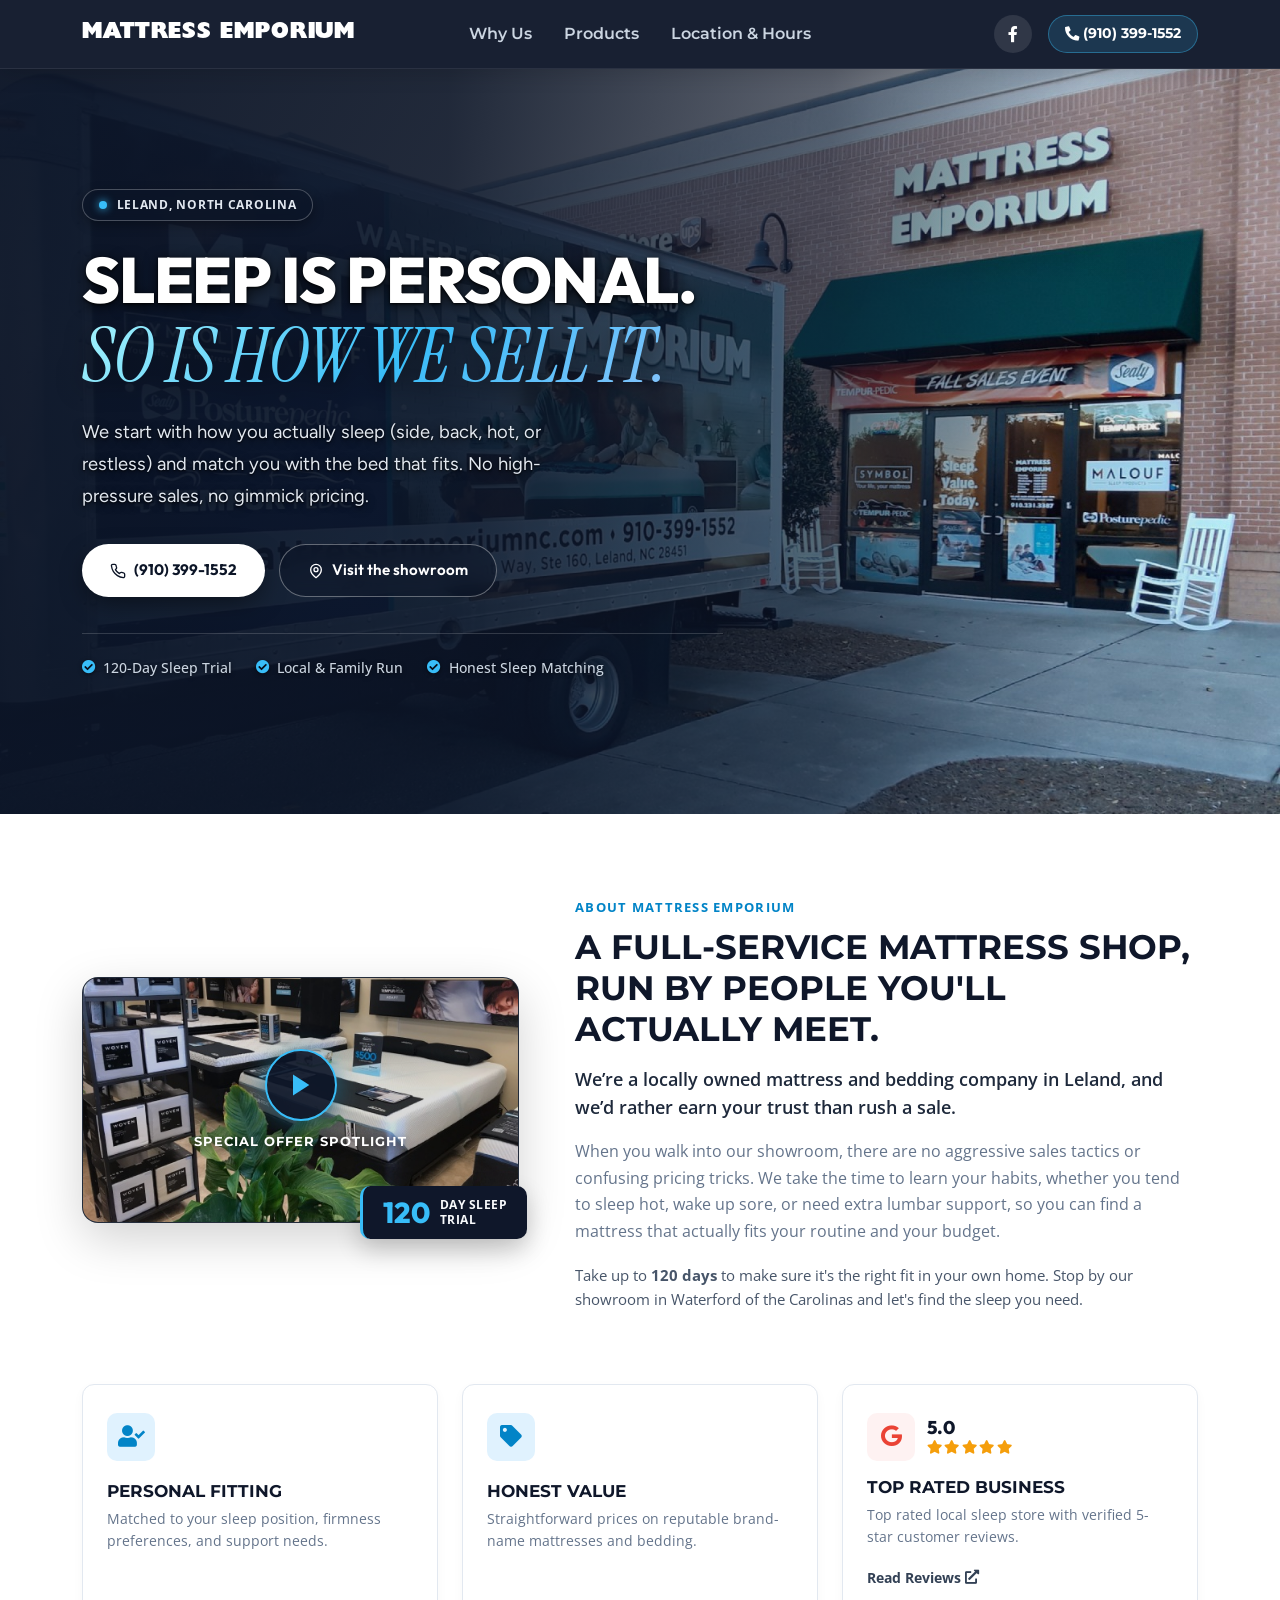
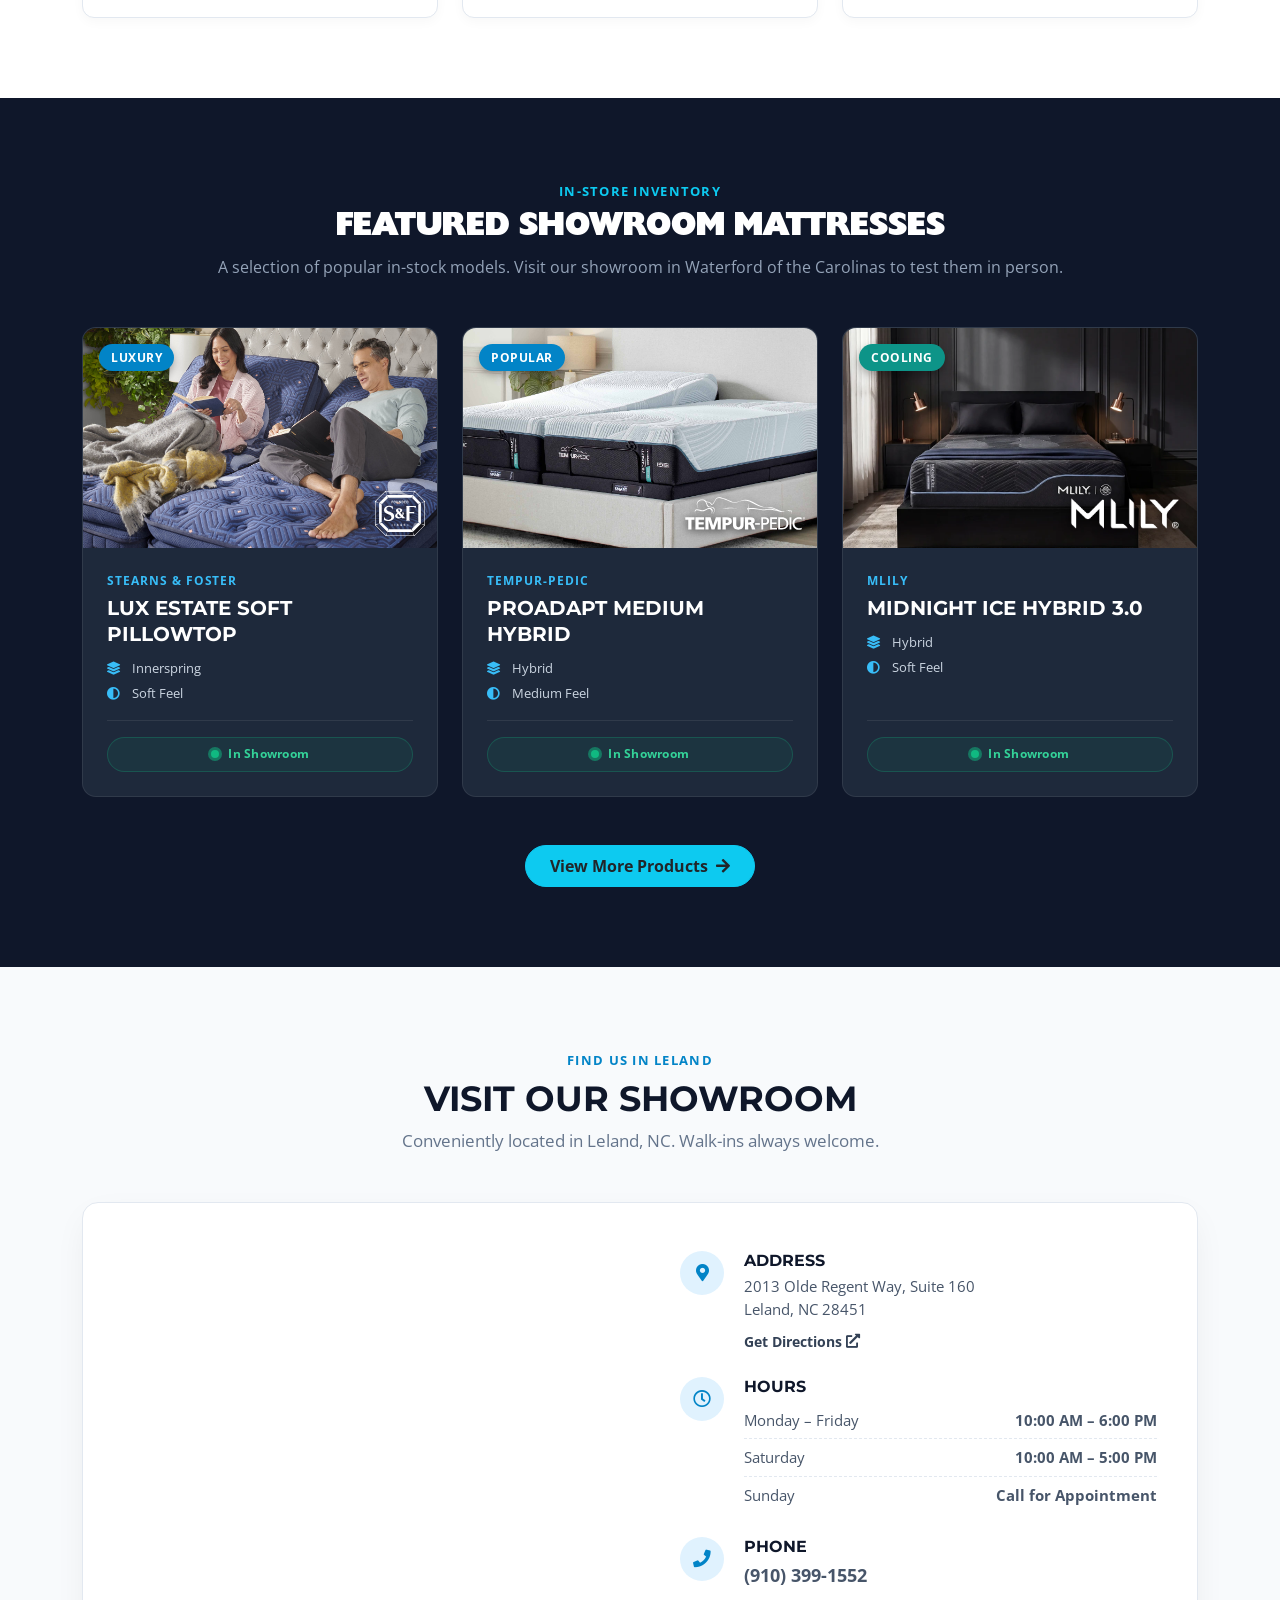
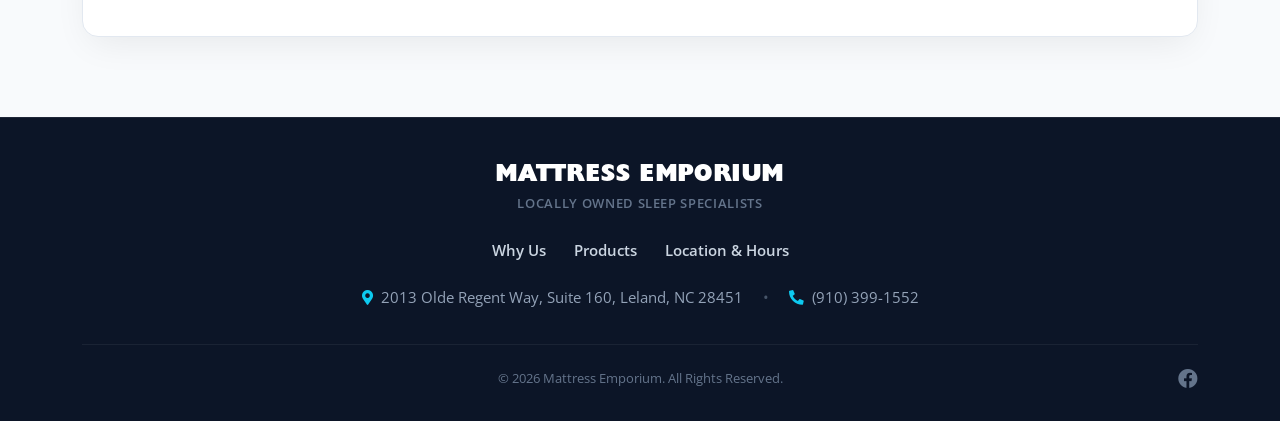
==== commit 25cd8b84: "added homepage video" ====
--- a/index.html
+++ b/index.html
@@ -160,10 +160,23 @@
     <section class="section about-section" id="about">
         <div class="container">
             <div class="row align-items-center g-4 g-lg-5 mb-5">
-                <!-- Left: Showroom Image -->
+                <!-- Left: Click-to-Play Video with Audio & Custom Play Button -->
                 <div class="col-lg-5">
                     <div class="about-image-wrapper">
-                        <img class="img-fluid about-img" src="img/about-us.jpg" alt="Inside Mattress Emporium Showroom">
+                        <div id="video-wrapper" class="ratio ratio-16x9 rounded-4 overflow-hidden shadow-lg border border-secondary border-opacity-25" style="border-radius: 14px; background-color: #0c1527; cursor: pointer; position: relative;">
+                            <!-- Cover Poster & Glowing Play Button -->
+                            <div id="video-cover" class="video-cover-overlay">
+                                <img src="img/about-us.jpg" alt="Mattress Emporium Showroom Tour" class="video-cover-img">
+                                <div class="video-play-pulse-wrap">
+                                    <button type="button" class="video-play-btn" aria-label="Play Showroom Tour Video">
+                                        <svg viewBox="0 0 24 24" width="28" height="28" fill="currentColor">
+                                            <polygon points="6,3 20,12 6,21"></polygon>
+                                        </svg>
+                                    </button>
+                                    <span class="video-play-label">Special Offer Spotlight</span>
+                                </div>
+                            </div>
+                        </div>
                         <div class="about-badge">
                             <span class="badge-num">120</span>
                             <span class="badge-txt">Day Sleep<br>Trial</span>
@@ -384,6 +397,20 @@
 
     <script src="js/catalog.js"></script>
     <script src="https://cdn.jsdelivr.net/npm/bootstrap@5.3.3/dist/js/bootstrap.bundle.min.js"></script>
+    <script>
+        // Swaps the cover with the live YouTube player with sound on click
+        document.getElementById('video-wrapper').addEventListener('click', function() {
+            this.innerHTML = `
+                <iframe 
+                    src="https://www.youtube-nocookie.com/embed/xToqBxD42dw?autoplay=1&mute=0&rel=0&playsinline=1" 
+                    title="Mattress Emporium Showroom Tour" 
+                    allow="accelerometer; autoplay; clipboard-write; encrypted-media; gyroscope; picture-in-picture" 
+                    allowfullscreen
+                    style="width: 100%; height: 100%; border: 0;">
+                </iframe>
+            `;
+        });
+    </script>
 </body>
 
 </html>
--- a/styles/main.css
+++ b/styles/main.css
@@ -1124,4 +1124,84 @@
   object-fit: contain;
   display: block;
   filter: drop-shadow(0 2px 4px rgba(0, 0, 0, 0.75));
+}
+
+/* VIDEO COVER & ANIMATED PLAY BUTTON */
+.video-cover-overlay {
+  position: absolute;
+  inset: 0;
+  width: 100%;
+  height: 100%;
+  display: flex;
+  align-items: center;
+  justify-content: center;
+}
+
+.video-cover-img {
+  width: 100%;
+  height: 100%;
+  object-fit: cover;
+  filter: brightness(0.85);
+  transition: transform 0.35s ease, filter 0.35s ease;
+}
+
+#video-wrapper:hover .video-cover-img {
+  transform: scale(1.04);
+  filter: brightness(0.75);
+}
+
+.video-play-pulse-wrap {
+  position: absolute;
+  display: flex;
+  flex-direction: column;
+  align-items: center;
+  gap: 0.65rem;
+  pointer-events: none;
+  z-index: 2;
+}
+
+.video-play-btn {
+  width: 72px;
+  height: 72px;
+  background: rgba(12, 21, 39, 0.9);
+  border: 2px solid #38bdf8;
+  border-radius: 50%;
+  color: #38bdf8;
+  display: flex;
+  align-items: center;
+  justify-content: center;
+  padding-left: 5px;
+  box-shadow: 0 0 25px rgba(56, 189, 248, 0.45), 0 10px 20px rgba(0, 0, 0, 0.5);
+  transition: transform 0.25s ease, background-color 0.25s ease, color 0.25s ease;
+  animation: play-pulse 2.2s infinite;
+}
+
+.video-play-label {
+  font-family: 'Montserrat', sans-serif;
+  font-size: 0.8rem;
+  font-weight: 700;
+  text-transform: uppercase;
+  letter-spacing: 0.08em;
+  color: #ffffff;
+  text-shadow: 0 2px 8px rgba(0, 0, 0, 0.8);
+}
+
+#video-wrapper:hover .video-play-btn {
+  transform: scale(1.15);
+  background-color: #38bdf8;
+  color: #0c1527;
+  border-color: #ffffff;
+  animation: none;
+}
+
+@keyframes play-pulse {
+  0% {
+    box-shadow: 0 0 0 0 rgba(56, 189, 248, 0.6), 0 8px 20px rgba(0, 0, 0, 0.5);
+  }
+  70% {
+    box-shadow: 0 0 0 16px rgba(56, 189, 248, 0), 0 8px 20px rgba(0, 0, 0, 0.5);
+  }
+  100% {
+    box-shadow: 0 0 0 0 rgba(56, 189, 248, 0), 0 8px 20px rgba(0, 0, 0, 0.5);
+  }
 }
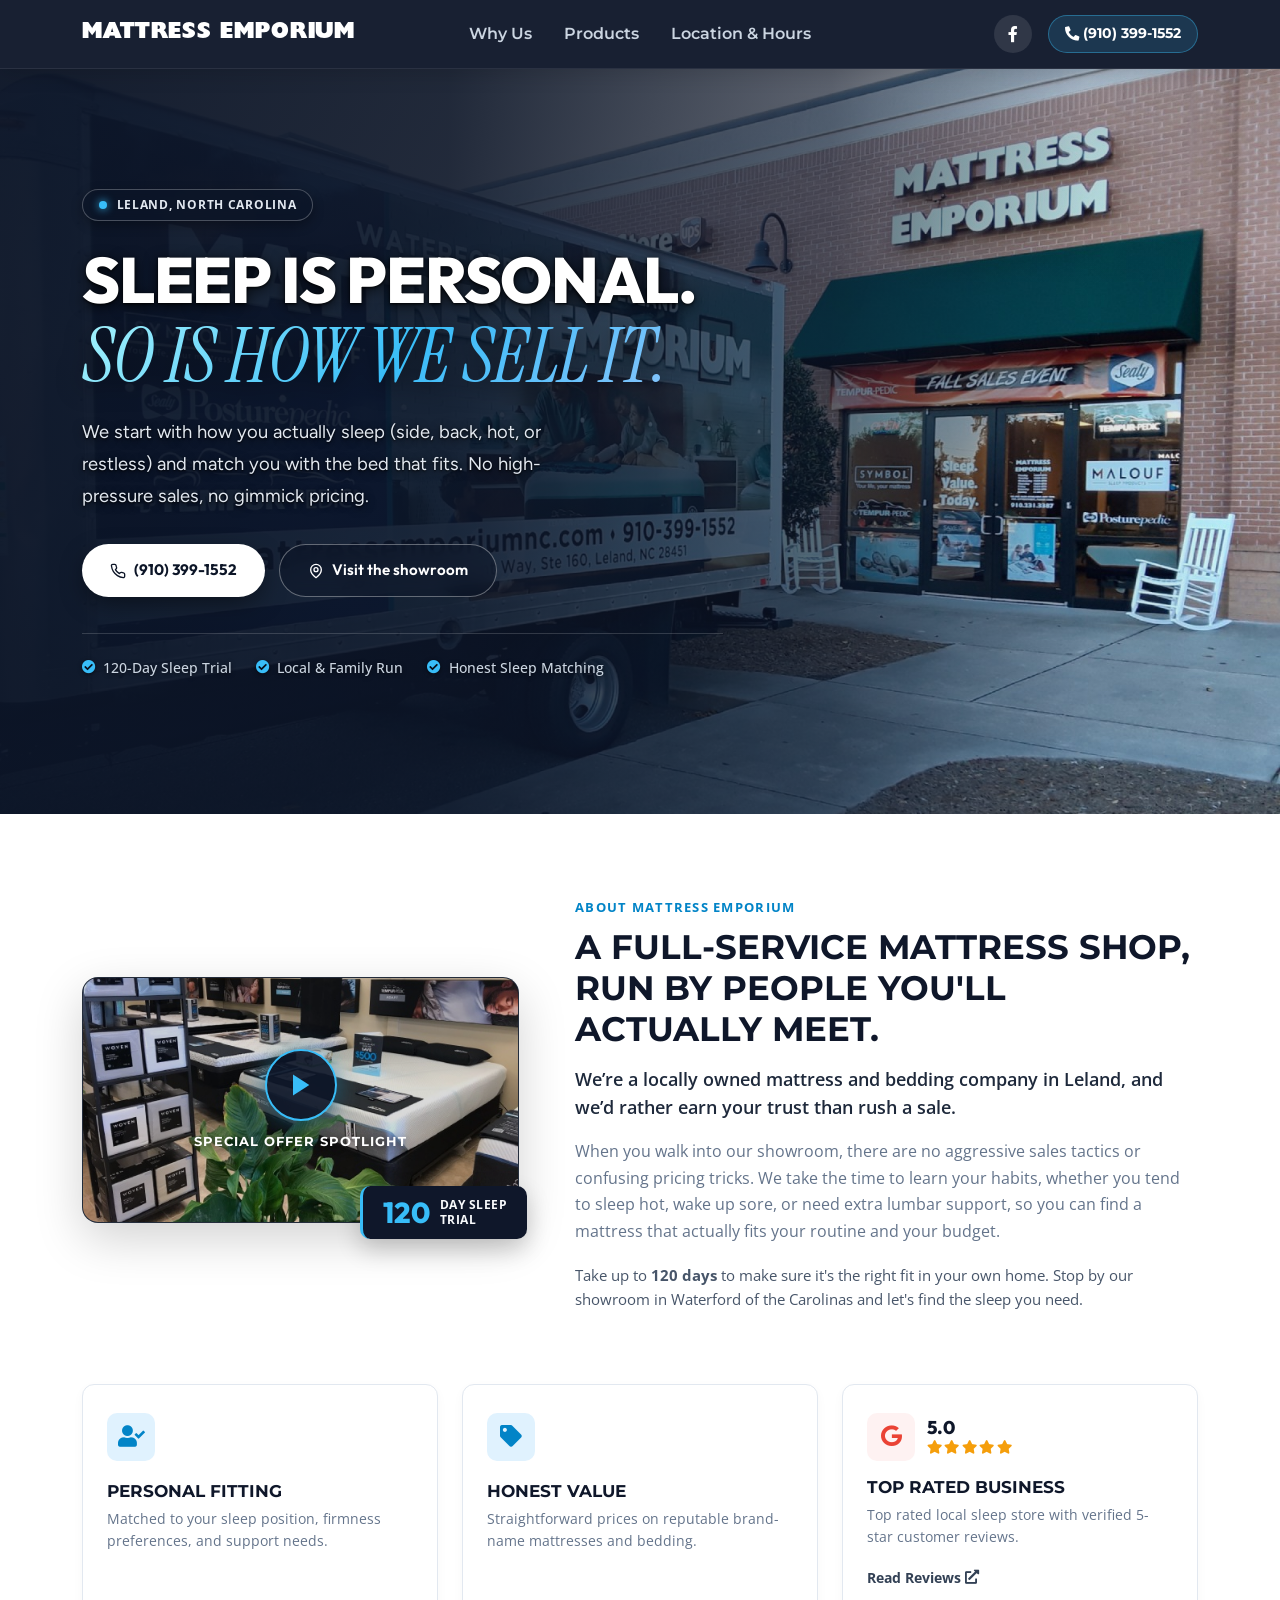
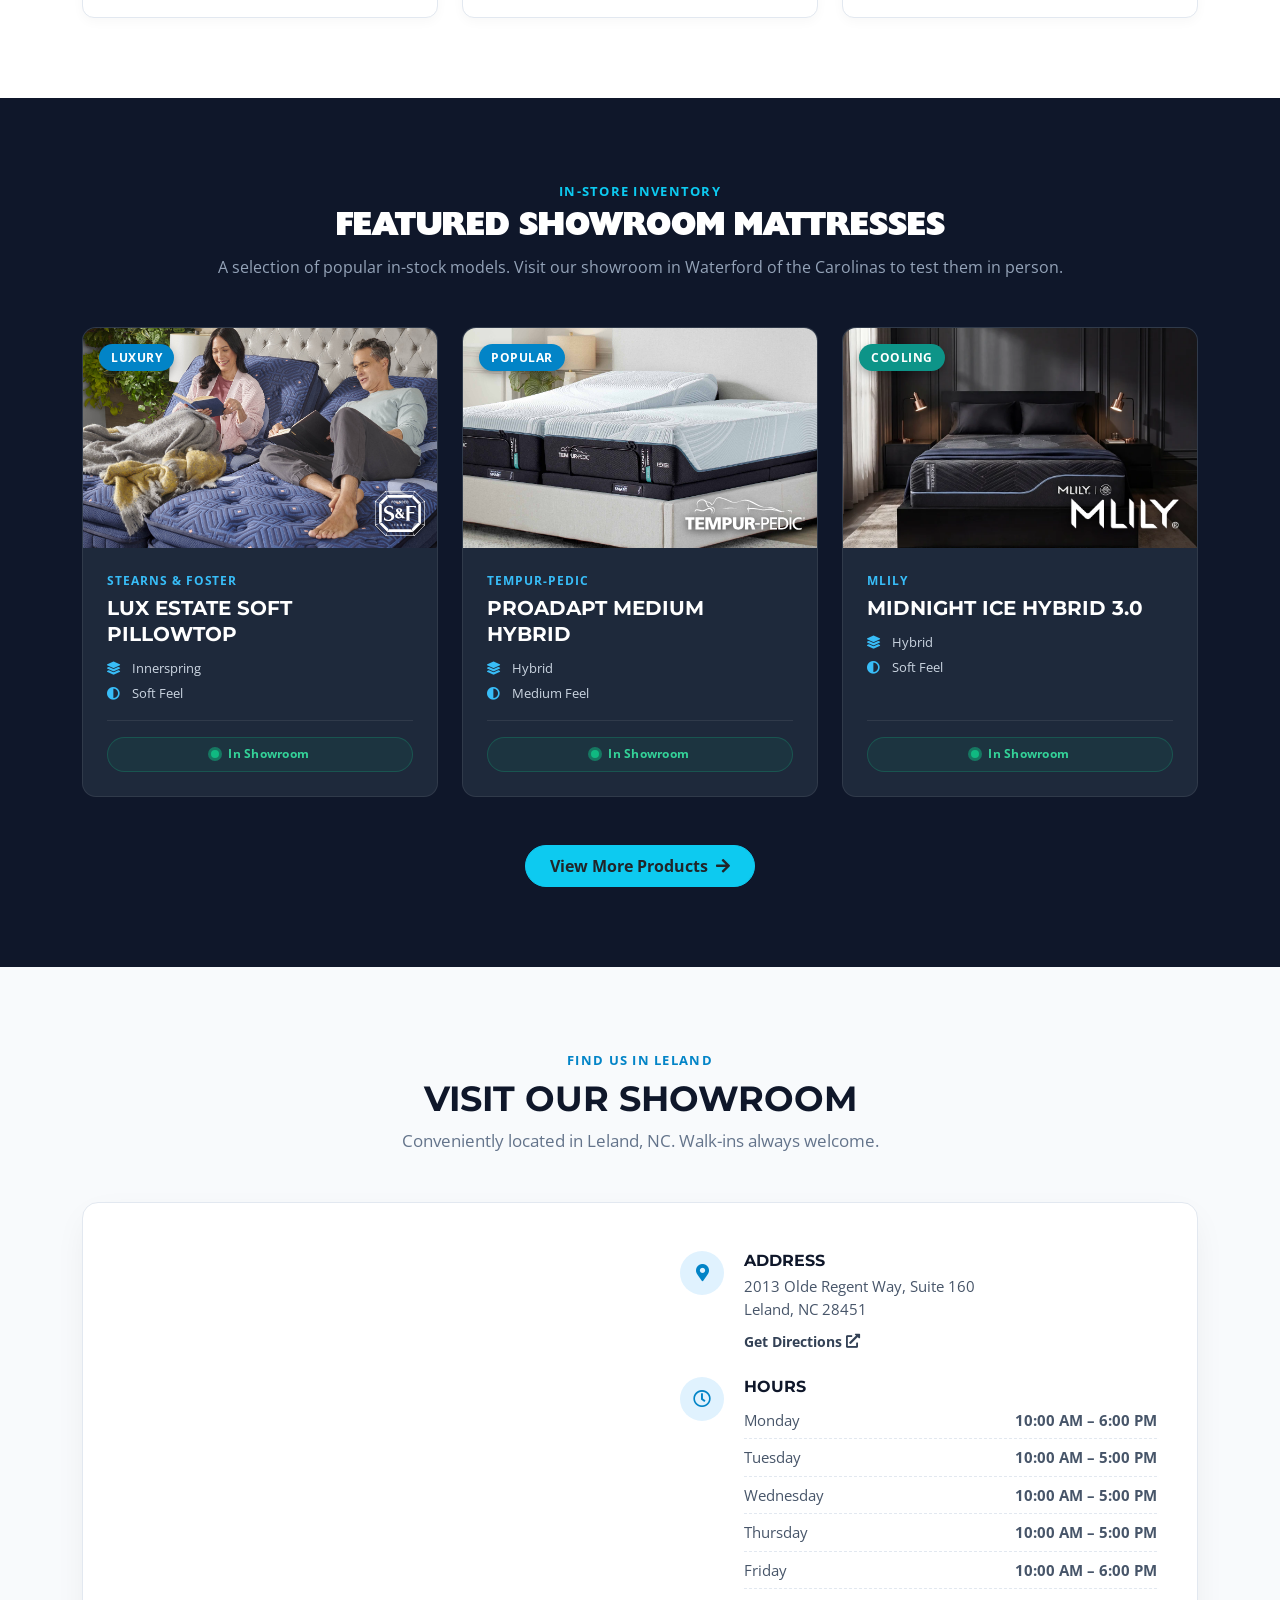
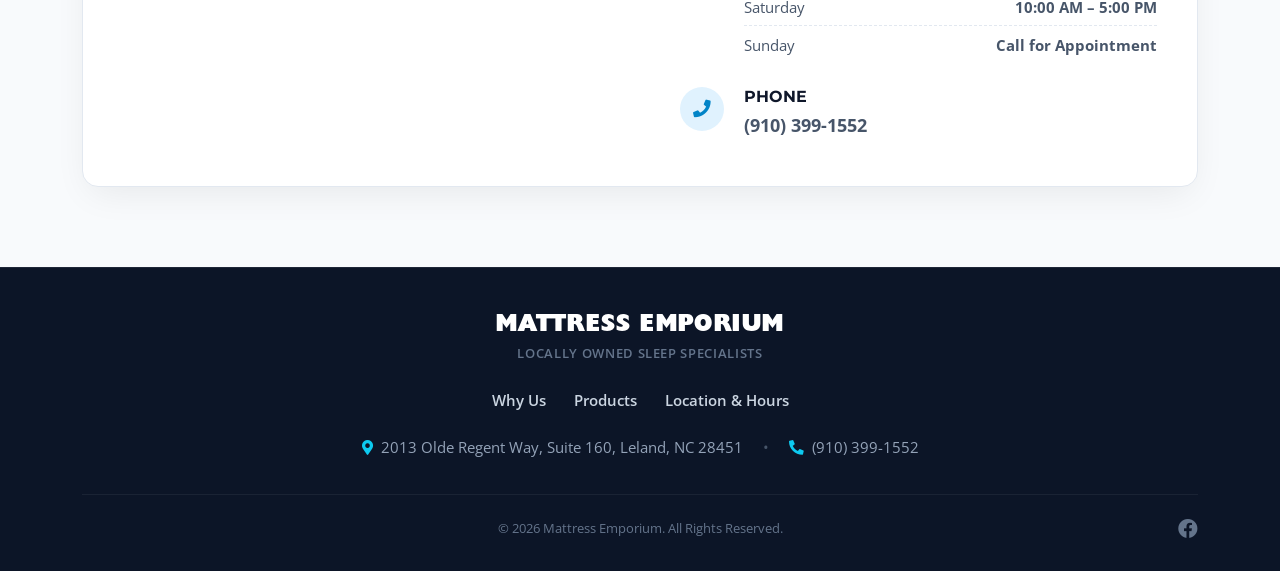
==== commit a7b0a765: "updated hours" ====
--- a/index.html
+++ b/index.html
@@ -323,7 +323,23 @@
                                 <h3 class="info-title">Hours</h3>
                                 <ul class="hours-list">
                                     <li>
-                                        <span class="hours-day">Monday – Friday</span>
+                                        <span class="hours-day">Monday</span>
+                                        <strong class="hours-time">10:00 AM – 6:00 PM</strong>
+                                    </li>
+                                    <li>
+                                        <span class="hours-day">Tuesday</span>
+                                        <strong class="hours-time">10:00 AM – 5:00 PM</strong>
+                                    </li>
+                                    <li>
+                                        <span class="hours-day">Wednesday</span>
+                                        <strong class="hours-time">10:00 AM – 5:00 PM</strong>
+                                    </li>
+                                    <li>
+                                        <span class="hours-day">Thursday</span>
+                                        <strong class="hours-time">10:00 AM – 5:00 PM</strong>
+                                    </li>
+                                    <li>
+                                        <span class="hours-day">Friday</span>
                                         <strong class="hours-time">10:00 AM – 6:00 PM</strong>
                                     </li>
                                     <li>
@@ -413,4 +429,4 @@
     </script>
 </body>
 
-</html>+</html>
